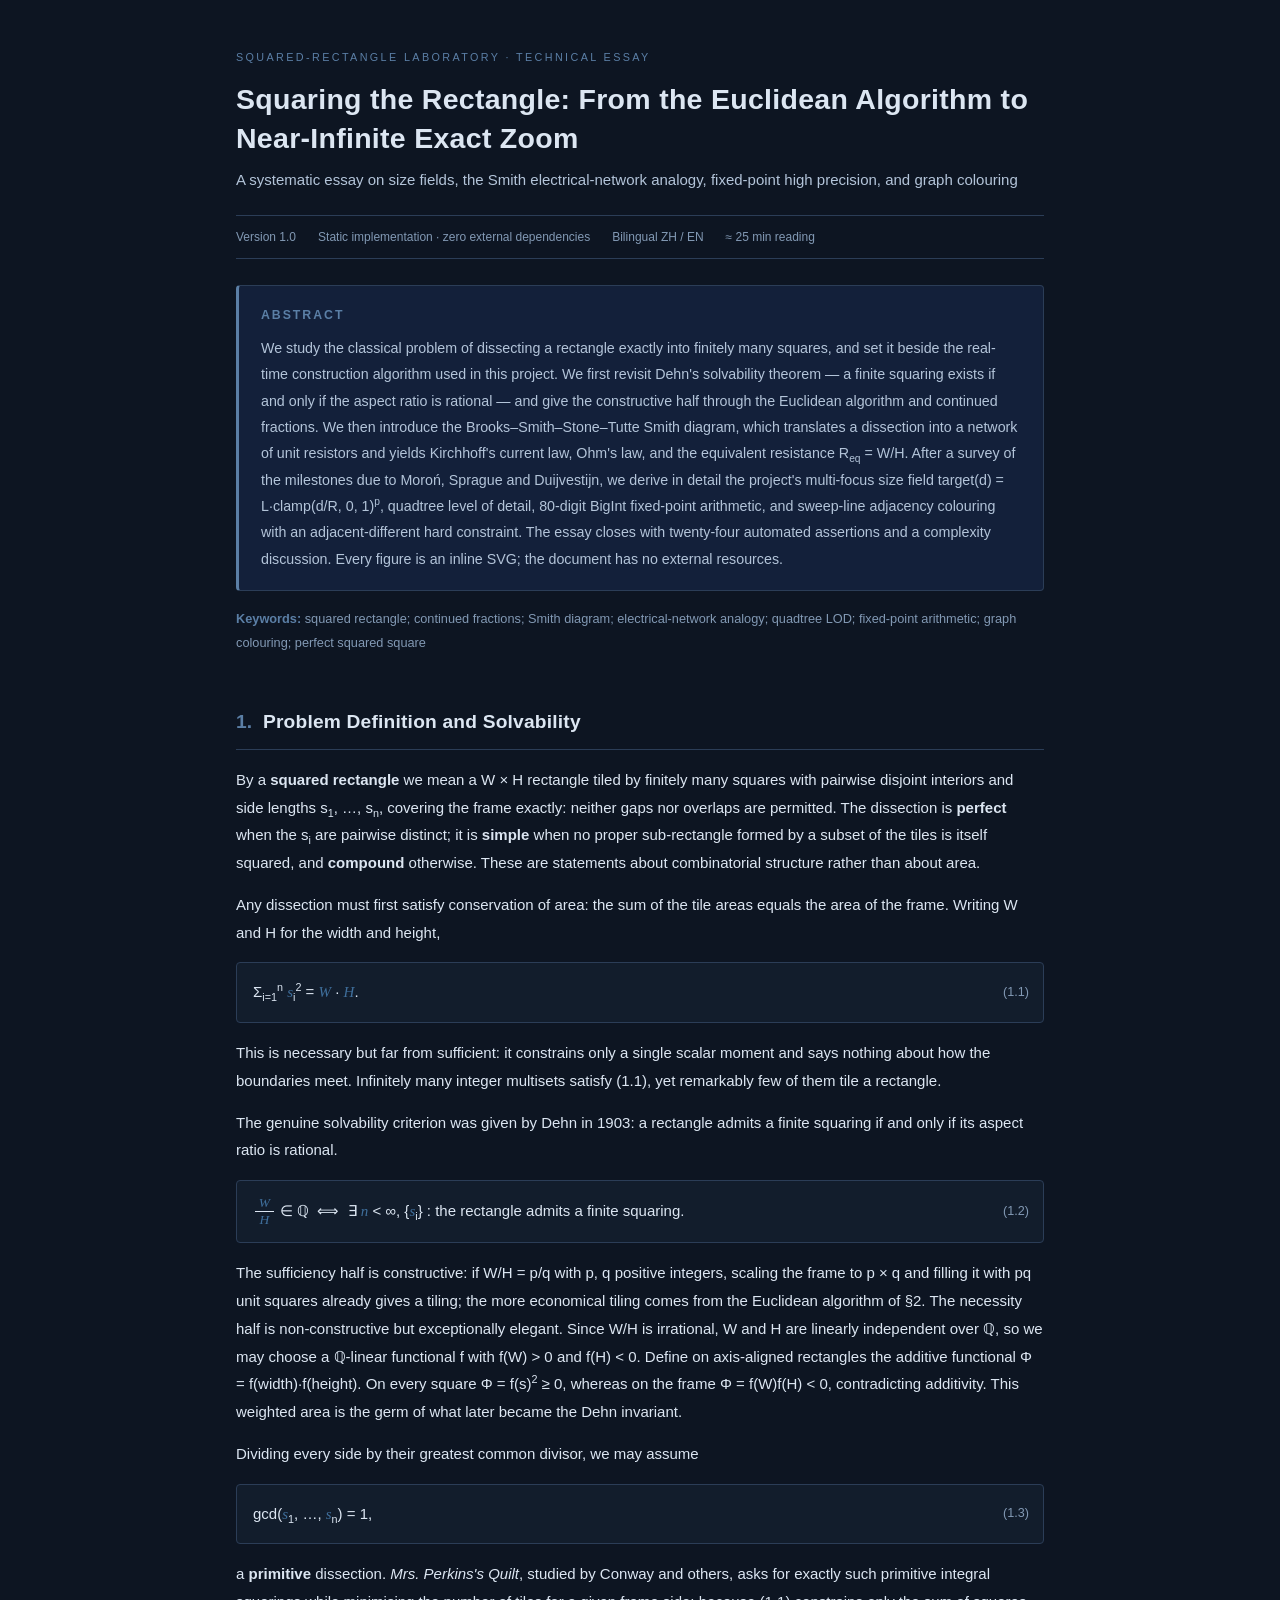
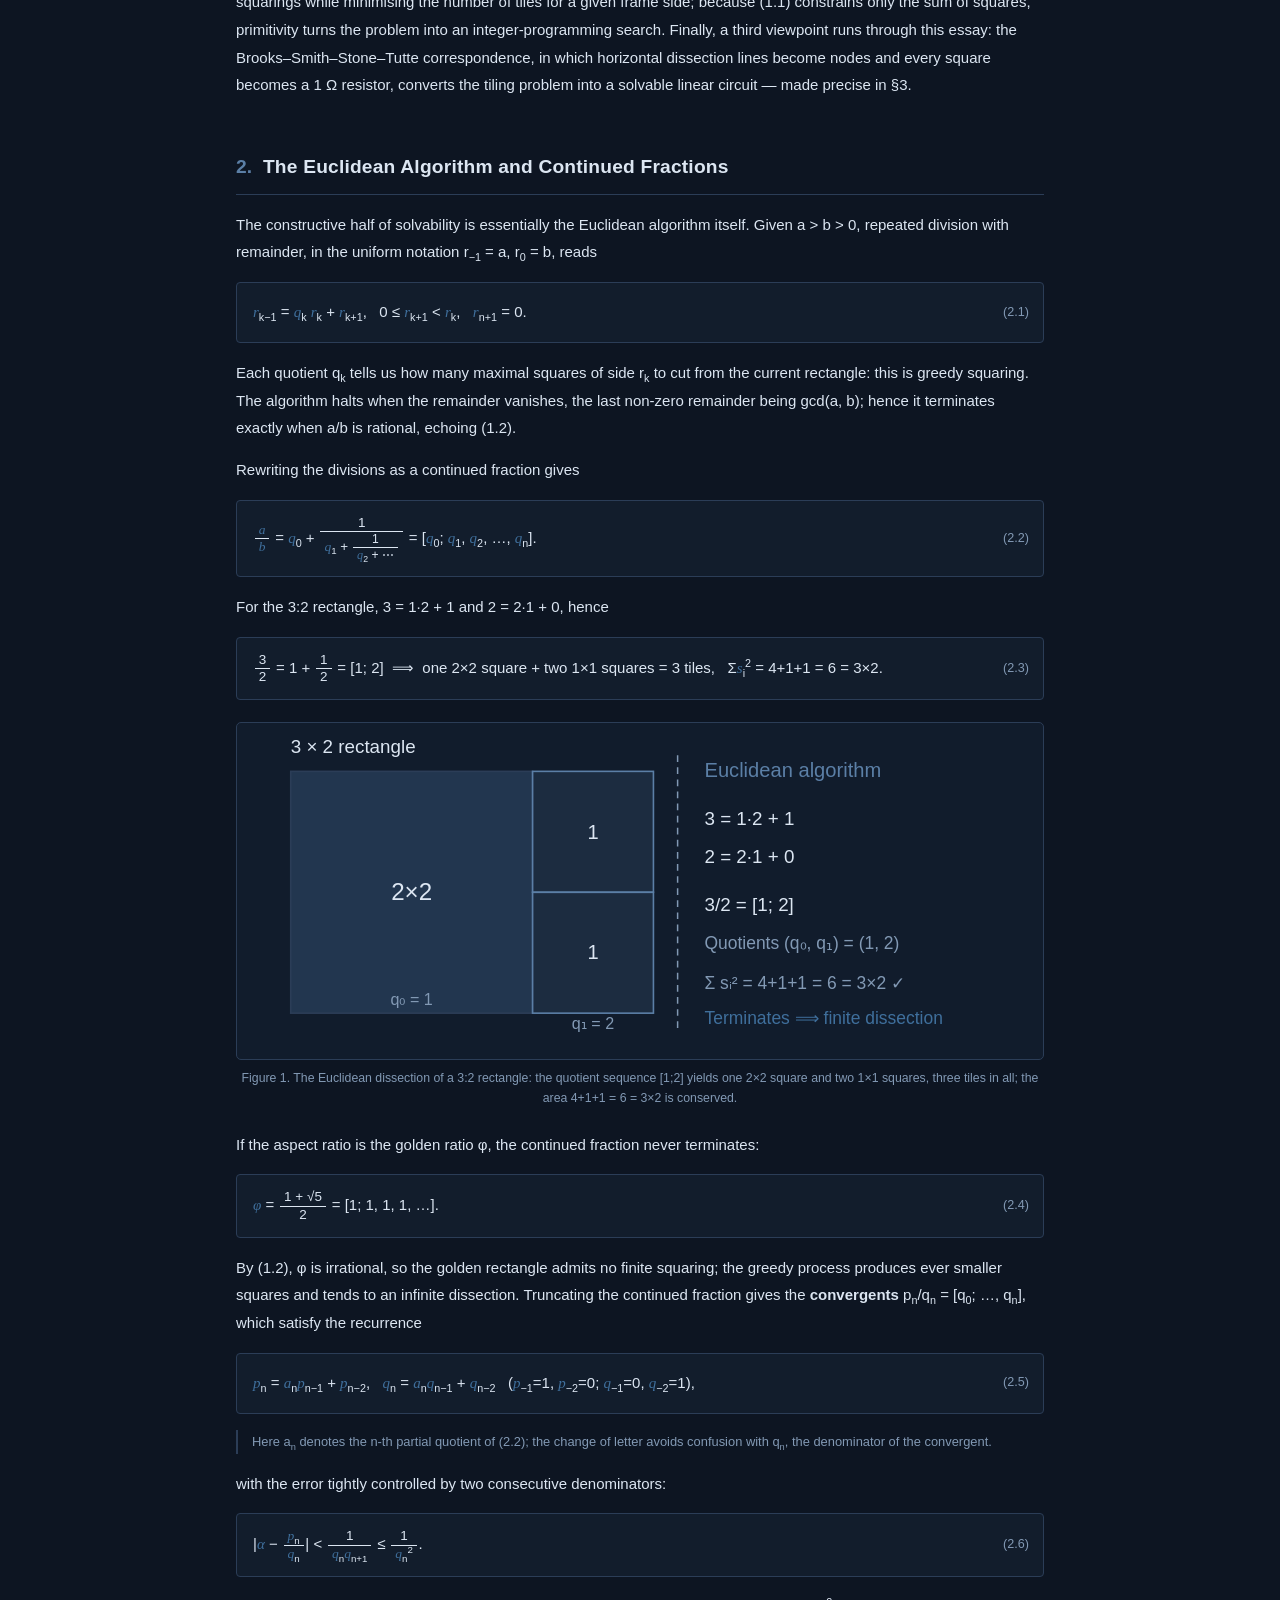
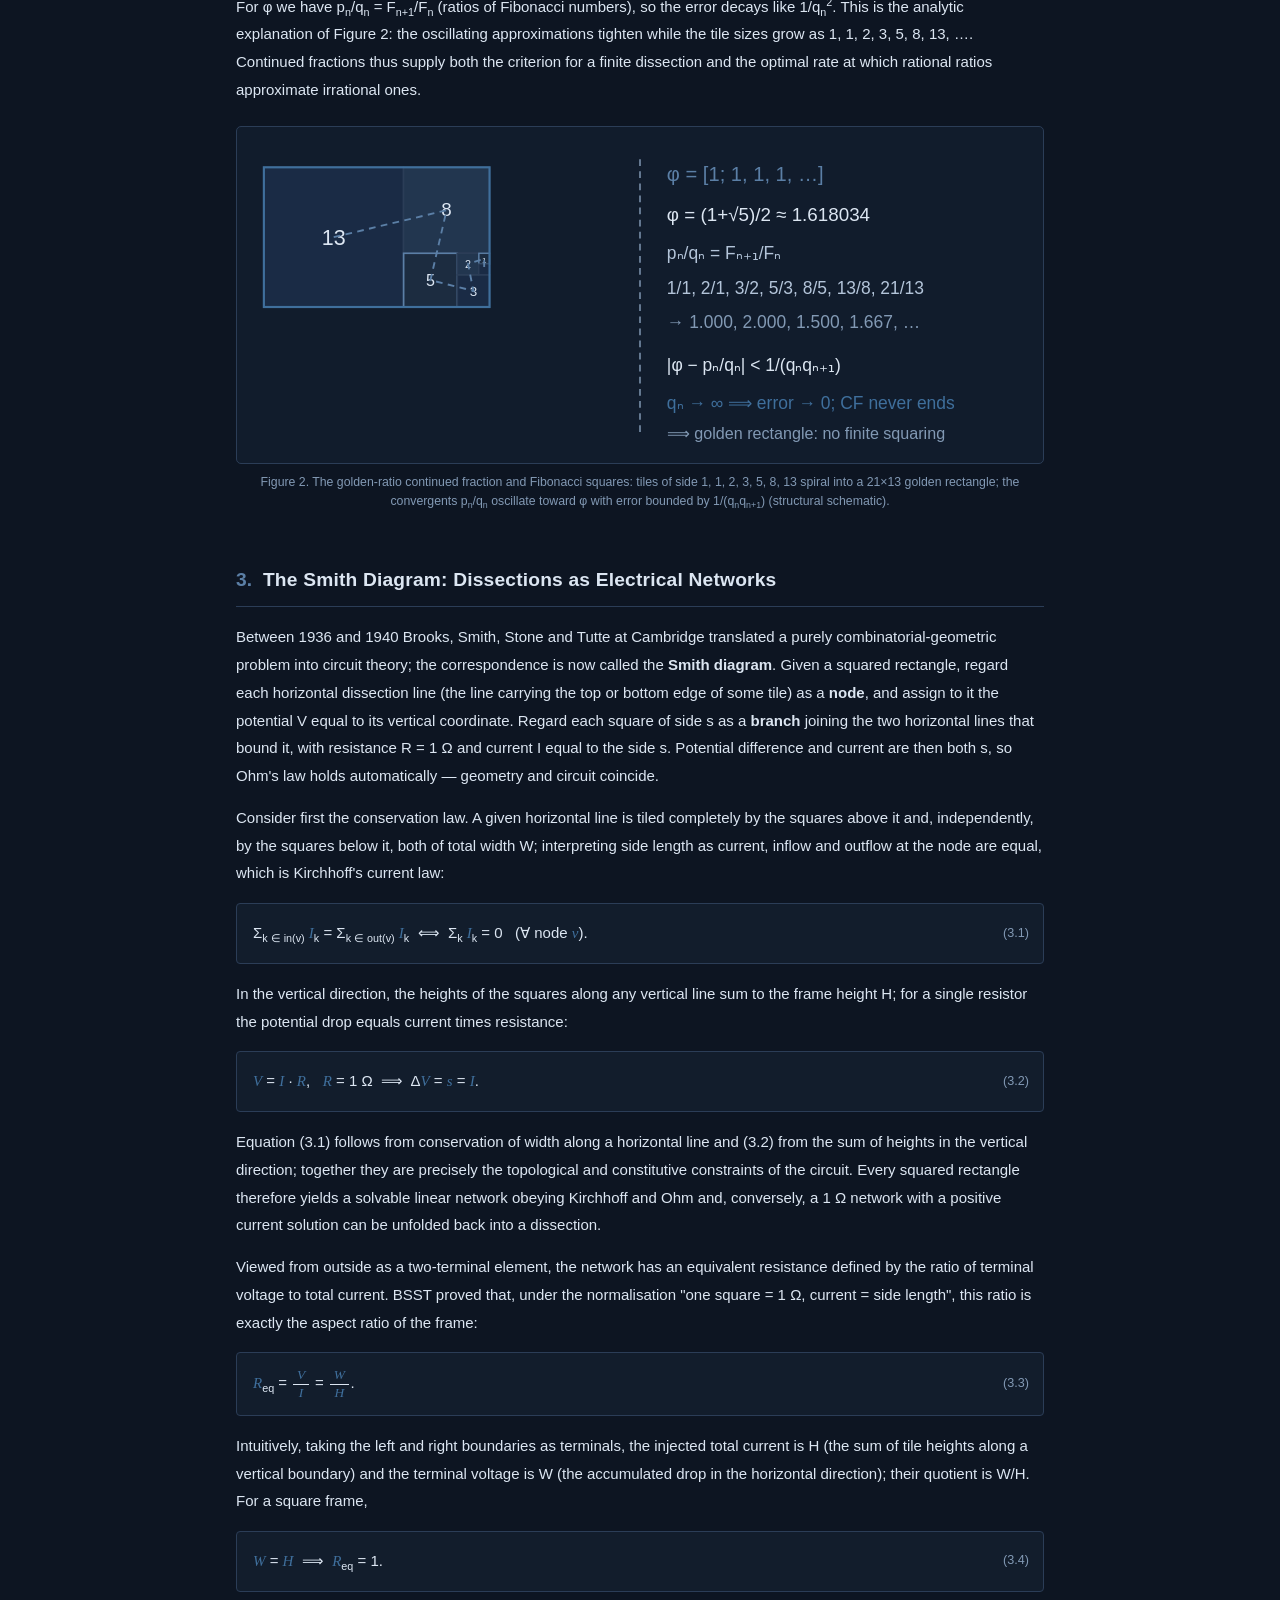
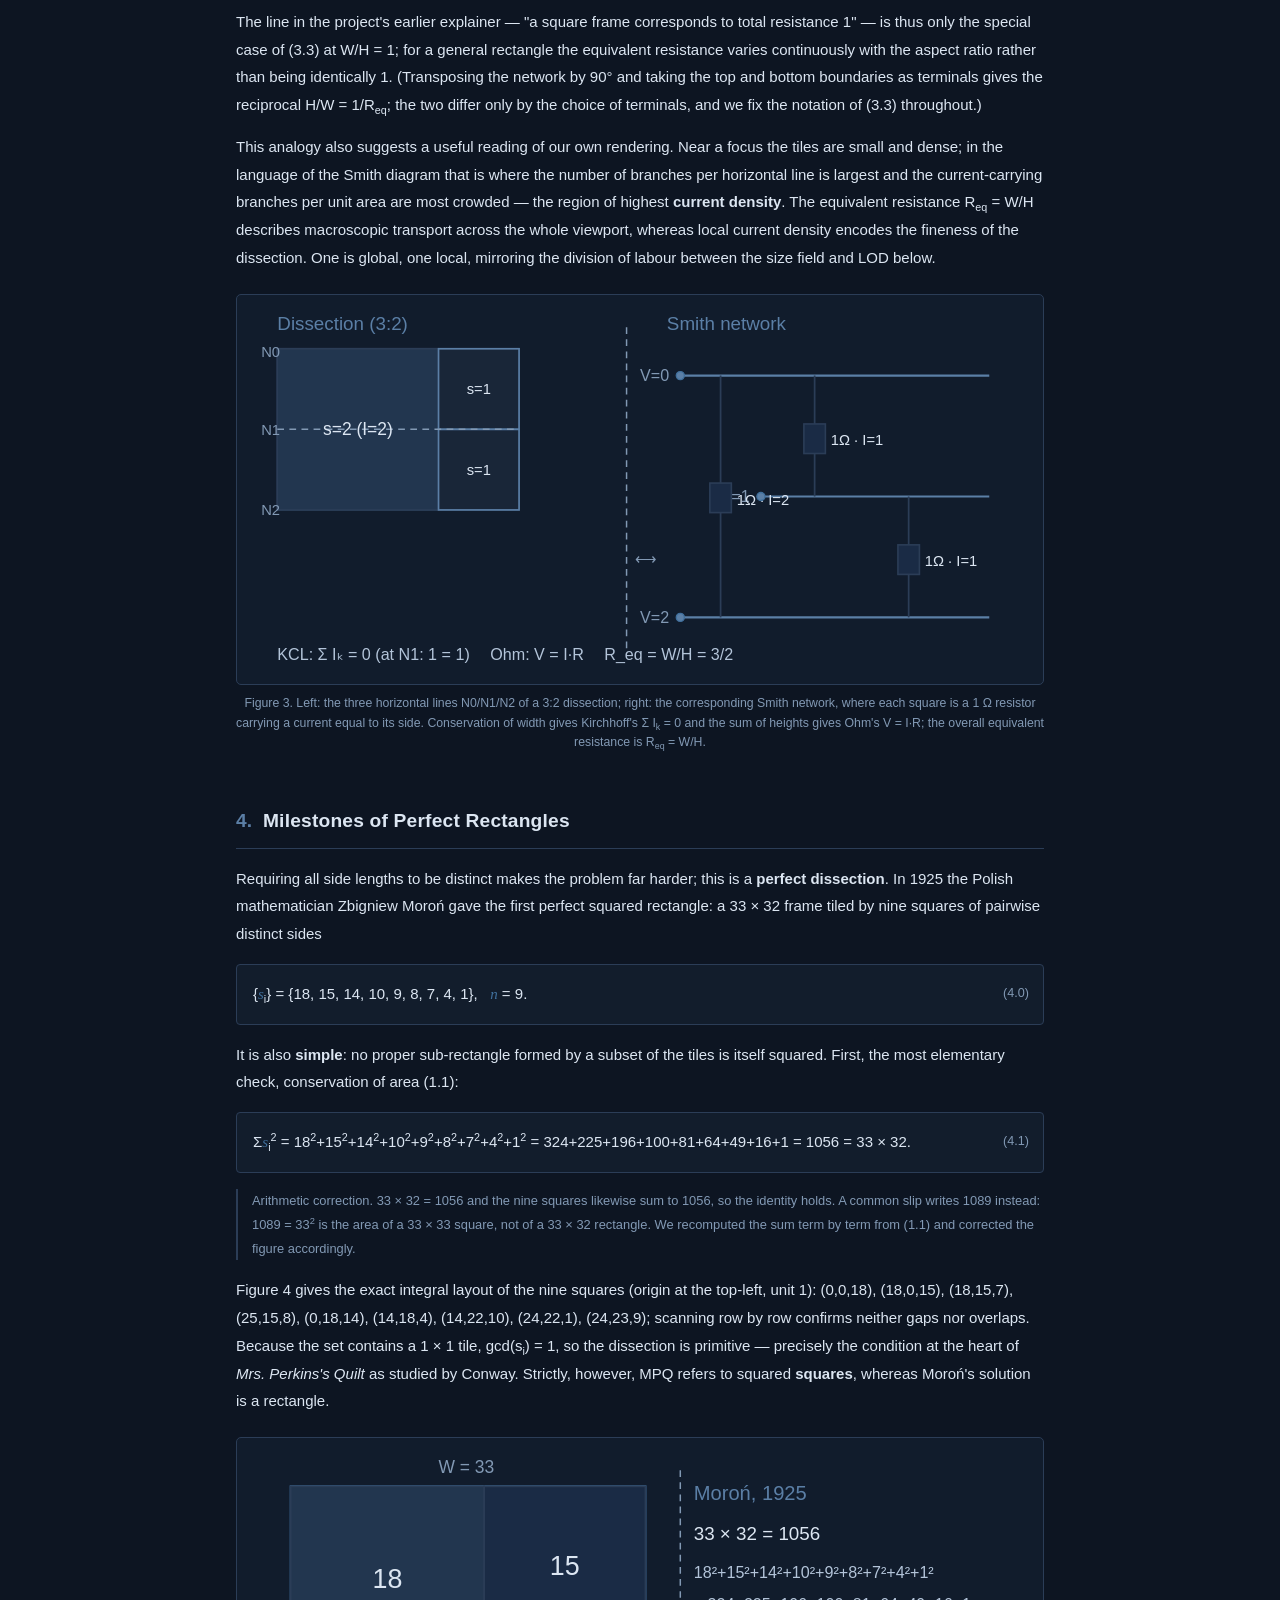
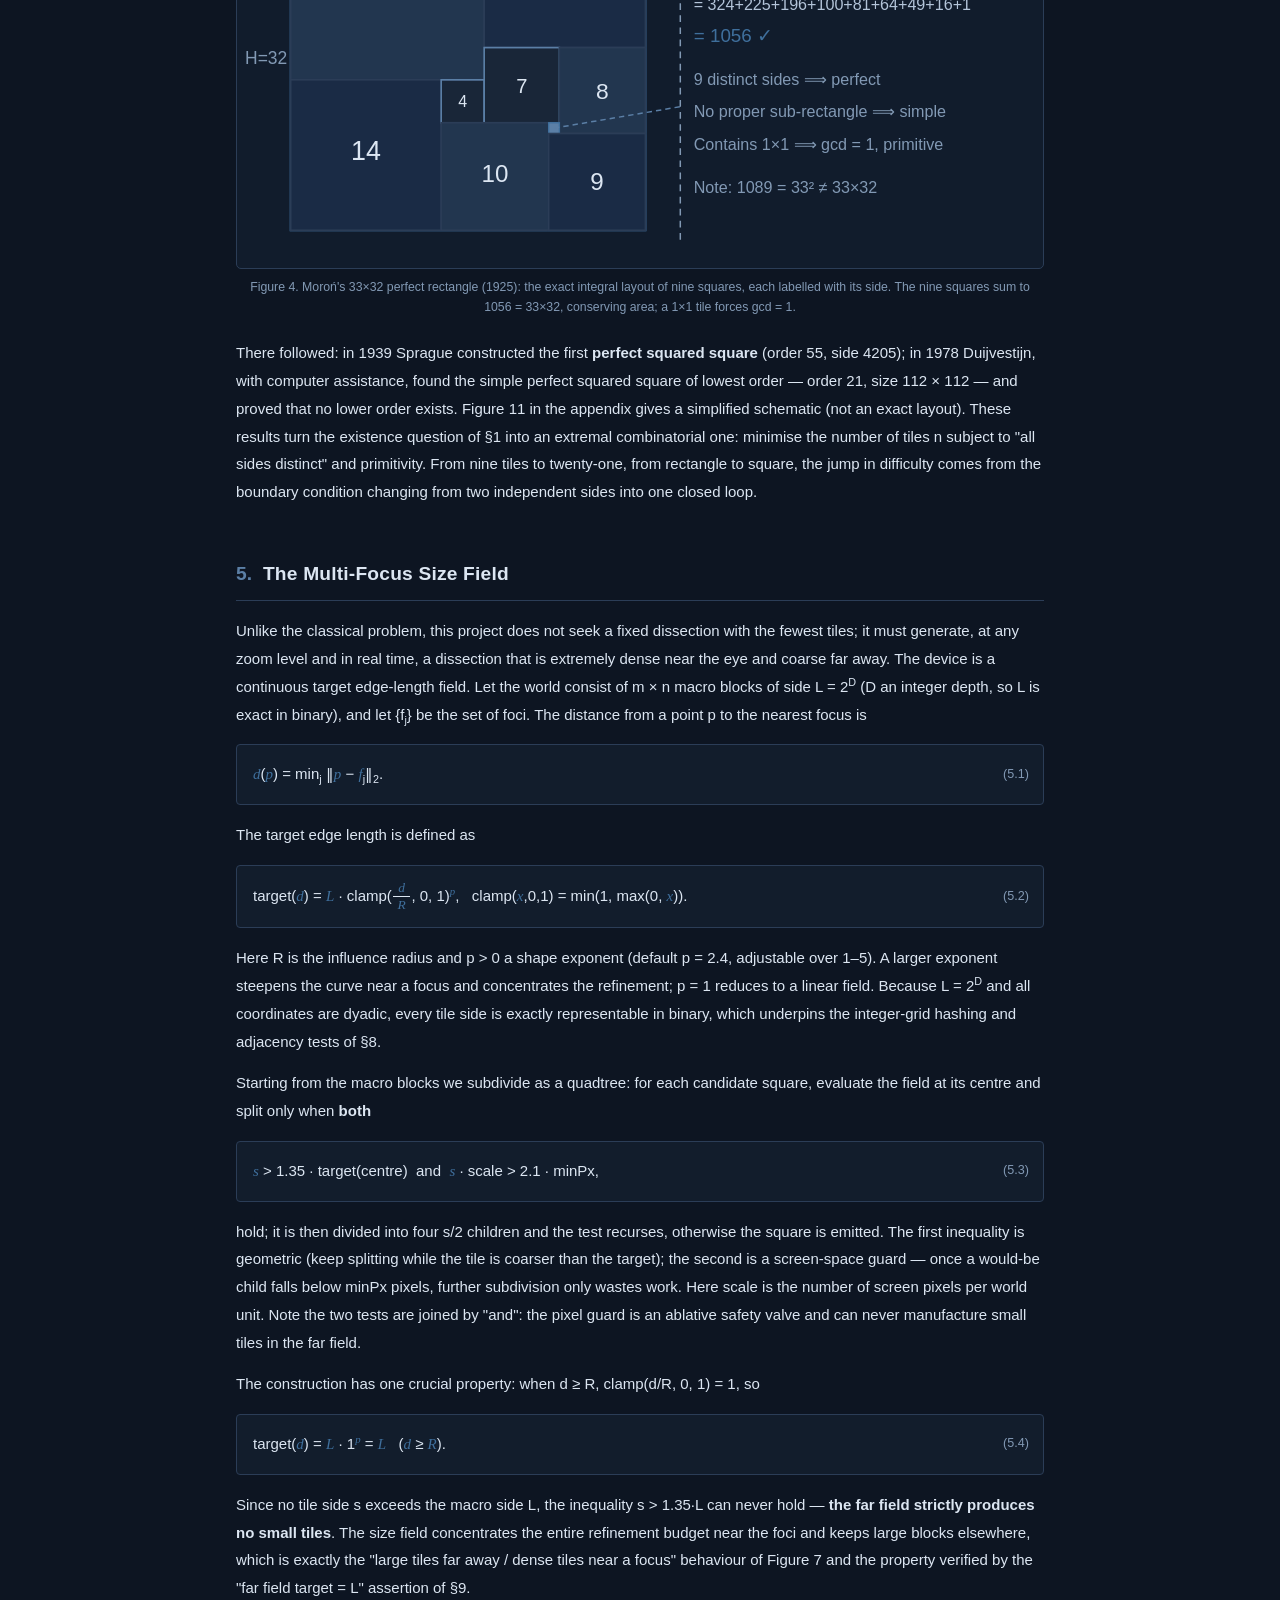
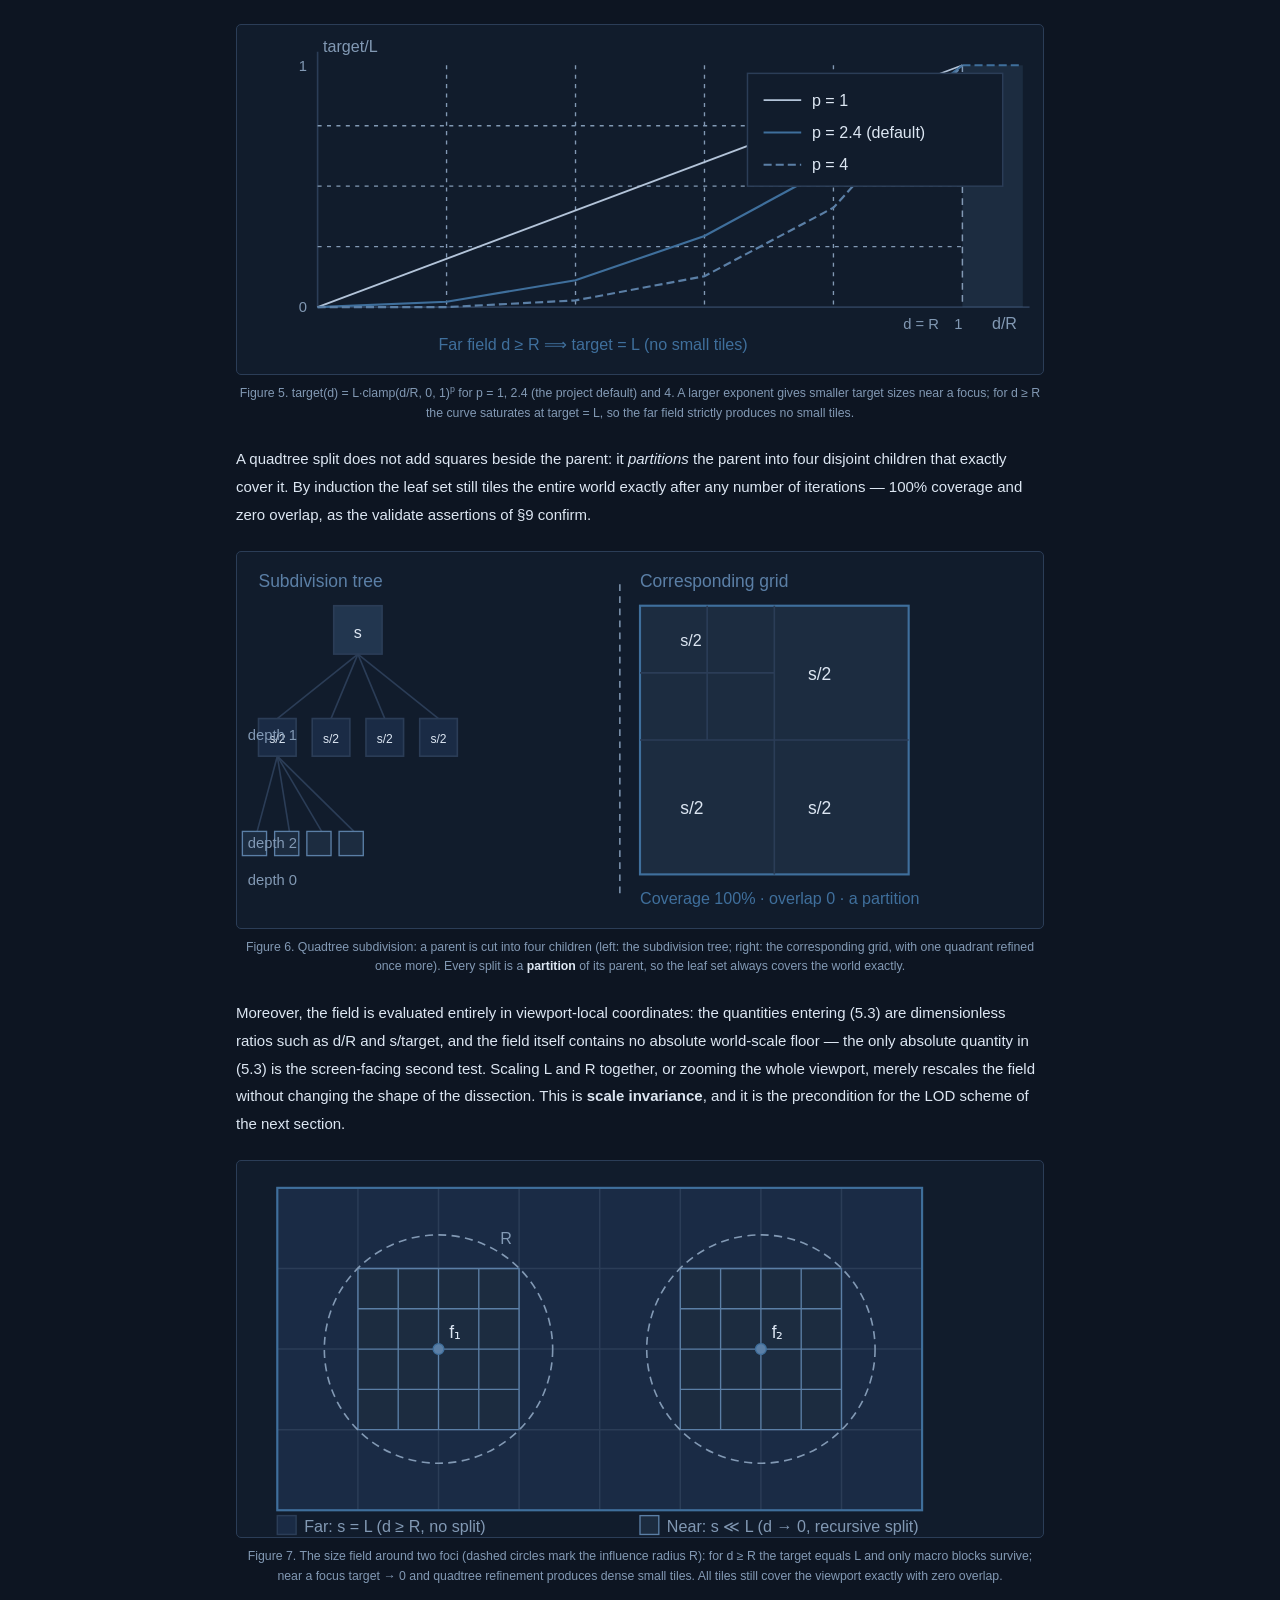
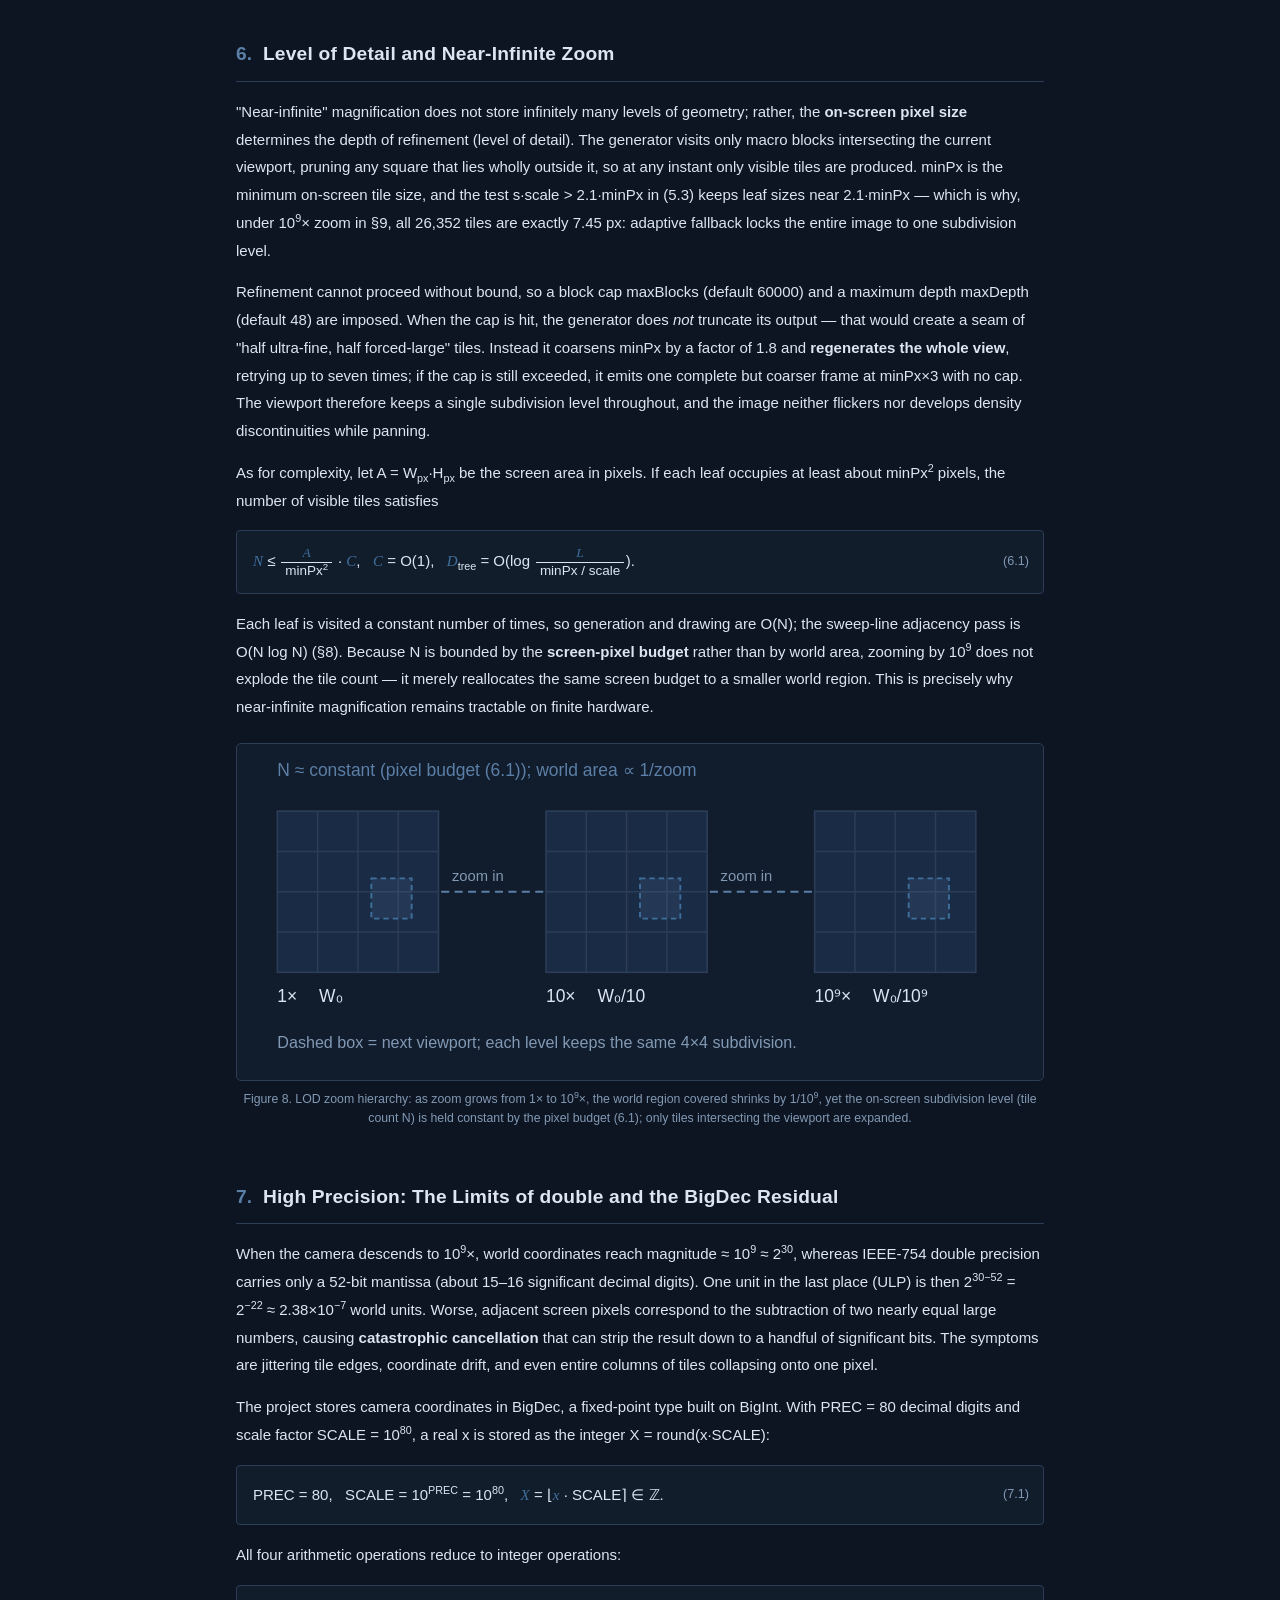
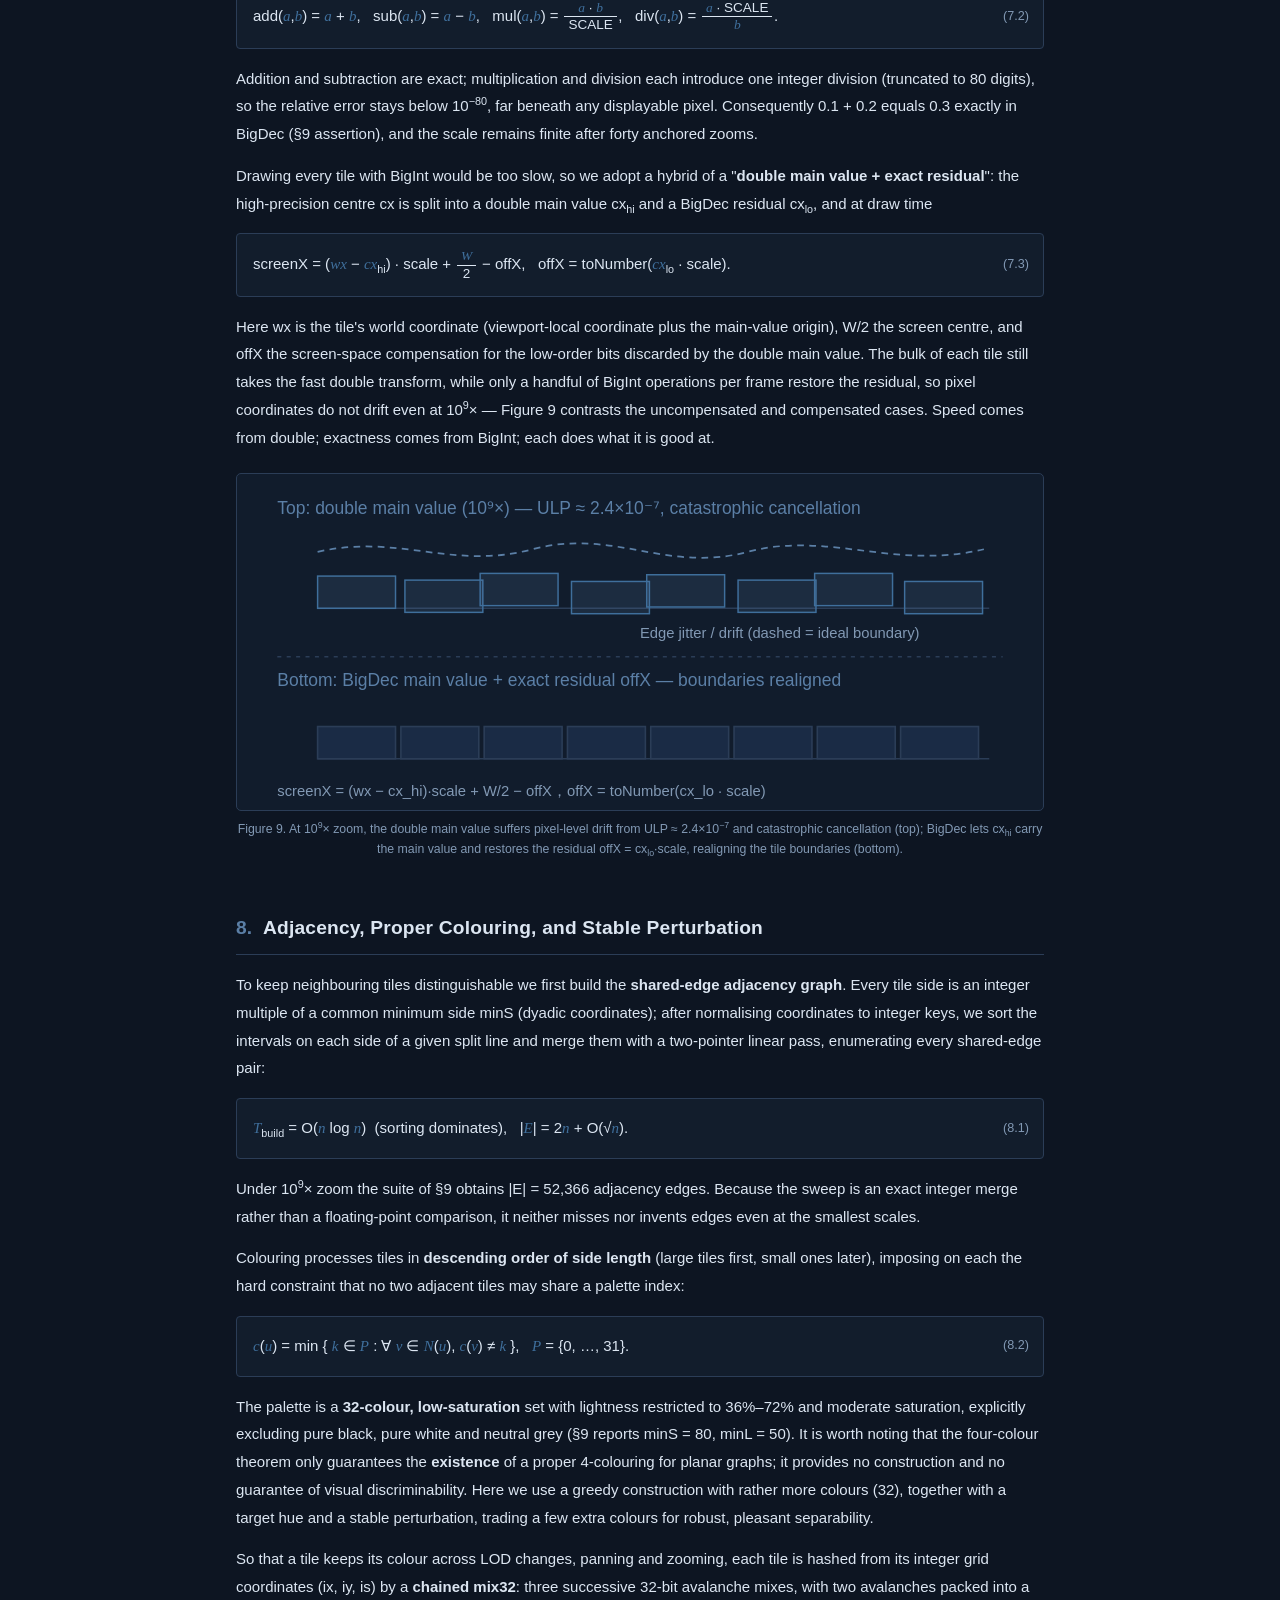
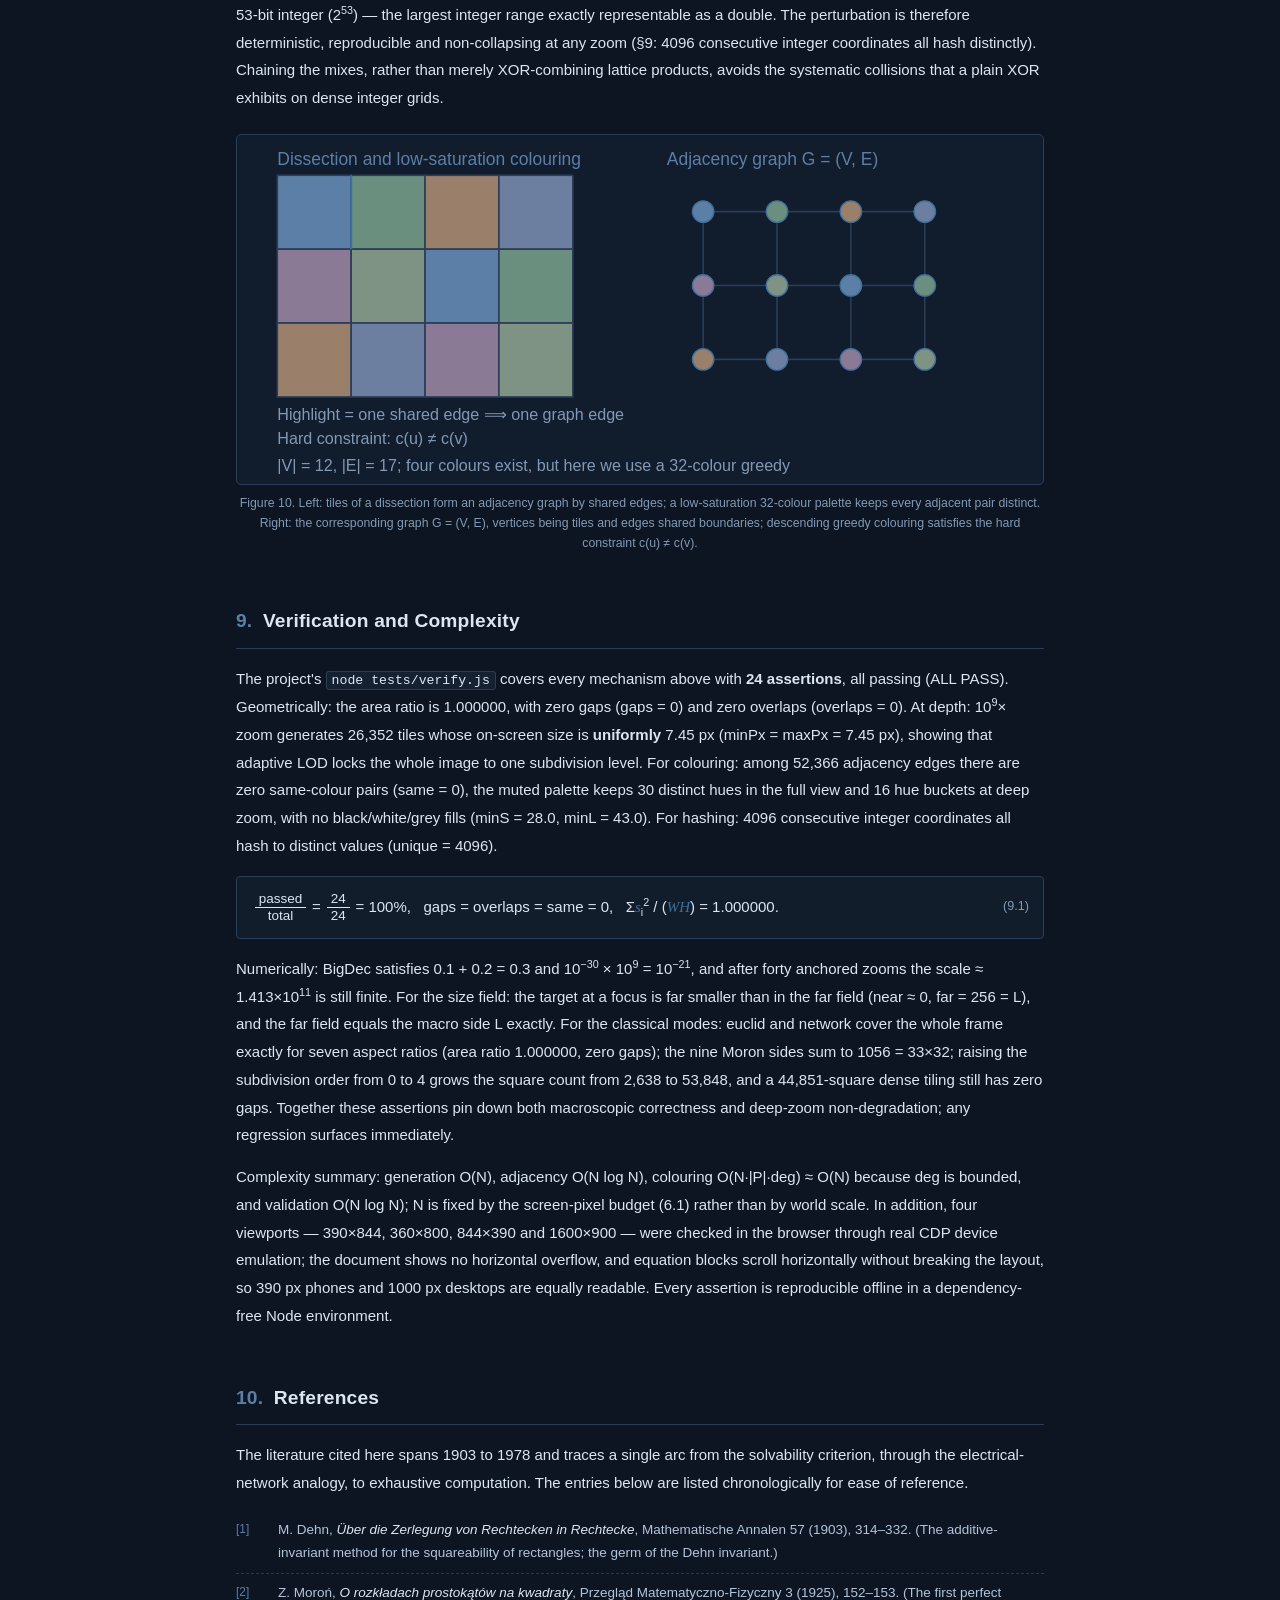
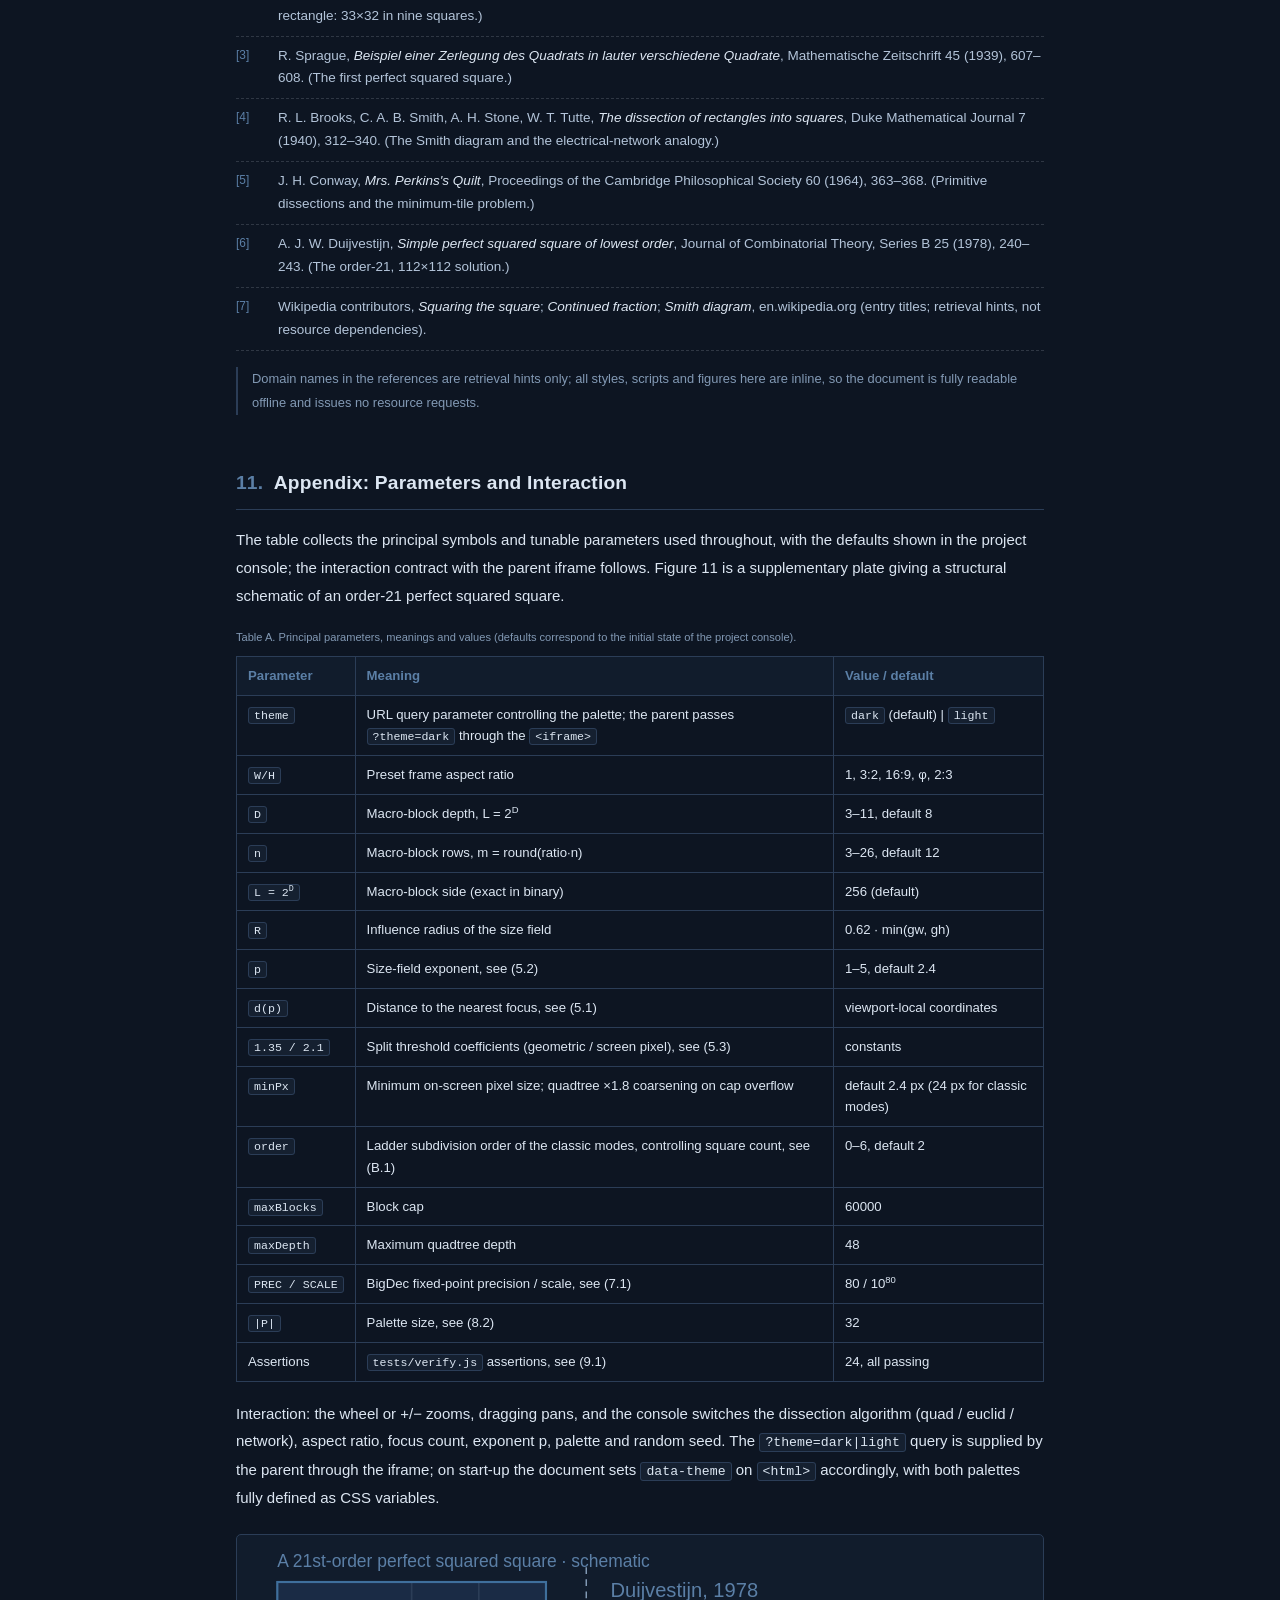
==== essay.en.html @ 85cdb2b3 "Make classic tilings cover the frame, refine visual design, expand essay Euclidean and Smith-network" ====
<!DOCTYPE html>
<html lang="en" data-theme="dark">
<head>
<meta charset="utf-8">
<meta name="viewport" content="width=device-width, initial-scale=1">
<title>Squaring the Rectangle: From the Euclidean Algorithm to Near-Infinite Exact Zoom</title>
<script>
/* Theme boot: the parent embeds this file as essay.en.html?theme=dark|light. */
(function () {
  var q = new URLSearchParams(window.location.search).get('theme');
  document.documentElement.setAttribute('data-theme', q === 'light' ? 'light' : 'dark');
})();
</script>
<style>
*{box-sizing:border-box}
html{-webkit-text-size-adjust:100%}
:root,[data-theme="dark"]{
  --bg:#0d1522; --bg-soft:#111c2c; --panel:#13203a; --frame:#0b1220;
  --ink:#dce6f2; --ink-soft:#b3c4d9; --muted:#8299b4; --line:#2b3d57;
  --accent:#5b7fa6; --accent-2:#3f6f9c; --accent-soft:rgba(91,127,166,.16);
  --fill:#1a2b45; --fill-2:#22364f;
  --eq-bg:rgba(91,127,166,.07); --code-bg:rgba(91,127,166,.10);
  --hair:rgba(220,230,242,.16);
  --c1:#5b7fa6; --c2:#6b8f7e; --c3:#9a7f6a; --c4:#6d7fa0; --c5:#8a7a96; --c6:#7f9384;
}
[data-theme="light"]{
  --bg:#f7f9fc; --bg-soft:#eef3f9; --panel:#ffffff; --frame:#ffffff;
  --ink:#1c2a40; --ink-soft:#3d4e67; --muted:#5d6f88; --line:#cbd6e4;
  --accent:#3f6f9c; --accent-2:#5b7fa6; --accent-soft:rgba(63,111,156,.12);
  --fill:#e4edf7; --fill-2:#d6e3f1;
  --eq-bg:rgba(63,111,156,.05); --code-bg:rgba(63,111,156,.08);
  --hair:rgba(28,42,64,.16);
  --c1:#3f6f9c; --c2:#5c8470; --c3:#a07f63; --c4:#5a6f96; --c5:#7d6b8c; --c6:#668574;
}
body{
  margin:0; background:var(--bg); color:var(--ink);
  font-family:"Segoe UI","Noto Sans CJK SC","PingFang SC","Microsoft YaHei",-apple-system,BlinkMacSystemFont,Roboto,Helvetica,Arial,sans-serif;
  font-size:15px; line-height:1.85;
}
.paper{max-width:860px;margin:0 auto;padding:48px 26px 80px}
a{color:var(--accent-2)}
strong{font-weight:650;color:var(--ink)}
p{margin:0 0 14px}
.eyebrow{font-size:.72em;letter-spacing:.22em;text-transform:uppercase;color:var(--accent);margin:0 0 12px}
h1{font-size:1.9em;line-height:1.36;font-weight:650;letter-spacing:.01em;margin:0 0 10px}
.subtitle{color:var(--ink-soft);font-size:1em;margin:0 0 22px;line-height:1.7}
.meta{font-size:.8em;color:var(--muted);border-top:1px solid var(--line);border-bottom:1px solid var(--line);padding:10px 0;margin:0 0 26px;display:flex;flex-wrap:wrap;gap:6px 22px}
.abstract{background:var(--panel);border:1px solid var(--line);border-left:3px solid var(--accent);border-radius:4px;padding:18px 22px;margin:0 0 16px}
.abstract h3{margin:0 0 8px;font-size:.82em;letter-spacing:.16em;text-transform:uppercase;font-weight:600;color:var(--accent)}
.abstract p{margin:0;color:var(--ink-soft);font-size:.95em}
.keywords{font-size:.85em;color:var(--muted);margin:0 0 4px}
.keywords b{color:var(--accent)}
section{margin:44px 0 0;padding-top:6px}
h2{font-size:1.28em;font-weight:650;margin:0 0 16px;padding-bottom:9px;border-bottom:1px solid var(--line);letter-spacing:.01em}
h2 .num{color:var(--accent);font-variant-numeric:tabular-nums;margin-right:.55em}
h3{font-size:1.02em;margin:26px 0 8px;font-weight:600}
.eq{
  position:relative;background:var(--eq-bg);border:1px solid var(--line);border-radius:4px;
  padding:14px 74px 14px 16px;margin:16px 0;line-height:2.05;overflow-x:auto;
}
.eqn{position:absolute;right:14px;top:50%;transform:translateY(-50%);color:var(--muted);font-size:.84em;font-variant-numeric:tabular-nums;white-space:nowrap}
.frac{display:inline-block;vertical-align:middle;text-align:center;font-size:.9em;line-height:1.2;margin:0 .12em}
.frac>i{display:block;font-style:normal;padding:0 .3em;border-bottom:1px solid var(--ink)}
.frac>b{display:block;font-weight:normal;padding:0 .3em}
var{font-style:italic;color:var(--accent-2);font-family:Georgia,"Times New Roman",serif}
sup,sub{font-size:.72em;line-height:0}
code{font-family:"SFMono-Regular",Consolas,"Liberation Mono",Menlo,monospace;font-size:.88em;background:var(--code-bg);color:var(--ink);padding:1px 5px;border-radius:3px;border:1px solid var(--line)}
figure{margin:22px 0;padding:0}
figure svg{display:block;width:100%;height:auto;background:var(--bg-soft);border:1px solid var(--line);border-radius:5px}
figcaption{font-size:.82em;color:var(--muted);text-align:center;margin:9px 0 0;line-height:1.6}
svg text{font-family:"Segoe UI","PingFang SC","Microsoft YaHei",Arial,sans-serif}
.note{font-size:.86em;color:var(--muted);border-left:2px solid var(--line);padding-left:14px;margin:16px 0}
.tag{display:inline-block;font-size:.74em;color:var(--accent);border:1px solid var(--line);border-radius:20px;padding:1px 9px;margin:0 4px 4px 0}
table{width:100%;border-collapse:collapse;margin:18px 0;font-size:.88em}
caption{caption-side:top;text-align:left;color:var(--muted);font-size:.84em;margin-bottom:8px}
th,td{border:1px solid var(--line);padding:8px 11px;text-align:left;vertical-align:top;line-height:1.65}
th{background:var(--bg-soft);color:var(--accent);font-weight:600;white-space:nowrap}
td code{white-space:nowrap}
ol.refs{list-style:none;counter-reset:r;padding:0;margin:0}
ol.refs li{position:relative;padding:8px 0 8px 42px;border-bottom:1px dashed var(--hair);font-size:.9em;color:var(--ink-soft);line-height:1.7}
ol.refs li::before{counter-increment:r;content:"[" counter(r) "]";position:absolute;left:0;top:8px;color:var(--accent);font-variant-numeric:tabular-nums;font-size:.88em}
.ref-j{font-style:italic;color:var(--ink)}
.foot{margin-top:44px;padding-top:16px;border-top:1px solid var(--line);font-size:.8em;color:var(--muted);text-align:center}
@media (max-width:600px){
  body{font-size:14px}
  .paper{padding:30px 16px 56px}
  h1{font-size:1.5em}
  h2{font-size:1.15em}
  .eq{padding:12px 58px 12px 12px;font-size:.97em}
  .eqn{right:9px;font-size:.78em}
  table{font-size:.8em}
  th,td{padding:6px 7px}
}
</style>
</head>
<body>
<article class="paper">

<header>
  <p class="eyebrow">Squared-Rectangle Laboratory · Technical Essay</p>
  <h1>Squaring the Rectangle: From the Euclidean Algorithm to Near-Infinite Exact Zoom</h1>
  <p class="subtitle">A systematic essay on size fields, the Smith electrical-network analogy, fixed-point high precision, and graph colouring</p>
  <div class="meta">
    <span>Version 1.0</span><span>Static implementation · zero external dependencies</span><span>Bilingual ZH / EN</span><span>≈ 25 min reading</span>
  </div>
  <div class="abstract">
    <h3>Abstract</h3>
    <p>We study the classical problem of dissecting a rectangle exactly into finitely many squares, and set it beside the real-time construction algorithm used in this project. We first revisit Dehn's solvability theorem — a finite squaring exists if and only if the aspect ratio is rational — and give the constructive half through the Euclidean algorithm and continued fractions. We then introduce the Brooks–Smith–Stone–Tutte Smith diagram, which translates a dissection into a network of unit resistors and yields Kirchhoff's current law, Ohm's law, and the equivalent resistance R<sub>eq</sub> = W/H. After a survey of the milestones due to Moroń, Sprague and Duijvestijn, we derive in detail the project's multi-focus size field target(d) = L·clamp(d/R, 0, 1)<sup>p</sup>, quadtree level of detail, 80-digit BigInt fixed-point arithmetic, and sweep-line adjacency colouring with an adjacent-different hard constraint. The essay closes with twenty-four automated assertions and a complexity discussion. Every figure is an inline SVG; the document has no external resources.</p>
  </div>
  <p class="keywords"><b>Keywords:</b> squared rectangle; continued fractions; Smith diagram; electrical-network analogy; quadtree LOD; fixed-point arithmetic; graph colouring; perfect squared square</p>
</header>

<!-- Section 1 -->
<section id="s1">
<h2><span class="num">1.</span>Problem Definition and Solvability</h2>
<p>By a <strong>squared rectangle</strong> we mean a W × H rectangle tiled by finitely many squares with pairwise disjoint interiors and side lengths s<sub>1</sub>, …, s<sub>n</sub>, covering the frame exactly: neither gaps nor overlaps are permitted. The dissection is <strong>perfect</strong> when the s<sub>i</sub> are pairwise distinct; it is <strong>simple</strong> when no proper sub-rectangle formed by a subset of the tiles is itself squared, and <strong>compound</strong> otherwise. These are statements about combinatorial structure rather than about area.</p>
<p>Any dissection must first satisfy conservation of area: the sum of the tile areas equals the area of the frame. Writing W and H for the width and height,</p>
<div class="eq"><span class="eqn">(1.1)</span>Σ<sub>i=1</sub><sup>n</sup> <var>s</var><sub>i</sub><sup>2</sup> = <var>W</var> · <var>H</var>.</div>
<p>This is necessary but far from sufficient: it constrains only a single scalar moment and says nothing about how the boundaries meet. Infinitely many integer multisets satisfy (1.1), yet remarkably few of them tile a rectangle.</p>
<p>The genuine solvability criterion was given by Dehn in 1903: a rectangle admits a finite squaring if and only if its aspect ratio is rational.</p>
<div class="eq"><span class="eqn">(1.2)</span><span class="frac"><i><var>W</var></i><b><var>H</var></b></span> ∈ ℚ &nbsp;⟺&nbsp; ∃ <var>n</var> &lt; ∞, {<var>s</var><sub>i</sub>} : the rectangle admits a finite squaring.</div>
<p>The sufficiency half is constructive: if W/H = p/q with p, q positive integers, scaling the frame to p × q and filling it with pq unit squares already gives a tiling; the more economical tiling comes from the Euclidean algorithm of §2. The necessity half is non-constructive but exceptionally elegant. Since W/H is irrational, W and H are linearly independent over ℚ, so we may choose a ℚ-linear functional f with f(W) &gt; 0 and f(H) &lt; 0. Define on axis-aligned rectangles the additive functional Φ = f(width)·f(height). On every square Φ = f(s)<sup>2</sup> ≥ 0, whereas on the frame Φ = f(W)f(H) &lt; 0, contradicting additivity. This weighted area is the germ of what later became the Dehn invariant.</p>
<p>Dividing every side by their greatest common divisor, we may assume</p>
<div class="eq"><span class="eqn">(1.3)</span>gcd(<var>s</var><sub>1</sub>, …, <var>s</var><sub>n</sub>) = 1,</div>
<p>a <strong>primitive</strong> dissection. <em>Mrs. Perkins's Quilt</em>, studied by Conway and others, asks for exactly such primitive integral squarings while minimising the number of tiles for a given frame side; because (1.1) constrains only the sum of squares, primitivity turns the problem into an integer-programming search. Finally, a third viewpoint runs through this essay: the Brooks–Smith–Stone–Tutte correspondence, in which horizontal dissection lines become nodes and every square becomes a 1 Ω resistor, converts the tiling problem into a solvable linear circuit — made precise in §3.</p>
</section>

<!-- Section 2 -->
<section id="s2">
<h2><span class="num">2.</span>The Euclidean Algorithm and Continued Fractions</h2>
<p>The constructive half of solvability is essentially the Euclidean algorithm itself. Given a &gt; b &gt; 0, repeated division with remainder, in the uniform notation r<sub>−1</sub> = a, r<sub>0</sub> = b, reads</p>
<div class="eq"><span class="eqn">(2.1)</span><var>r</var><sub>k−1</sub> = <var>q</var><sub>k</sub> <var>r</var><sub>k</sub> + <var>r</var><sub>k+1</sub>, &nbsp; 0 ≤ <var>r</var><sub>k+1</sub> &lt; <var>r</var><sub>k</sub>, &nbsp; <var>r</var><sub>n+1</sub> = 0.</div>
<p>Each quotient q<sub>k</sub> tells us how many maximal squares of side r<sub>k</sub> to cut from the current rectangle: this is greedy squaring. The algorithm halts when the remainder vanishes, the last non-zero remainder being gcd(a, b); hence it terminates exactly when a/b is rational, echoing (1.2).</p>
<p>Rewriting the divisions as a continued fraction gives</p>
<div class="eq"><span class="eqn">(2.2)</span><span class="frac"><i><var>a</var></i><b><var>b</var></b></span> = <var>q</var><sub>0</sub> + <span class="frac"><i>1</i><b><var>q</var><sub>1</sub> + <span class="frac"><i>1</i><b><var>q</var><sub>2</sub> + ⋯</b></span></b></span> = [<var>q</var><sub>0</sub>; <var>q</var><sub>1</sub>, <var>q</var><sub>2</sub>, …, <var>q</var><sub>n</sub>].</div>
<p>For the 3:2 rectangle, 3 = 1·2 + 1 and 2 = 2·1 + 0, hence</p>
<div class="eq"><span class="eqn">(2.3)</span><span class="frac"><i>3</i><b>2</b></span> = 1 + <span class="frac"><i>1</i><b>2</b></span> = [1; 2] &nbsp;⟹&nbsp; one 2×2 square + two 1×1 squares = 3 tiles, &nbsp; Σ<var>s</var><sub>i</sub><sup>2</sup> = 4+1+1 = 6 = 3×2.</div>
<figure>
<svg viewBox="0 0 600 250" style="width:100%;height:auto" role="img" aria-label="Euclidean dissection of a 3 by 2 rectangle">
  <text x="40" y="22" font-size="14" style="fill:var(--ink);stroke:none">3 × 2 rectangle</text>
  <rect x="40" y="36" width="180" height="180" style="fill:var(--fill-2);stroke:var(--line);stroke-width:1.2"/>
  <rect x="220" y="36" width="90" height="90" style="fill:var(--accent-soft);stroke:var(--accent);stroke-width:1.2"/>
  <rect x="220" y="126" width="90" height="90" style="fill:var(--accent-soft);stroke:var(--accent);stroke-width:1.2"/>
  <text x="130" y="132" font-size="18" text-anchor="middle" style="fill:var(--ink);stroke:none">2×2</text>
  <text x="265" y="86" font-size="15" text-anchor="middle" style="fill:var(--ink);stroke:none">1</text>
  <text x="265" y="176" font-size="15" text-anchor="middle" style="fill:var(--ink);stroke:none">1</text>
  <text x="130" y="210" font-size="12" text-anchor="middle" style="fill:var(--muted);stroke:none">q₀ = 1</text>
  <text x="265" y="228" font-size="12" text-anchor="middle" style="fill:var(--muted);stroke:none">q₁ = 2</text>
  <line x1="328" y1="24" x2="328" y2="228" style="fill:none;stroke:var(--muted);stroke-width:1.1;stroke-dasharray:5 4"/>
  <text x="348" y="40" font-size="15" style="fill:var(--accent);stroke:none">Euclidean algorithm</text>
  <text x="348" y="76" font-size="14" style="fill:var(--ink);stroke:none">3 = 1·2 + 1</text>
  <text x="348" y="104" font-size="14" style="fill:var(--ink);stroke:none">2 = 2·1 + 0</text>
  <text x="348" y="140" font-size="14" style="fill:var(--ink);stroke:none">3/2 = [1; 2]</text>
  <text x="348" y="168" font-size="13" style="fill:var(--muted);stroke:none">Quotients (q₀, q₁) = (1, 2)</text>
  <text x="348" y="198" font-size="13" style="fill:var(--muted);stroke:none">Σ sᵢ² = 4+1+1 = 6 = 3×2 ✓</text>
  <text x="348" y="224" font-size="13" style="fill:var(--accent-2);stroke:none">Terminates ⟹ finite dissection</text>
</svg>
<figcaption>Figure 1. The Euclidean dissection of a 3:2 rectangle: the quotient sequence [1;2] yields one 2×2 square and two 1×1 squares, three tiles in all; the area 4+1+1 = 6 = 3×2 is conserved.</figcaption>
</figure>
<p>If the aspect ratio is the golden ratio φ, the continued fraction never terminates:</p>
<div class="eq"><span class="eqn">(2.4)</span><var>φ</var> = <span class="frac"><i>1 + √5</i><b>2</b></span> = [1; 1, 1, 1, …].</div>
<p>By (1.2), φ is irrational, so the golden rectangle admits no finite squaring; the greedy process produces ever smaller squares and tends to an infinite dissection. Truncating the continued fraction gives the <strong>convergents</strong> p<sub>n</sub>/q<sub>n</sub> = [q<sub>0</sub>; …, q<sub>n</sub>], which satisfy the recurrence</p>
<div class="eq"><span class="eqn">(2.5)</span><var>p</var><sub>n</sub> = <var>a</var><sub>n</sub><var>p</var><sub>n−1</sub> + <var>p</var><sub>n−2</sub>, &nbsp; <var>q</var><sub>n</sub> = <var>a</var><sub>n</sub><var>q</var><sub>n−1</sub> + <var>q</var><sub>n−2</sub> &nbsp; (<var>p</var><sub>−1</sub>=1, <var>p</var><sub>−2</sub>=0; <var>q</var><sub>−1</sub>=0, <var>q</var><sub>−2</sub>=1),</div>
<p class="note">Here a<sub>n</sub> denotes the n-th partial quotient of (2.2); the change of letter avoids confusion with q<sub>n</sub>, the denominator of the convergent.</p>
<p>with the error tightly controlled by two consecutive denominators:</p>
<div class="eq"><span class="eqn">(2.6)</span>|<var>α</var> − <span class="frac"><i><var>p</var><sub>n</sub></i><b><var>q</var><sub>n</sub></b></span>| &lt; <span class="frac"><i>1</i><b><var>q</var><sub>n</sub><var>q</var><sub>n+1</sub></b></span> ≤ <span class="frac"><i>1</i><b><var>q</var><sub>n</sub><sup>2</sup></b></span>.</div>
<p>For φ we have p<sub>n</sub>/q<sub>n</sub> = F<sub>n+1</sub>/F<sub>n</sub> (ratios of Fibonacci numbers), so the error decays like 1/q<sub>n</sub><sup>2</sup>. This is the analytic explanation of Figure 2: the oscillating approximations tighten while the tile sizes grow as 1, 1, 2, 3, 5, 8, 13, …. Continued fractions thus supply both the criterion for a finite dissection and the optimal rate at which rational ratios approximate irrational ones.</p>
<figure>
<svg viewBox="0 0 600 250" style="width:100%;height:auto" role="img" aria-label="Golden-ratio continued fraction and Fibonacci squares">
  <rect x="20" y="30" width="104" height="104" style="fill:var(--fill);stroke:var(--line);stroke-width:1.2"/>
  <rect x="124" y="30" width="64" height="64" style="fill:var(--fill-2);stroke:var(--line);stroke-width:1.2"/>
  <rect x="124" y="94" width="40" height="40" style="fill:var(--accent-soft);stroke:var(--accent);stroke-width:1.2"/>
  <rect x="164" y="110" width="24" height="24" style="fill:var(--fill);stroke:var(--line);stroke-width:1.2"/>
  <rect x="164" y="94" width="16" height="16" style="fill:var(--fill-2);stroke:var(--line);stroke-width:1.2"/>
  <rect x="180" y="94" width="8" height="8" style="fill:var(--accent-soft);stroke:var(--accent);stroke-width:1"/>
  <rect x="180" y="102" width="8" height="8" style="fill:var(--fill);stroke:var(--line);stroke-width:1"/>
  <rect x="20" y="30" width="168" height="104" style="fill:none;stroke:var(--accent-2);stroke-width:1.6"/>
  <text x="72" y="88" font-size="16" text-anchor="middle" style="fill:var(--ink);stroke:none">13</text>
  <text x="156" y="66" font-size="14" text-anchor="middle" style="fill:var(--ink);stroke:none">8</text>
  <text x="144" y="118" font-size="12" text-anchor="middle" style="fill:var(--ink);stroke:none">5</text>
  <text x="176" y="126" font-size="10" text-anchor="middle" style="fill:var(--ink);stroke:none">3</text>
  <text x="172" y="105" font-size="8" text-anchor="middle" style="fill:var(--ink);stroke:none">2</text>
  <text x="184" y="101" font-size="6" text-anchor="middle" style="fill:var(--ink);stroke:none">1</text>
  <polyline points="72,82 156,62 144,114 176,122 172,102 184,98 184,106" style="fill:none;stroke:var(--accent);stroke-width:1.4;stroke-dasharray:5 4"/>
  <line x1="300" y1="24" x2="300" y2="228" style="fill:none;stroke:var(--muted);stroke-width:1.1;stroke-dasharray:5 4"/>
  <text x="320" y="40" font-size="15" style="fill:var(--accent);stroke:none">φ = [1; 1, 1, 1, …]</text>
  <text x="320" y="70" font-size="14" style="fill:var(--ink);stroke:none">φ = (1+√5)/2 ≈ 1.618034</text>
  <text x="320" y="98" font-size="13" style="fill:var(--ink-soft);stroke:none">pₙ/qₙ = Fₙ₊₁/Fₙ</text>
  <text x="320" y="124" font-size="13" style="fill:var(--ink-soft);stroke:none">1/1, 2/1, 3/2, 5/3, 8/5, 13/8, 21/13</text>
  <text x="320" y="150" font-size="13" style="fill:var(--muted);stroke:none">→ 1.000, 2.000, 1.500, 1.667, …</text>
  <text x="320" y="182" font-size="13" style="fill:var(--ink);stroke:none">|φ − pₙ/qₙ| &lt; 1/(qₙqₙ₊₁)</text>
  <text x="320" y="210" font-size="13" style="fill:var(--accent-2);stroke:none">qₙ → ∞ ⟹ error → 0; CF never ends</text>
  <text x="320" y="232" font-size="12" style="fill:var(--muted);stroke:none">⟹ golden rectangle: no finite squaring</text>
</svg>
<figcaption>Figure 2. The golden-ratio continued fraction and Fibonacci squares: tiles of side 1, 1, 2, 3, 5, 8, 13 spiral into a 21×13 golden rectangle; the convergents p<sub>n</sub>/q<sub>n</sub> oscillate toward φ with error bounded by 1/(q<sub>n</sub>q<sub>n+1</sub>) (structural schematic).</figcaption>
</figure>
</section>

<!-- Section 3 -->
<section id="s3">
<h2><span class="num">3.</span>The Smith Diagram: Dissections as Electrical Networks</h2>
<p>Between 1936 and 1940 Brooks, Smith, Stone and Tutte at Cambridge translated a purely combinatorial-geometric problem into circuit theory; the correspondence is now called the <strong>Smith diagram</strong>. Given a squared rectangle, regard each horizontal dissection line (the line carrying the top or bottom edge of some tile) as a <strong>node</strong>, and assign to it the potential V equal to its vertical coordinate. Regard each square of side s as a <strong>branch</strong> joining the two horizontal lines that bound it, with resistance R = 1 Ω and current I equal to the side s. Potential difference and current are then both s, so Ohm's law holds automatically — geometry and circuit coincide.</p>
<p>Consider first the conservation law. A given horizontal line is tiled completely by the squares above it and, independently, by the squares below it, both of total width W; interpreting side length as current, inflow and outflow at the node are equal, which is Kirchhoff's current law:</p>
<div class="eq"><span class="eqn">(3.1)</span>Σ<sub>k ∈ in(v)</sub> <var>I</var><sub>k</sub> = Σ<sub>k ∈ out(v)</sub> <var>I</var><sub>k</sub> &nbsp;⟺&nbsp; Σ<sub>k</sub> <var>I</var><sub>k</sub> = 0 &nbsp; (∀ node <var>v</var>).</div>
<p>In the vertical direction, the heights of the squares along any vertical line sum to the frame height H; for a single resistor the potential drop equals current times resistance:</p>
<div class="eq"><span class="eqn">(3.2)</span><var>V</var> = <var>I</var> · <var>R</var>, &nbsp; <var>R</var> = 1 Ω &nbsp;⟹&nbsp; Δ<var>V</var> = <var>s</var> = <var>I</var>.</div>
<p>Equation (3.1) follows from conservation of width along a horizontal line and (3.2) from the sum of heights in the vertical direction; together they are precisely the topological and constitutive constraints of the circuit. Every squared rectangle therefore yields a solvable linear network obeying Kirchhoff and Ohm and, conversely, a 1 Ω network with a positive current solution can be unfolded back into a dissection.</p>
<p>Viewed from outside as a two-terminal element, the network has an equivalent resistance defined by the ratio of terminal voltage to total current. BSST proved that, under the normalisation "one square = 1 Ω, current = side length", this ratio is exactly the aspect ratio of the frame:</p>
<div class="eq"><span class="eqn">(3.3)</span><var>R</var><sub>eq</sub> = <span class="frac"><i><var>V</var></i><b><var>I</var></b></span> = <span class="frac"><i><var>W</var></i><b><var>H</var></b></span>.</div>
<p>Intuitively, taking the left and right boundaries as terminals, the injected total current is H (the sum of tile heights along a vertical boundary) and the terminal voltage is W (the accumulated drop in the horizontal direction); their quotient is W/H. For a square frame,</p>
<div class="eq"><span class="eqn">(3.4)</span><var>W</var> = <var>H</var> &nbsp;⟹&nbsp; <var>R</var><sub>eq</sub> = 1.</div>
<p>The line in the project's earlier explainer — "a square frame corresponds to total resistance 1" — is thus only the special case of (3.3) at W/H = 1; for a general rectangle the equivalent resistance varies continuously with the aspect ratio rather than being identically 1. (Transposing the network by 90° and taking the top and bottom boundaries as terminals gives the reciprocal H/W = 1/R<sub>eq</sub>; the two differ only by the choice of terminals, and we fix the notation of (3.3) throughout.)</p>
<p>This analogy also suggests a useful reading of our own rendering. Near a focus the tiles are small and dense; in the language of the Smith diagram that is where the number of branches per horizontal line is largest and the current-carrying branches per unit area are most crowded — the region of highest <strong>current density</strong>. The equivalent resistance R<sub>eq</sub> = W/H describes macroscopic transport across the whole viewport, whereas local current density encodes the fineness of the dissection. One is global, one local, mirroring the division of labour between the size field and LOD below.</p>
<figure>
<svg viewBox="0 0 600 290" style="width:100%;height:auto" role="img" aria-label="Smith diagram: dissection beside its resistor network">
  <text x="30" y="26" font-size="14" style="fill:var(--accent);stroke:none">Dissection (3:2)</text>
  <text x="320" y="26" font-size="14" style="fill:var(--accent);stroke:none">Smith network</text>
  <rect x="30" y="40" width="180" height="120" style="fill:var(--bg);stroke:var(--line);stroke-width:1.2"/>
  <rect x="30" y="40" width="120" height="120" style="fill:var(--fill-2);stroke:var(--line);stroke-width:1.2"/>
  <rect x="150" y="40" width="60" height="60" style="fill:var(--accent-soft);stroke:var(--accent);stroke-width:1.2"/>
  <rect x="150" y="100" width="60" height="60" style="fill:var(--accent-soft);stroke:var(--accent);stroke-width:1.2"/>
  <line x1="30" y1="100" x2="210" y2="100" style="fill:none;stroke:var(--muted);stroke-width:1.1;stroke-dasharray:5 4"/>
  <text x="90" y="104" font-size="13" text-anchor="middle" style="fill:var(--ink);stroke:none">s=2 (I=2)</text>
  <text x="180" y="74" font-size="11" text-anchor="middle" style="fill:var(--ink);stroke:none">s=1</text>
  <text x="180" y="134" font-size="11" text-anchor="middle" style="fill:var(--ink);stroke:none">s=1</text>
  <text x="18" y="46" font-size="11" style="fill:var(--muted);stroke:none">N0</text>
  <text x="18" y="104" font-size="11" style="fill:var(--muted);stroke:none">N1</text>
  <text x="18" y="164" font-size="11" style="fill:var(--muted);stroke:none">N2</text>
  <line x1="290" y1="24" x2="290" y2="266" style="fill:none;stroke:var(--muted);stroke-width:1.1;stroke-dasharray:5 4"/>
  <text x="296" y="200" font-size="11" style="fill:var(--muted);stroke:none">⟷</text>
  <line x1="330" y1="60" x2="560" y2="60" style="fill:none;stroke:var(--accent);stroke-width:1.6"/>
  <line x1="390" y1="150" x2="560" y2="150" style="fill:none;stroke:var(--accent);stroke-width:1.6"/>
  <line x1="330" y1="240" x2="560" y2="240" style="fill:none;stroke:var(--accent);stroke-width:1.6"/>
  <text x="300" y="64" font-size="12" style="fill:var(--muted);stroke:none">V=0</text>
  <text x="360" y="154" font-size="12" style="fill:var(--muted);stroke:none">V=1</text>
  <text x="300" y="244" font-size="12" style="fill:var(--muted);stroke:none">V=2</text>
  <line x1="360" y1="60" x2="360" y2="240" style="fill:none;stroke:var(--line);stroke-width:1.3"/>
  <rect x="352" y="140" width="16" height="22" style="fill:var(--fill);stroke:var(--line);stroke-width:1.2"/>
  <text x="372" y="156" font-size="11" style="fill:var(--ink);stroke:none">1Ω · I=2</text>
  <line x1="430" y1="60" x2="430" y2="150" style="fill:none;stroke:var(--line);stroke-width:1.3"/>
  <rect x="422" y="96" width="16" height="22" style="fill:var(--fill);stroke:var(--line);stroke-width:1.2"/>
  <text x="442" y="112" font-size="11" style="fill:var(--ink);stroke:none">1Ω · I=1</text>
  <line x1="500" y1="150" x2="500" y2="240" style="fill:none;stroke:var(--line);stroke-width:1.3"/>
  <rect x="492" y="186" width="16" height="22" style="fill:var(--fill);stroke:var(--line);stroke-width:1.2"/>
  <text x="512" y="202" font-size="11" style="fill:var(--ink);stroke:none">1Ω · I=1</text>
  <circle cx="330" cy="60" r="3" style="fill:var(--accent);stroke:var(--accent-2);stroke-width:1"/>
  <circle cx="330" cy="240" r="3" style="fill:var(--accent);stroke:var(--accent-2);stroke-width:1"/>
  <circle cx="390" cy="150" r="3" style="fill:var(--accent);stroke:var(--accent-2);stroke-width:1"/>
  <text x="30" y="272" font-size="12" style="fill:var(--ink-soft);stroke:none">KCL: Σ Iₖ = 0 (at N1: 1 = 1)　 Ohm: V = I·R　 R_eq = W/H = 3/2</text>
</svg>
<figcaption>Figure 3. Left: the three horizontal lines N0/N1/N2 of a 3:2 dissection; right: the corresponding Smith network, where each square is a 1 Ω resistor carrying a current equal to its side. Conservation of width gives Kirchhoff's Σ I<sub>k</sub> = 0 and the sum of heights gives Ohm's V = I·R; the overall equivalent resistance is R<sub>eq</sub> = W/H.</figcaption>
</figure>
</section>

<!-- Section 4 -->
<section id="s4">
<h2><span class="num">4.</span>Milestones of Perfect Rectangles</h2>
<p>Requiring all side lengths to be distinct makes the problem far harder; this is a <strong>perfect dissection</strong>. In 1925 the Polish mathematician Zbigniew Moroń gave the first perfect squared rectangle: a 33 × 32 frame tiled by nine squares of pairwise distinct sides</p>
<div class="eq"><span class="eqn">(4.0)</span>{<var>s</var><sub>i</sub>} = {18, 15, 14, 10, 9, 8, 7, 4, 1}, &nbsp; <var>n</var> = 9.</div>
<p>It is also <strong>simple</strong>: no proper sub-rectangle formed by a subset of the tiles is itself squared. First, the most elementary check, conservation of area (1.1):</p>
<div class="eq"><span class="eqn">(4.1)</span>Σ<var>s</var><sub>i</sub><sup>2</sup> = 18<sup>2</sup>+15<sup>2</sup>+14<sup>2</sup>+10<sup>2</sup>+9<sup>2</sup>+8<sup>2</sup>+7<sup>2</sup>+4<sup>2</sup>+1<sup>2</sup> = 324+225+196+100+81+64+49+16+1 = 1056 = 33 × 32.</div>
<p class="note">Arithmetic correction. 33 × 32 = 1056 and the nine squares likewise sum to 1056, so the identity holds. A common slip writes 1089 instead: 1089 = 33<sup>2</sup> is the area of a 33 × 33 square, not of a 33 × 32 rectangle. We recomputed the sum term by term from (1.1) and corrected the figure accordingly.</p>
<p>Figure 4 gives the exact integral layout of the nine squares (origin at the top-left, unit 1): (0,0,18), (18,0,15), (18,15,7), (25,15,8), (0,18,14), (14,18,4), (14,22,10), (24,22,1), (24,23,9); scanning row by row confirms neither gaps nor overlaps. Because the set contains a 1 × 1 tile, gcd(s<sub>i</sub>) = 1, so the dissection is primitive — precisely the condition at the heart of <em>Mrs. Perkins's Quilt</em> as studied by Conway. Strictly, however, MPQ refers to squared <strong>squares</strong>, whereas Moroń's solution is a rectangle.</p>
<figure>
<svg viewBox="0 0 600 320" style="width:100%;height:auto" role="img" aria-label="Moron 33 by 32 perfect rectangle with nine squares">
  <text x="150" y="26" font-size="13" style="fill:var(--muted);stroke:none">W = 33</text>
  <text x="6" y="168" font-size="13" style="fill:var(--muted);stroke:none">H=32</text>
  <rect x="40" y="36" width="264" height="256" style="fill:var(--bg);stroke:var(--accent-2);stroke-width:1.6"/>
  <rect x="40" y="36" width="144" height="144" style="fill:var(--fill-2);stroke:var(--line);stroke-width:1.2"/>
  <rect x="184" y="36" width="120" height="120" style="fill:var(--fill);stroke:var(--line);stroke-width:1.2"/>
  <rect x="184" y="156" width="56" height="56" style="fill:var(--accent-soft);stroke:var(--accent);stroke-width:1.2"/>
  <rect x="240" y="156" width="64" height="64" style="fill:var(--fill-2);stroke:var(--line);stroke-width:1.2"/>
  <rect x="40" y="180" width="112" height="112" style="fill:var(--fill);stroke:var(--line);stroke-width:1.2"/>
  <rect x="152" y="180" width="32" height="32" style="fill:var(--accent-soft);stroke:var(--accent);stroke-width:1.2"/>
  <rect x="152" y="212" width="80" height="80" style="fill:var(--fill-2);stroke:var(--line);stroke-width:1.2"/>
  <rect x="232" y="212" width="8" height="8" style="fill:var(--accent);stroke:var(--accent-2);stroke-width:1"/>
  <rect x="232" y="220" width="72" height="72" style="fill:var(--fill);stroke:var(--line);stroke-width:1.2"/>
  <text x="112" y="112" font-size="20" text-anchor="middle" style="fill:var(--ink);stroke:none">18</text>
  <text x="244" y="102" font-size="20" text-anchor="middle" style="fill:var(--ink);stroke:none">15</text>
  <text x="212" y="190" font-size="15" text-anchor="middle" style="fill:var(--ink);stroke:none">7</text>
  <text x="272" y="194" font-size="17" text-anchor="middle" style="fill:var(--ink);stroke:none">8</text>
  <text x="96" y="240" font-size="20" text-anchor="middle" style="fill:var(--ink);stroke:none">14</text>
  <text x="168" y="200" font-size="12" text-anchor="middle" style="fill:var(--ink);stroke:none">4</text>
  <text x="192" y="256" font-size="18" text-anchor="middle" style="fill:var(--ink);stroke:none">10</text>
  <text x="268" y="262" font-size="18" text-anchor="middle" style="fill:var(--ink);stroke:none">9</text>
  <line x1="236" y1="216" x2="330" y2="200" style="fill:none;stroke:var(--accent);stroke-width:1.1;stroke-dasharray:4 3"/>
  <line x1="330" y1="24" x2="330" y2="300" style="fill:none;stroke:var(--muted);stroke-width:1.1;stroke-dasharray:5 4"/>
  <text x="340" y="46" font-size="15" style="fill:var(--accent);stroke:none">Moroń, 1925</text>
  <text x="340" y="76" font-size="14" style="fill:var(--ink);stroke:none">33 × 32 = 1056</text>
  <text x="340" y="104" font-size="12" style="fill:var(--ink-soft);stroke:none">18²+15²+14²+10²+9²+8²+7²+4²+1²</text>
  <text x="340" y="128" font-size="12" style="fill:var(--ink-soft);stroke:none">= 324+225+196+100+81+64+49+16+1</text>
  <text x="340" y="152" font-size="14" style="fill:var(--accent-2);stroke:none">= 1056 ✓</text>
  <text x="340" y="184" font-size="12" style="fill:var(--muted);stroke:none">9 distinct sides ⟹ perfect</text>
  <text x="340" y="208" font-size="12" style="fill:var(--muted);stroke:none">No proper sub-rectangle ⟹ simple</text>
  <text x="340" y="232" font-size="12" style="fill:var(--muted);stroke:none">Contains 1×1 ⟹ gcd = 1, primitive</text>
  <text x="340" y="264" font-size="12" style="fill:var(--muted);stroke:none">Note: 1089 = 33² ≠ 33×32</text>
</svg>
<figcaption>Figure 4. Moroń's 33×32 perfect rectangle (1925): the exact integral layout of nine squares, each labelled with its side. The nine squares sum to 1056 = 33×32, conserving area; a 1×1 tile forces gcd = 1.</figcaption>
</figure>
<p>There followed: in 1939 Sprague constructed the first <strong>perfect squared square</strong> (order 55, side 4205); in 1978 Duijvestijn, with computer assistance, found the simple perfect squared square of lowest order — order 21, size 112 × 112 — and proved that no lower order exists. Figure 11 in the appendix gives a simplified schematic (not an exact layout). These results turn the existence question of §1 into an extremal combinatorial one: minimise the number of tiles n subject to "all sides distinct" and primitivity. From nine tiles to twenty-one, from rectangle to square, the jump in difficulty comes from the boundary condition changing from two independent sides into one closed loop.</p>
</section>

<!-- Section 5 -->
<section id="s5">
<h2><span class="num">5.</span>The Multi-Focus Size Field</h2>
<p>Unlike the classical problem, this project does not seek a fixed dissection with the fewest tiles; it must generate, at any zoom level and in real time, a dissection that is extremely dense near the eye and coarse far away. The device is a continuous target edge-length field. Let the world consist of m × n macro blocks of side L = 2<sup>D</sup> (D an integer depth, so L is exact in binary), and let {f<sub>j</sub>} be the set of foci. The distance from a point p to the nearest focus is</p>
<div class="eq"><span class="eqn">(5.1)</span><var>d</var>(<var>p</var>) = min<sub>j</sub> ‖<var>p</var> − <var>f</var><sub>j</sub>‖<sub>2</sub>.</div>
<p>The target edge length is defined as</p>
<div class="eq"><span class="eqn">(5.2)</span>target(<var>d</var>) = <var>L</var> · clamp(<span class="frac"><i><var>d</var></i><b><var>R</var></b></span>, 0, 1)<sup><var>p</var></sup>, &nbsp; clamp(<var>x</var>,0,1) = min(1, max(0, <var>x</var>)).</div>
<p>Here R is the influence radius and p &gt; 0 a shape exponent (default p = 2.4, adjustable over 1–5). A larger exponent steepens the curve near a focus and concentrates the refinement; p = 1 reduces to a linear field. Because L = 2<sup>D</sup> and all coordinates are dyadic, every tile side is exactly representable in binary, which underpins the integer-grid hashing and adjacency tests of §8.</p>
<p>Starting from the macro blocks we subdivide as a quadtree: for each candidate square, evaluate the field at its centre and split only when <strong>both</strong></p>
<div class="eq"><span class="eqn">(5.3)</span><var>s</var> &gt; 1.35 · target(centre) &nbsp;and&nbsp; <var>s</var> · scale &gt; 2.1 · minPx,</div>
<p>hold; it is then divided into four s/2 children and the test recurses, otherwise the square is emitted. The first inequality is geometric (keep splitting while the tile is coarser than the target); the second is a screen-space guard — once a would-be child falls below minPx pixels, further subdivision only wastes work. Here scale is the number of screen pixels per world unit. Note the two tests are joined by "and": the pixel guard is an ablative safety valve and can never manufacture small tiles in the far field.</p>
<p>The construction has one crucial property: when d ≥ R, clamp(d/R, 0, 1) = 1, so</p>
<div class="eq"><span class="eqn">(5.4)</span>target(<var>d</var>) = <var>L</var> · 1<sup><var>p</var></sup> = <var>L</var> &nbsp; (<var>d</var> ≥ <var>R</var>).</div>
<p>Since no tile side s exceeds the macro side L, the inequality s &gt; 1.35·L can never hold — <strong>the far field strictly produces no small tiles</strong>. The size field concentrates the entire refinement budget near the foci and keeps large blocks elsewhere, which is exactly the "large tiles far away / dense tiles near a focus" behaviour of Figure 7 and the property verified by the "far field target = L" assertion of §9.</p>
<figure>
<svg viewBox="0 0 600 260" style="width:100%;height:auto" role="img" aria-label="target(d) curves for three exponents">
  <line x1="60" y1="210" x2="590" y2="210" style="fill:none;stroke:var(--line);stroke-width:1.2"/>
  <line x1="60" y1="20" x2="60" y2="210" style="fill:none;stroke:var(--line);stroke-width:1.2"/>
  <line x1="156" y1="30" x2="156" y2="210" style="fill:none;stroke:var(--muted);stroke-width:1;stroke-dasharray:3 4"/>
  <line x1="252" y1="30" x2="252" y2="210" style="fill:none;stroke:var(--muted);stroke-width:1;stroke-dasharray:3 4"/>
  <line x1="348" y1="30" x2="348" y2="210" style="fill:none;stroke:var(--muted);stroke-width:1;stroke-dasharray:3 4"/>
  <line x1="444" y1="30" x2="444" y2="210" style="fill:none;stroke:var(--muted);stroke-width:1;stroke-dasharray:3 4"/>
  <line x1="60" y1="165" x2="540" y2="165" style="fill:none;stroke:var(--muted);stroke-width:1;stroke-dasharray:3 4"/>
  <line x1="60" y1="120" x2="540" y2="120" style="fill:none;stroke:var(--muted);stroke-width:1;stroke-dasharray:3 4"/>
  <line x1="60" y1="75" x2="540" y2="75" style="fill:none;stroke:var(--muted);stroke-width:1;stroke-dasharray:3 4"/>
  <rect x="540" y="30" width="45" height="180" style="fill:var(--accent-soft);stroke:none"/>
  <line x1="540" y1="30" x2="585" y2="30" style="fill:none;stroke:var(--accent-2);stroke-width:1.6;stroke-dasharray:6 3"/>
  <line x1="540" y1="30" x2="540" y2="210" style="fill:none;stroke:var(--muted);stroke-width:1.1;stroke-dasharray:5 4"/>
  <path d="M60,210 L540,30" style="fill:none;stroke:var(--ink-soft);stroke-width:1.3"/>
  <path d="M60,210 L156,206 L252,190 L348,157 L444,105 L540,30" style="fill:none;stroke:var(--accent-2);stroke-width:1.6"/>
  <path d="M60,210 L156,210 L252,205 L348,187 L444,136 L540,30" style="fill:none;stroke:var(--accent);stroke-width:1.6;stroke-dasharray:6 3"/>
  <rect x="380" y="36" width="190" height="84" style="fill:var(--bg-soft);stroke:var(--line);stroke-width:1.1"/>
  <line x1="392" y1="56" x2="420" y2="56" style="fill:none;stroke:var(--ink-soft);stroke-width:1.3"/>
  <text x="428" y="60" font-size="12" style="fill:var(--ink);stroke:none">p = 1</text>
  <line x1="392" y1="80" x2="420" y2="80" style="fill:none;stroke:var(--accent-2);stroke-width:1.6"/>
  <text x="428" y="84" font-size="12" style="fill:var(--ink);stroke:none">p = 2.4 (default)</text>
  <line x1="392" y1="104" x2="420" y2="104" style="fill:none;stroke:var(--accent);stroke-width:1.6;stroke-dasharray:6 3"/>
  <text x="428" y="108" font-size="12" style="fill:var(--ink);stroke:none">p = 4</text>
  <text x="64" y="20" font-size="12" style="fill:var(--muted);stroke:none">target/L</text>
  <text x="46" y="34" font-size="11" style="fill:var(--muted);stroke:none">1</text>
  <text x="46" y="214" font-size="11" style="fill:var(--muted);stroke:none">0</text>
  <text x="534" y="226" font-size="11" style="fill:var(--muted);stroke:none">1</text>
  <text x="562" y="226" font-size="12" style="fill:var(--muted);stroke:none">d/R</text>
  <text x="496" y="226" font-size="11" style="fill:var(--muted);stroke:none">d = R</text>
  <text x="150" y="242" font-size="12" style="fill:var(--accent-2);stroke:none">Far field d ≥ R ⟹ target = L (no small tiles)</text>
</svg>
<figcaption>Figure 5. target(d) = L·clamp(d/R, 0, 1)<sup>p</sup> for p = 1, 2.4 (the project default) and 4. A larger exponent gives smaller target sizes near a focus; for d ≥ R the curve saturates at target = L, so the far field strictly produces no small tiles.</figcaption>
</figure>
<p>A quadtree split does not add squares beside the parent: it <em>partitions</em> the parent into four disjoint children that exactly cover it. By induction the leaf set still tiles the entire world exactly after any number of iterations — 100% coverage and zero overlap, as the validate assertions of §9 confirm.</p>
<figure>
<svg viewBox="0 0 600 280" style="width:100%;height:auto" role="img" aria-label="Quadtree subdivision tree and corresponding grid">
  <text x="16" y="26" font-size="13" style="fill:var(--accent);stroke:none">Subdivision tree</text>
  <text x="300" y="26" font-size="13" style="fill:var(--accent);stroke:none">Corresponding grid</text>
  <rect x="72" y="40" width="36" height="36" style="fill:var(--fill-2);stroke:var(--line);stroke-width:1.2"/>
  <text x="90" y="64" font-size="12" text-anchor="middle" style="fill:var(--ink);stroke:none">s</text>
  <line x1="90" y1="76" x2="30" y2="124" style="fill:none;stroke:var(--line);stroke-width:1.2"/>
  <line x1="90" y1="76" x2="70" y2="124" style="fill:none;stroke:var(--line);stroke-width:1.2"/>
  <line x1="90" y1="76" x2="110" y2="124" style="fill:none;stroke:var(--line);stroke-width:1.2"/>
  <line x1="90" y1="76" x2="150" y2="124" style="fill:none;stroke:var(--line);stroke-width:1.2"/>
  <rect x="16" y="124" width="28" height="28" style="fill:var(--fill);stroke:var(--line);stroke-width:1.2"/>
  <rect x="56" y="124" width="28" height="28" style="fill:var(--fill);stroke:var(--line);stroke-width:1.2"/>
  <rect x="96" y="124" width="28" height="28" style="fill:var(--fill);stroke:var(--line);stroke-width:1.2"/>
  <rect x="136" y="124" width="28" height="28" style="fill:var(--fill);stroke:var(--line);stroke-width:1.2"/>
  <text x="30" y="142" font-size="9" text-anchor="middle" style="fill:var(--ink);stroke:none">s/2</text>
  <text x="70" y="142" font-size="9" text-anchor="middle" style="fill:var(--ink);stroke:none">s/2</text>
  <text x="110" y="142" font-size="9" text-anchor="middle" style="fill:var(--ink);stroke:none">s/2</text>
  <text x="150" y="142" font-size="9" text-anchor="middle" style="fill:var(--ink);stroke:none">s/2</text>
  <line x1="30" y1="152" x2="15" y2="208" style="fill:none;stroke:var(--line);stroke-width:1.2"/>
  <line x1="30" y1="152" x2="39" y2="208" style="fill:none;stroke:var(--line);stroke-width:1.2"/>
  <line x1="30" y1="152" x2="63" y2="208" style="fill:none;stroke:var(--line);stroke-width:1.2"/>
  <line x1="30" y1="152" x2="87" y2="208" style="fill:none;stroke:var(--line);stroke-width:1.2"/>
  <rect x="4" y="208" width="18" height="18" style="fill:var(--accent-soft);stroke:var(--accent);stroke-width:1"/>
  <rect x="28" y="208" width="18" height="18" style="fill:var(--accent-soft);stroke:var(--accent);stroke-width:1"/>
  <rect x="52" y="208" width="18" height="18" style="fill:var(--accent-soft);stroke:var(--accent);stroke-width:1"/>
  <rect x="76" y="208" width="18" height="18" style="fill:var(--accent-soft);stroke:var(--accent);stroke-width:1"/>
  <text x="8" y="248" font-size="11" style="fill:var(--muted);stroke:none">depth 0</text>
  <text x="8" y="140" font-size="11" style="fill:var(--muted);stroke:none">depth 1</text>
  <text x="8" y="220" font-size="11" style="fill:var(--muted);stroke:none">depth 2</text>
  <line x1="285" y1="24" x2="285" y2="258" style="fill:none;stroke:var(--muted);stroke-width:1.1;stroke-dasharray:5 4"/>
  <rect x="300" y="40" width="200" height="200" style="fill:var(--accent-soft);stroke:var(--accent-2);stroke-width:1.6"/>
  <line x1="400" y1="40" x2="400" y2="240" style="fill:none;stroke:var(--line);stroke-width:1.2"/>
  <line x1="300" y1="140" x2="500" y2="140" style="fill:none;stroke:var(--line);stroke-width:1.2"/>
  <line x1="350" y1="40" x2="350" y2="140" style="fill:none;stroke:var(--line);stroke-width:1.2"/>
  <line x1="300" y1="90" x2="400" y2="90" style="fill:none;stroke:var(--line);stroke-width:1.2"/>
  <text x="330" y="70" font-size="12" style="fill:var(--ink);stroke:none">s/2</text>
  <text x="425" y="95" font-size="13" style="fill:var(--ink);stroke:none">s/2</text>
  <text x="425" y="195" font-size="13" style="fill:var(--ink);stroke:none">s/2</text>
  <text x="330" y="195" font-size="13" style="fill:var(--ink);stroke:none">s/2</text>
  <text x="300" y="262" font-size="12" style="fill:var(--accent-2);stroke:none">Coverage 100% · overlap 0 · a partition</text>
</svg>
<figcaption>Figure 6. Quadtree subdivision: a parent is cut into four children (left: the subdivision tree; right: the corresponding grid, with one quadrant refined once more). Every split is a <strong>partition</strong> of its parent, so the leaf set always covers the world exactly.</figcaption>
</figure>
<p>Moreover, the field is evaluated entirely in viewport-local coordinates: the quantities entering (5.3) are dimensionless ratios such as d/R and s/target, and the field itself contains no absolute world-scale floor — the only absolute quantity in (5.3) is the screen-facing second test. Scaling L and R together, or zooming the whole viewport, merely rescales the field without changing the shape of the dissection. This is <strong>scale invariance</strong>, and it is the precondition for the LOD scheme of the next section.</p>
<figure>
<svg viewBox="0 0 600 280" style="width:100%;height:auto" role="img" aria-label="Multi-focus size field: large tiles far away, dense tiles near foci">
  <path d="M30,20 h60 v60 h-60 Z M90,20 h60 v60 h-60 Z M150,20 h60 v60 h-60 Z M210,20 h60 v60 h-60 Z M270,20 h60 v60 h-60 Z M330,20 h60 v60 h-60 Z M390,20 h60 v60 h-60 Z M450,20 h60 v60 h-60 Z M30,80 h60 v60 h-60 Z M210,80 h60 v60 h-60 Z M270,80 h60 v60 h-60 Z M450,80 h60 v60 h-60 Z M30,140 h60 v60 h-60 Z M210,140 h60 v60 h-60 Z M270,140 h60 v60 h-60 Z M450,140 h60 v60 h-60 Z M30,200 h60 v60 h-60 Z M90,200 h60 v60 h-60 Z M150,200 h60 v60 h-60 Z M210,200 h60 v60 h-60 Z M270,200 h60 v60 h-60 Z M330,200 h60 v60 h-60 Z M390,200 h60 v60 h-60 Z M450,200 h60 v60 h-60 Z" style="fill:var(--fill);stroke:var(--line);stroke-width:1.1"/>
  <path d="M90,80 h30 v30 h-30 Z M120,80 h30 v30 h-30 Z M150,80 h30 v30 h-30 Z M180,80 h30 v30 h-30 Z M90,110 h30 v30 h-30 Z M120,110 h30 v30 h-30 Z M150,110 h30 v30 h-30 Z M180,110 h30 v30 h-30 Z M90,140 h30 v30 h-30 Z M120,140 h30 v30 h-30 Z M150,140 h30 v30 h-30 Z M180,140 h30 v30 h-30 Z M90,170 h30 v30 h-30 Z M120,170 h30 v30 h-30 Z M150,170 h30 v30 h-30 Z M180,170 h30 v30 h-30 Z M330,80 h30 v30 h-30 Z M360,80 h30 v30 h-30 Z M390,80 h30 v30 h-30 Z M420,80 h30 v30 h-30 Z M330,110 h30 v30 h-30 Z M360,110 h30 v30 h-30 Z M390,110 h30 v30 h-30 Z M420,110 h30 v30 h-30 Z M330,140 h30 v30 h-30 Z M360,140 h30 v30 h-30 Z M390,140 h30 v30 h-30 Z M420,140 h30 v30 h-30 Z M330,170 h30 v30 h-30 Z M360,170 h30 v30 h-30 Z M390,170 h30 v30 h-30 Z M420,170 h30 v30 h-30 Z" style="fill:var(--accent-soft);stroke:var(--accent);stroke-width:1"/>
  <rect x="30" y="20" width="480" height="240" style="fill:none;stroke:var(--accent-2);stroke-width:1.6"/>
  <circle cx="150" cy="140" r="85" style="fill:none;stroke:var(--muted);stroke-width:1.2;stroke-dasharray:6 4"/>
  <circle cx="390" cy="140" r="85" style="fill:none;stroke:var(--muted);stroke-width:1.2;stroke-dasharray:6 4"/>
  <circle cx="150" cy="140" r="4" style="fill:var(--accent);stroke:var(--accent-2);stroke-width:1"/>
  <circle cx="390" cy="140" r="4" style="fill:var(--accent);stroke:var(--accent-2);stroke-width:1"/>
  <text x="158" y="132" font-size="13" style="fill:var(--ink);stroke:none">f₁</text>
  <text x="398" y="132" font-size="13" style="fill:var(--ink);stroke:none">f₂</text>
  <text x="196" y="62" font-size="12" style="fill:var(--muted);stroke:none">R</text>
  <rect x="30" y="264" width="14" height="14" style="fill:var(--fill);stroke:var(--line);stroke-width:1.1"/>
  <text x="50" y="276" font-size="12" style="fill:var(--muted);stroke:none">Far: s = L (d ≥ R, no split)</text>
  <rect x="300" y="264" width="14" height="14" style="fill:var(--accent-soft);stroke:var(--accent);stroke-width:1"/>
  <text x="320" y="276" font-size="12" style="fill:var(--muted);stroke:none">Near: s ≪ L (d → 0, recursive split)</text>
</svg>
<figcaption>Figure 7. The size field around two foci (dashed circles mark the influence radius R): for d ≥ R the target equals L and only macro blocks survive; near a focus target → 0 and quadtree refinement produces dense small tiles. All tiles still cover the viewport exactly with zero overlap.</figcaption>
</figure>
</section>

<!-- Section 6 -->
<section id="s6">
<h2><span class="num">6.</span>Level of Detail and Near-Infinite Zoom</h2>
<p>"Near-infinite" magnification does not store infinitely many levels of geometry; rather, the <strong>on-screen pixel size</strong> determines the depth of refinement (level of detail). The generator visits only macro blocks intersecting the current viewport, pruning any square that lies wholly outside it, so at any instant only visible tiles are produced. minPx is the minimum on-screen tile size, and the test s·scale &gt; 2.1·minPx in (5.3) keeps leaf sizes near 2.1·minPx — which is why, under 10<sup>9</sup>× zoom in §9, all 26,352 tiles are exactly 7.45 px: adaptive fallback locks the entire image to one subdivision level.</p>
<p>Refinement cannot proceed without bound, so a block cap maxBlocks (default 60000) and a maximum depth maxDepth (default 48) are imposed. When the cap is hit, the generator does <em>not</em> truncate its output — that would create a seam of "half ultra-fine, half forced-large" tiles. Instead it coarsens minPx by a factor of 1.8 and <strong>regenerates the whole view</strong>, retrying up to seven times; if the cap is still exceeded, it emits one complete but coarser frame at minPx×3 with no cap. The viewport therefore keeps a single subdivision level throughout, and the image neither flickers nor develops density discontinuities while panning.</p>
<p>As for complexity, let A = W<sub>px</sub>·H<sub>px</sub> be the screen area in pixels. If each leaf occupies at least about minPx<sup>2</sup> pixels, the number of visible tiles satisfies</p>
<div class="eq"><span class="eqn">(6.1)</span><var>N</var> ≤ <span class="frac"><i><var>A</var></i><b>minPx<sup>2</sup></b></span> · <var>C</var>, &nbsp; <var>C</var> = O(1), &nbsp; <var>D</var><sub>tree</sub> = O(log <span class="frac"><i><var>L</var></i><b>minPx / scale</b></span>).</div>
<p>Each leaf is visited a constant number of times, so generation and drawing are O(N); the sweep-line adjacency pass is O(N log N) (§8). Because N is bounded by the <strong>screen-pixel budget</strong> rather than by world area, zooming by 10<sup>9</sup> does not explode the tile count — it merely reallocates the same screen budget to a smaller world region. This is precisely why near-infinite magnification remains tractable on finite hardware.</p>
<figure>
<svg viewBox="0 0 600 250" style="width:100%;height:auto" role="img" aria-label="LOD keeps the subdivision level constant across zoom scales">
  <text x="30" y="24" font-size="13" style="fill:var(--accent);stroke:none">N ≈ constant (pixel budget (6.1)); world area ∝ 1/zoom</text>
  <rect x="30" y="50" width="120" height="120" style="fill:var(--fill);stroke:var(--line);stroke-width:1.2"/>
  <path d="M60,50 v120 M90,50 v120 M120,50 v120 M30,80 h120 M30,110 h120 M30,140 h120" style="fill:none;stroke:var(--line);stroke-width:1.1"/>
  <rect x="100" y="100" width="30" height="30" style="fill:var(--accent-soft);stroke:var(--accent-2);stroke-width:1.4;stroke-dasharray:4 3"/>
  <text x="30" y="192" font-size="13" style="fill:var(--ink);stroke:none">1×　 W₀</text>
  <line x1="152" y1="110" x2="228" y2="110" style="fill:none;stroke:var(--accent);stroke-width:1.4;stroke-dasharray:6 4"/>
  <text x="160" y="102" font-size="11" style="fill:var(--muted);stroke:none">zoom in</text>
  <rect x="230" y="50" width="120" height="120" style="fill:var(--fill);stroke:var(--line);stroke-width:1.2"/>
  <path d="M260,50 v120 M290,50 v120 M320,50 v120 M230,80 h120 M230,110 h120 M230,140 h120" style="fill:none;stroke:var(--line);stroke-width:1.1"/>
  <rect x="300" y="100" width="30" height="30" style="fill:var(--accent-soft);stroke:var(--accent-2);stroke-width:1.4;stroke-dasharray:4 3"/>
  <text x="230" y="192" font-size="13" style="fill:var(--ink);stroke:none">10×　 W₀/10</text>
  <line x1="352" y1="110" x2="428" y2="110" style="fill:none;stroke:var(--accent);stroke-width:1.4;stroke-dasharray:6 4"/>
  <text x="360" y="102" font-size="11" style="fill:var(--muted);stroke:none">zoom in</text>
  <rect x="430" y="50" width="120" height="120" style="fill:var(--fill);stroke:var(--line);stroke-width:1.2"/>
  <path d="M460,50 v120 M490,50 v120 M520,50 v120 M430,80 h120 M430,110 h120 M430,140 h120" style="fill:none;stroke:var(--line);stroke-width:1.1"/>
  <rect x="500" y="100" width="30" height="30" style="fill:var(--accent-soft);stroke:var(--accent-2);stroke-width:1.4;stroke-dasharray:4 3"/>
  <text x="430" y="192" font-size="13" style="fill:var(--ink);stroke:none">10⁹×　 W₀/10⁹</text>
  <text x="30" y="226" font-size="12" style="fill:var(--muted);stroke:none">Dashed box = next viewport; each level keeps the same 4×4 subdivision.</text>
</svg>
<figcaption>Figure 8. LOD zoom hierarchy: as zoom grows from 1× to 10<sup>9</sup>×, the world region covered shrinks by 1/10<sup>9</sup>, yet the on-screen subdivision level (tile count N) is held constant by the pixel budget (6.1); only tiles intersecting the viewport are expanded.</figcaption>
</figure>
</section>

<!-- Section 7 -->
<section id="s7">
<h2><span class="num">7.</span>High Precision: The Limits of double and the BigDec Residual</h2>
<p>When the camera descends to 10<sup>9</sup>×, world coordinates reach magnitude ≈ 10<sup>9</sup> ≈ 2<sup>30</sup>, whereas IEEE-754 double precision carries only a 52-bit mantissa (about 15–16 significant decimal digits). One unit in the last place (ULP) is then 2<sup>30−52</sup> = 2<sup>−22</sup> ≈ 2.38×10<sup>−7</sup> world units. Worse, adjacent screen pixels correspond to the subtraction of two nearly equal large numbers, causing <strong>catastrophic cancellation</strong> that can strip the result down to a handful of significant bits. The symptoms are jittering tile edges, coordinate drift, and even entire columns of tiles collapsing onto one pixel.</p>
<p>The project stores camera coordinates in BigDec, a fixed-point type built on BigInt. With PREC = 80 decimal digits and scale factor SCALE = 10<sup>80</sup>, a real x is stored as the integer X = round(x·SCALE):</p>
<div class="eq"><span class="eqn">(7.1)</span>PREC = 80, &nbsp; SCALE = 10<sup>PREC</sup> = 10<sup>80</sup>, &nbsp; <var>X</var> = ⌊<var>x</var> · SCALE⌉ ∈ ℤ.</div>
<p>All four arithmetic operations reduce to integer operations:</p>
<div class="eq"><span class="eqn">(7.2)</span>add(<var>a</var>,<var>b</var>) = <var>a</var> + <var>b</var>, &nbsp; sub(<var>a</var>,<var>b</var>) = <var>a</var> − <var>b</var>, &nbsp; mul(<var>a</var>,<var>b</var>) = <span class="frac"><i><var>a</var> · <var>b</var></i><b>SCALE</b></span>, &nbsp; div(<var>a</var>,<var>b</var>) = <span class="frac"><i><var>a</var> · SCALE</i><b><var>b</var></b></span>.</div>
<p>Addition and subtraction are exact; multiplication and division each introduce one integer division (truncated to 80 digits), so the relative error stays below 10<sup>−80</sup>, far beneath any displayable pixel. Consequently 0.1 + 0.2 equals 0.3 exactly in BigDec (§9 assertion), and the scale remains finite after forty anchored zooms.</p>
<p>Drawing every tile with BigInt would be too slow, so we adopt a hybrid of a "<strong>double main value + exact residual</strong>": the high-precision centre cx is split into a double main value cx<sub>hi</sub> and a BigDec residual cx<sub>lo</sub>, and at draw time</p>
<div class="eq"><span class="eqn">(7.3)</span>screenX = (<var>wx</var> − <var>cx</var><sub>hi</sub>) · scale + <span class="frac"><i><var>W</var></i><b>2</b></span> − offX, &nbsp; offX = toNumber(<var>cx</var><sub>lo</sub> · scale).</div>
<p>Here wx is the tile's world coordinate (viewport-local coordinate plus the main-value origin), W/2 the screen centre, and offX the screen-space compensation for the low-order bits discarded by the double main value. The bulk of each tile still takes the fast double transform, while only a handful of BigInt operations per frame restore the residual, so pixel coordinates do not drift even at 10<sup>9</sup>× — Figure 9 contrasts the uncompensated and compensated cases. Speed comes from double; exactness comes from BigInt; each does what it is good at.</p>
<figure>
<svg viewBox="0 0 600 250" style="width:100%;height:auto" role="img" aria-label="double drift versus BigDec residual compensation">
  <text x="30" y="30" font-size="13" style="fill:var(--accent);stroke:none">Top: double main value (10⁹×) — ULP ≈ 2.4×10⁻⁷, catastrophic cancellation</text>
  <path d="M60,58 C120,44 160,72 220,56 C280,40 320,74 380,58 C440,42 490,72 556,56" style="fill:none;stroke:var(--accent);stroke-width:1.3;stroke-dasharray:5 4"/>
  <line x1="60" y1="100" x2="560" y2="100" style="fill:none;stroke:var(--line);stroke-width:1.1"/>
  <rect x="60" y="76" width="58" height="24" style="fill:var(--accent-soft);stroke:var(--accent-2);stroke-width:1.1"/>
  <rect x="125" y="79" width="58" height="24" style="fill:var(--accent-soft);stroke:var(--accent-2);stroke-width:1.1"/>
  <rect x="181" y="74" width="58" height="24" style="fill:var(--accent-soft);stroke:var(--accent-2);stroke-width:1.1"/>
  <rect x="249" y="80" width="58" height="24" style="fill:var(--accent-soft);stroke:var(--accent-2);stroke-width:1.1"/>
  <rect x="305" y="75" width="58" height="24" style="fill:var(--accent-soft);stroke:var(--accent-2);stroke-width:1.1"/>
  <rect x="373" y="79" width="58" height="24" style="fill:var(--accent-soft);stroke:var(--accent-2);stroke-width:1.1"/>
  <rect x="430" y="74" width="58" height="24" style="fill:var(--accent-soft);stroke:var(--accent-2);stroke-width:1.1"/>
  <rect x="497" y="80" width="58" height="24" style="fill:var(--accent-soft);stroke:var(--accent-2);stroke-width:1.1"/>
  <text x="300" y="122" font-size="11" style="fill:var(--muted);stroke:none">Edge jitter / drift (dashed = ideal boundary)</text>
  <line x1="30" y1="136" x2="570" y2="136" style="fill:none;stroke:var(--line);stroke-width:1.1;stroke-dasharray:3 4"/>
  <text x="30" y="158" font-size="13" style="fill:var(--accent);stroke:none">Bottom: BigDec main value + exact residual offX — boundaries realigned</text>
  <line x1="60" y1="212" x2="560" y2="212" style="fill:none;stroke:var(--line);stroke-width:1.1"/>
  <rect x="60" y="188" width="58" height="24" style="fill:var(--fill);stroke:var(--line);stroke-width:1.2"/>
  <rect x="122" y="188" width="58" height="24" style="fill:var(--fill);stroke:var(--line);stroke-width:1.2"/>
  <rect x="184" y="188" width="58" height="24" style="fill:var(--fill);stroke:var(--line);stroke-width:1.2"/>
  <rect x="246" y="188" width="58" height="24" style="fill:var(--fill);stroke:var(--line);stroke-width:1.2"/>
  <rect x="308" y="188" width="58" height="24" style="fill:var(--fill);stroke:var(--line);stroke-width:1.2"/>
  <rect x="370" y="188" width="58" height="24" style="fill:var(--fill);stroke:var(--line);stroke-width:1.2"/>
  <rect x="432" y="188" width="58" height="24" style="fill:var(--fill);stroke:var(--line);stroke-width:1.2"/>
  <rect x="494" y="188" width="58" height="24" style="fill:var(--fill);stroke:var(--line);stroke-width:1.2"/>
  <text x="30" y="240" font-size="11" style="fill:var(--muted);stroke:none">screenX = (wx − cx_hi)·scale + W/2 − offX，offX = toNumber(cx_lo · scale)</text>
</svg>
<figcaption>Figure 9. At 10<sup>9</sup>× zoom, the double main value suffers pixel-level drift from ULP ≈ 2.4×10<sup>−7</sup> and catastrophic cancellation (top); BigDec lets cx<sub>hi</sub> carry the main value and restores the residual offX = cx<sub>lo</sub>·scale, realigning the tile boundaries (bottom).</figcaption>
</figure>
</section>

<!-- Section 8 -->
<section id="s8">
<h2><span class="num">8.</span>Adjacency, Proper Colouring, and Stable Perturbation</h2>
<p>To keep neighbouring tiles distinguishable we first build the <strong>shared-edge adjacency graph</strong>. Every tile side is an integer multiple of a common minimum side minS (dyadic coordinates); after normalising coordinates to integer keys, we sort the intervals on each side of a given split line and merge them with a two-pointer linear pass, enumerating every shared-edge pair:</p>
<div class="eq"><span class="eqn">(8.1)</span><var>T</var><sub>build</sub> = O(<var>n</var> log <var>n</var>) &nbsp;(sorting dominates), &nbsp; |<var>E</var>| = 2<var>n</var> + O(√<var>n</var>).</div>
<p>Under 10<sup>9</sup>× zoom the suite of §9 obtains |E| = 52,366 adjacency edges. Because the sweep is an exact integer merge rather than a floating-point comparison, it neither misses nor invents edges even at the smallest scales.</p>
<p>Colouring processes tiles in <strong>descending order of side length</strong> (large tiles first, small ones later), imposing on each the hard constraint that no two adjacent tiles may share a palette index:</p>
<div class="eq"><span class="eqn">(8.2)</span><var>c</var>(<var>u</var>) = min { <var>k</var> ∈ <var>P</var> : ∀ <var>v</var> ∈ <var>N</var>(<var>u</var>), <var>c</var>(<var>v</var>) ≠ <var>k</var> }, &nbsp; <var>P</var> = {0, …, 31}.</div>
<p>The palette is a <strong>32-colour, low-saturation</strong> set with lightness restricted to 36%–72% and moderate saturation, explicitly excluding pure black, pure white and neutral grey (§9 reports minS = 80, minL = 50). It is worth noting that the four-colour theorem only guarantees the <strong>existence</strong> of a proper 4-colouring for planar graphs; it provides no construction and no guarantee of visual discriminability. Here we use a greedy construction with rather more colours (32), together with a target hue and a stable perturbation, trading a few extra colours for robust, pleasant separability.</p>
<p>So that a tile keeps its colour across LOD changes, panning and zooming, each tile is hashed from its integer grid coordinates (ix, iy, is) by a <strong>chained mix32</strong>: three successive 32-bit avalanche mixes, with two avalanches packed into a 53-bit integer (2<sup>53</sup>) — the largest integer range exactly representable as a double. The perturbation is therefore deterministic, reproducible and non-collapsing at any zoom (§9: 4096 consecutive integer coordinates all hash distinctly). Chaining the mixes, rather than merely XOR-combining lattice products, avoids the systematic collisions that a plain XOR exhibits on dense integer grids.</p>
<figure>
<svg viewBox="0 0 600 260" style="width:100%;height:auto" role="img" aria-label="Adjacency graph and adjacent-different colouring">
  <text x="30" y="22" font-size="13" style="fill:var(--accent);stroke:none">Dissection and low-saturation colouring</text>
  <text x="320" y="22" font-size="13" style="fill:var(--accent);stroke:none">Adjacency graph G = (V, E)</text>
  <rect x="30" y="30" width="55" height="55" style="fill:var(--c1);stroke:var(--line);stroke-width:1.2"/>
  <rect x="85" y="30" width="55" height="55" style="fill:var(--c2);stroke:var(--line);stroke-width:1.2"/>
  <rect x="140" y="30" width="55" height="55" style="fill:var(--c3);stroke:var(--line);stroke-width:1.2"/>
  <rect x="195" y="30" width="55" height="55" style="fill:var(--c4);stroke:var(--line);stroke-width:1.2"/>
  <rect x="30" y="85" width="55" height="55" style="fill:var(--c5);stroke:var(--line);stroke-width:1.2"/>
  <rect x="85" y="85" width="55" height="55" style="fill:var(--c6);stroke:var(--line);stroke-width:1.2"/>
  <rect x="140" y="85" width="55" height="55" style="fill:var(--c1);stroke:var(--line);stroke-width:1.2"/>
  <rect x="195" y="85" width="55" height="55" style="fill:var(--c2);stroke:var(--line);stroke-width:1.2"/>
  <rect x="30" y="140" width="55" height="55" style="fill:var(--c3);stroke:var(--line);stroke-width:1.2"/>
  <rect x="85" y="140" width="55" height="55" style="fill:var(--c4);stroke:var(--line);stroke-width:1.2"/>
  <rect x="140" y="140" width="55" height="55" style="fill:var(--c5);stroke:var(--line);stroke-width:1.2"/>
  <rect x="195" y="140" width="55" height="55" style="fill:var(--c6);stroke:var(--line);stroke-width:1.2"/>
  <line x1="85" y1="30" x2="85" y2="85" style="fill:none;stroke:var(--accent-2);stroke-width:1.6"/>
  <text x="30" y="212" font-size="12" style="fill:var(--muted);stroke:none">Highlight = one shared edge ⟹ one graph edge</text>
  <text x="30" y="230" font-size="12" style="fill:var(--muted);stroke:none">Hard constraint: c(u) ≠ c(v)</text>
  <line x1="347" y1="57" x2="402" y2="57" style="fill:none;stroke:var(--line);stroke-width:1.2"/>
  <line x1="402" y1="57" x2="457" y2="57" style="fill:none;stroke:var(--line);stroke-width:1.2"/>
  <line x1="457" y1="57" x2="512" y2="57" style="fill:none;stroke:var(--line);stroke-width:1.2"/>
  <line x1="347" y1="112" x2="402" y2="112" style="fill:none;stroke:var(--line);stroke-width:1.2"/>
  <line x1="402" y1="112" x2="457" y2="112" style="fill:none;stroke:var(--line);stroke-width:1.2"/>
  <line x1="457" y1="112" x2="512" y2="112" style="fill:none;stroke:var(--line);stroke-width:1.2"/>
  <line x1="347" y1="167" x2="402" y2="167" style="fill:none;stroke:var(--line);stroke-width:1.2"/>
  <line x1="402" y1="167" x2="457" y2="167" style="fill:none;stroke:var(--line);stroke-width:1.2"/>
  <line x1="457" y1="167" x2="512" y2="167" style="fill:none;stroke:var(--line);stroke-width:1.2"/>
  <line x1="347" y1="57" x2="347" y2="112" style="fill:none;stroke:var(--line);stroke-width:1.2"/>
  <line x1="402" y1="57" x2="402" y2="112" style="fill:none;stroke:var(--line);stroke-width:1.2"/>
  <line x1="457" y1="57" x2="457" y2="112" style="fill:none;stroke:var(--line);stroke-width:1.2"/>
  <line x1="512" y1="57" x2="512" y2="112" style="fill:none;stroke:var(--line);stroke-width:1.2"/>
  <line x1="347" y1="112" x2="347" y2="167" style="fill:none;stroke:var(--line);stroke-width:1.2"/>
  <line x1="402" y1="112" x2="402" y2="167" style="fill:none;stroke:var(--line);stroke-width:1.2"/>
  <line x1="457" y1="112" x2="457" y2="167" style="fill:none;stroke:var(--line);stroke-width:1.2"/>
  <line x1="512" y1="112" x2="512" y2="167" style="fill:none;stroke:var(--line);stroke-width:1.2"/>
  <circle cx="347" cy="57" r="8" style="fill:var(--c1);stroke:var(--accent-2);stroke-width:1"/>
  <circle cx="402" cy="57" r="8" style="fill:var(--c2);stroke:var(--accent-2);stroke-width:1"/>
  <circle cx="457" cy="57" r="8" style="fill:var(--c3);stroke:var(--accent-2);stroke-width:1"/>
  <circle cx="512" cy="57" r="8" style="fill:var(--c4);stroke:var(--accent-2);stroke-width:1"/>
  <circle cx="347" cy="112" r="8" style="fill:var(--c5);stroke:var(--accent-2);stroke-width:1"/>
  <circle cx="402" cy="112" r="8" style="fill:var(--c6);stroke:var(--accent-2);stroke-width:1"/>
  <circle cx="457" cy="112" r="8" style="fill:var(--c1);stroke:var(--accent-2);stroke-width:1"/>
  <circle cx="512" cy="112" r="8" style="fill:var(--c2);stroke:var(--accent-2);stroke-width:1"/>
  <circle cx="347" cy="167" r="8" style="fill:var(--c3);stroke:var(--accent-2);stroke-width:1"/>
  <circle cx="402" cy="167" r="8" style="fill:var(--c4);stroke:var(--accent-2);stroke-width:1"/>
  <circle cx="457" cy="167" r="8" style="fill:var(--c5);stroke:var(--accent-2);stroke-width:1"/>
  <circle cx="512" cy="167" r="8" style="fill:var(--c6);stroke:var(--accent-2);stroke-width:1"/>
  <text x="30" y="250" font-size="12" style="fill:var(--muted);stroke:none">|V| = 12, |E| = 17; four colours exist, but here we use a 32-colour greedy</text>
</svg>
<figcaption>Figure 10. Left: tiles of a dissection form an adjacency graph by shared edges; a low-saturation 32-colour palette keeps every adjacent pair distinct. Right: the corresponding graph G = (V, E), vertices being tiles and edges shared boundaries; descending greedy colouring satisfies the hard constraint c(u) ≠ c(v).</figcaption>
</figure>
</section>

<!-- Section 9 -->
<section id="s9">
<h2><span class="num">9.</span>Verification and Complexity</h2>
<p>The project's <code>node tests/verify.js</code> covers every mechanism above with <strong>24 assertions</strong>, all passing (ALL PASS). Geometrically: the area ratio is 1.000000, with zero gaps (gaps = 0) and zero overlaps (overlaps = 0). At depth: 10<sup>9</sup>× zoom generates 26,352 tiles whose on-screen size is <strong>uniformly</strong> 7.45 px (minPx = maxPx = 7.45 px), showing that adaptive LOD locks the whole image to one subdivision level. For colouring: among 52,366 adjacency edges there are zero same-colour pairs (same = 0), the muted palette keeps 30 distinct hues in the full view and 16 hue buckets at deep zoom, with no black/white/grey fills (minS = 28.0, minL = 43.0). For hashing: 4096 consecutive integer coordinates all hash to distinct values (unique = 4096).</p>
<div class="eq"><span class="eqn">(9.1)</span><span class="frac"><i>passed</i><b>total</b></span> = <span class="frac"><i>24</i><b>24</b></span> = 100%, &nbsp; gaps = overlaps = same = 0, &nbsp; Σ<var>s</var><sub>i</sub><sup>2</sup> / (<var>W</var><var>H</var>) = 1.000000.</div>
<p>Numerically: BigDec satisfies 0.1 + 0.2 = 0.3 and 10<sup>−30</sup> × 10<sup>9</sup> = 10<sup>−21</sup>, and after forty anchored zooms the scale ≈ 1.413×10<sup>11</sup> is still finite. For the size field: the target at a focus is far smaller than in the far field (near ≈ 0, far = 256 = L), and the far field equals the macro side L exactly. For the classical modes: euclid and network cover the whole frame exactly for seven aspect ratios (area ratio 1.000000, zero gaps); the nine Moron sides sum to 1056 = 33×32; raising the subdivision order from 0 to 4 grows the square count from 2,638 to 53,848, and a 44,851-square dense tiling still has zero gaps. Together these assertions pin down both macroscopic correctness and deep-zoom non-degradation; any regression surfaces immediately.</p>
<p>Complexity summary: generation O(N), adjacency O(N log N), colouring O(N·|P|·deg) ≈ O(N) because deg is bounded, and validation O(N log N); N is fixed by the screen-pixel budget (6.1) rather than by world scale. In addition, four viewports — 390×844, 360×800, 844×390 and 1600×900 — were checked in the browser through real CDP device emulation; the document shows no horizontal overflow, and equation blocks scroll horizontally without breaking the layout, so 390 px phones and 1000 px desktops are equally readable. Every assertion is reproducible offline in a dependency-free Node environment.</p>
</section>

<!-- Section 10 -->
<section id="s10">
<h2><span class="num">10.</span>References</h2>
<p>The literature cited here spans 1903 to 1978 and traces a single arc from the solvability criterion, through the electrical-network analogy, to exhaustive computation. The entries below are listed chronologically for ease of reference.</p>
<ol class="refs">
  <li>M. Dehn, <span class="ref-j">Über die Zerlegung von Rechtecken in Rechtecke</span>, Mathematische Annalen 57 (1903), 314–332. (The additive-invariant method for the squareability of rectangles; the germ of the Dehn invariant.)</li>
  <li>Z. Moroń, <span class="ref-j">O rozkładach prostokątów na kwadraty</span>, Przegląd Matematyczno-Fizyczny 3 (1925), 152–153. (The first perfect rectangle: 33×32 in nine squares.)</li>
  <li>R. Sprague, <span class="ref-j">Beispiel einer Zerlegung des Quadrats in lauter verschiedene Quadrate</span>, Mathematische Zeitschrift 45 (1939), 607–608. (The first perfect squared square.)</li>
  <li>R. L. Brooks, C. A. B. Smith, A. H. Stone, W. T. Tutte, <span class="ref-j">The dissection of rectangles into squares</span>, Duke Mathematical Journal 7 (1940), 312–340. (The Smith diagram and the electrical-network analogy.)</li>
  <li>J. H. Conway, <span class="ref-j">Mrs. Perkins's Quilt</span>, Proceedings of the Cambridge Philosophical Society 60 (1964), 363–368. (Primitive dissections and the minimum-tile problem.)</li>
  <li>A. J. W. Duijvestijn, <span class="ref-j">Simple perfect squared square of lowest order</span>, Journal of Combinatorial Theory, Series B 25 (1978), 240–243. (The order-21, 112×112 solution.)</li>
  <li>Wikipedia contributors, <span class="ref-j">Squaring the square</span>; <span class="ref-j">Continued fraction</span>; <span class="ref-j">Smith diagram</span>, en.wikipedia.org (entry titles; retrieval hints, not resource dependencies).</li>
</ol>
<p class="note">Domain names in the references are retrieval hints only; all styles, scripts and figures here are inline, so the document is fully readable offline and issues no resource requests.</p>
</section>

<!-- Section 11 -->
<section id="s11">
<h2><span class="num">11.</span>Appendix: Parameters and Interaction</h2>
<p>The table collects the principal symbols and tunable parameters used throughout, with the defaults shown in the project console; the interaction contract with the parent iframe follows. Figure 11 is a supplementary plate giving a structural schematic of an order-21 perfect squared square.</p>
<table>
<caption>Table A. Principal parameters, meanings and values (defaults correspond to the initial state of the project console).</caption>
<thead><tr><th>Parameter</th><th>Meaning</th><th>Value / default</th></tr></thead>
<tbody>
<tr><td><code>theme</code></td><td>URL query parameter controlling the palette; the parent passes <code>?theme=dark</code> through the <code>&lt;iframe&gt;</code></td><td><code>dark</code> (default) | <code>light</code></td></tr>
<tr><td><code>W/H</code></td><td>Preset frame aspect ratio</td><td>1, 3:2, 16:9, φ, 2:3</td></tr>
<tr><td><code>D</code></td><td>Macro-block depth, L = 2<sup>D</sup></td><td>3–11, default 8</td></tr>
<tr><td><code>n</code></td><td>Macro-block rows, m = round(ratio·n)</td><td>3–26, default 12</td></tr>
<tr><td><code>L = 2<sup>D</sup></code></td><td>Macro-block side (exact in binary)</td><td>256 (default)</td></tr>
<tr><td><code>R</code></td><td>Influence radius of the size field</td><td>0.62 · min(gw, gh)</td></tr>
<tr><td><code>p</code></td><td>Size-field exponent, see (5.2)</td><td>1–5, default 2.4</td></tr>
<tr><td><code>d(p)</code></td><td>Distance to the nearest focus, see (5.1)</td><td>viewport-local coordinates</td></tr>
<tr><td><code>1.35 / 2.1</code></td><td>Split threshold coefficients (geometric / screen pixel), see (5.3)</td><td>constants</td></tr>
<tr><td><code>minPx</code></td><td>Minimum on-screen pixel size; quadtree ×1.8 coarsening on cap overflow</td><td>default 2.4 px (24 px for classic modes)</td></tr>
<tr><td><code>order</code></td><td>Ladder subdivision order of the classic modes, controlling square count, see (B.1)</td><td>0–6, default 2</td></tr>
<tr><td><code>maxBlocks</code></td><td>Block cap</td><td>60000</td></tr>
<tr><td><code>maxDepth</code></td><td>Maximum quadtree depth</td><td>48</td></tr>
<tr><td><code>PREC / SCALE</code></td><td>BigDec fixed-point precision / scale, see (7.1)</td><td>80 / 10<sup>80</sup></td></tr>
<tr><td><code>|P|</code></td><td>Palette size, see (8.2)</td><td>32</td></tr>
<tr><td>Assertions</td><td><code>tests/verify.js</code> assertions, see (9.1)</td><td>24, all passing</td></tr>
</tbody>
</table>
<p>Interaction: the wheel or +/− zooms, dragging pans, and the console switches the dissection algorithm (quad / euclid / network), aspect ratio, focus count, exponent p, palette and random seed. The <code>?theme=dark|light</code> query is supplied by the parent through the iframe; on start-up the document sets <code>data-theme</code> on <code>&lt;html&gt;</code> accordingly, with both palettes fully defined as CSS variables.</p>
<figure>
<svg viewBox="0 0 600 270" style="width:100%;height:auto" role="img" aria-label="Schematic of a 21st-order perfect squared square">
  <text x="30" y="24" font-size="13" style="fill:var(--accent);stroke:none">A 21st-order perfect squared square · schematic</text>
  <path d="M30,35 h100 v100 h-100 Z M130,35 h50 v50 h-50 Z M180,35 h50 v50 h-50 Z M130,85 h50 v50 h-50 Z M180,85 h50 v50 h-50 Z M30,135 h50 v50 h-50 Z M80,135 h50 v50 h-50 Z M30,185 h50 v50 h-50 Z M80,185 h50 v50 h-50 Z M180,135 h50 v50 h-50 Z M130,185 h50 v50 h-50 Z M180,185 h50 v50 h-50 Z" style="fill:var(--fill);stroke:var(--line);stroke-width:1.2"/>
  <path d="M130,135 h25 v25 h-25 Z M155,135 h25 v25 h-25 Z M130,160 h25 v25 h-25 Z M155,160 h25 v25 h-25 Z" style="fill:var(--accent-soft);stroke:var(--accent);stroke-width:1"/>
  <rect x="30" y="35" width="200" height="200" style="fill:none;stroke:var(--accent-2);stroke-width:1.6"/>
  <text x="80" y="90" font-size="16" text-anchor="middle" style="fill:var(--ink);stroke:none">100</text>
  <text x="155" y="64" font-size="12" text-anchor="middle" style="fill:var(--ink);stroke:none">50</text>
  <text x="142" y="150" font-size="9" text-anchor="middle" style="fill:var(--ink);stroke:none">25</text>
  <text x="205" y="160" font-size="12" text-anchor="middle" style="fill:var(--ink);stroke:none">50</text>
  <line x1="260" y1="24" x2="260" y2="248" style="fill:none;stroke:var(--muted);stroke-width:1.1;stroke-dasharray:5 4"/>
  <text x="278" y="46" font-size="15" style="fill:var(--accent);stroke:none">Duijvestijn, 1978</text>
  <text x="278" y="76" font-size="13" style="fill:var(--ink);stroke:none">Lowest-order simple perfect squared square</text>
  <text x="278" y="102" font-size="14" style="fill:var(--ink);stroke:none">Order n = 21</text>
  <text x="278" y="128" font-size="14" style="fill:var(--ink);stroke:none">Frame 112 × 112</text>
  <text x="278" y="154" font-size="13" style="fill:var(--ink-soft);stroke:none">21 integer-sided squares, all distinct</text>
  <text x="278" y="180" font-size="13" style="fill:var(--ink-soft);stroke:none">Σ sᵢ² = 112² = 12544</text>
  <text x="278" y="206" font-size="13" style="fill:var(--ink-soft);stroke:none">gcd(sᵢ) = 1 (primitive)</text>
  <text x="278" y="234" font-size="12" style="fill:var(--muted);stroke:none">No lower order exists; schematic only</text>
</svg>
<figcaption>Figure 11. A structural schematic of the 21st-order perfect squared square: nested squares of very different sizes fill one square, conveying the idea that at a fixed order all side lengths are distinct. This is a simplified schematic, not Duijvestijn's exact 112×112 layout of 1978.</figcaption>
</figure>

<h3>Supplement B: Full coverage and ladder subdivision in the classic modes</h3>
<p>Besides the multi-focus size field, the project offers two classical modes: the <strong>Euclidean continued-fraction dissection</strong> and the <strong>Smith network (Moron sub-network)</strong>. Because the world ratio is the exact integer ratio m:n, both start from an exact Euclidean dissection of W×H; the skeleton therefore already covers the whole frame, with no inscribed 33×32 patch surrounded by empty space. The network mode then follows the Smith-diagram idea that a single 1-ohm resistor may be replaced by a sub-network: each skeleton square becomes a 33×33 cell lattice whose upper 33×32 cells are covered by the nine distinct Moron squares and whose last row is closed by 33 unit squares — 42 squares, still an exact cover of the parent.</p>
<p>Further density comes from the <strong>L-shaped ladder subdivision</strong>. With t = s/k (the implementation uses k = 3), a parent square is partitioned into one (k−1)t square, k tiles of side t on the right and k−1 tiles along the bottom, i.e. 2k squares. Every substitution is a partition, so coverage stays exactly 1 at any depth:</p>
<div class="eq"><span class="eqn">(B.1)</span> ((<var>k</var>−1)<var>t</var>)<sup>2</sup> + (2<var>k</var>−1)<var>t</var><sup>2</sup> = (<var>k</var><sup>2</sup>−2<var>k</var>+1+2<var>k</var>−1)<var>t</var><sup>2</sup> = <var>k</var><sup>2</sup><var>t</var><sup>2</sup> = <var>s</var><sup>2</sup>, &nbsp; <var>n</var><sub>out</sub> = 2<var>k</var>.</div>
<p>Splitting depends only on the on-screen size <code>s·scale</code> and the <code>order</code> parameter: zooming unfolds new levels, off-screen tiles are pruned, so the square count can grow from hundreds to tens of thousands while coverage remains exact. Plate B shows the skeleton, the 42-square sub-network and the k = 3 ladder step.</p>
<figure>
<svg viewBox="0 0 680 230" style="width:100%;height:auto" role="img" aria-label="Euclidean skeleton, Moron sub-network and ladder subdivision">
  <rect x="0" y="0" width="680" height="230" style="fill:var(--bg-soft);stroke:none"/>
  <text x="14" y="20" font-size="12" style="fill:var(--accent);stroke:none">(a) Skeleton cf = [1; 2]</text>
  <rect x="14" y="34" width="120" height="120" style="fill:var(--c1);stroke:var(--line);stroke-width:1.2"/>
  <rect x="134" y="34" width="60" height="60" style="fill:var(--c2);stroke:var(--line);stroke-width:1.2"/>
  <rect x="134" y="94" width="60" height="60" style="fill:var(--c3);stroke:var(--line);stroke-width:1.2"/>
  <text x="14" y="172" font-size="11" style="fill:var(--ink-soft);stroke:none">3 squares tile the 3:2 frame</text>
  <text x="228" y="20" font-size="12" style="fill:var(--accent);stroke:none">(b) 42-square Moron sub-network</text>
  <rect x="228" y="34" width="150" height="150" style="fill:none;stroke:var(--line);stroke-width:1.2"/>
  <rect x="228" y="34" width="82" height="82" style="fill:var(--c1);stroke:var(--line);stroke-width:1"/>
  <rect x="310" y="34" width="68" height="68" style="fill:var(--c2);stroke:var(--line);stroke-width:1"/>
  <rect x="310" y="102" width="32" height="32" style="fill:var(--c3);stroke:var(--line);stroke-width:1"/>
  <rect x="342" y="102" width="36" height="36" style="fill:var(--c4);stroke:var(--line);stroke-width:1"/>
  <rect x="228" y="116" width="64" height="64" style="fill:var(--c5);stroke:var(--line);stroke-width:1"/>
  <rect x="292" y="134" width="18" height="18" style="fill:var(--c6);stroke:var(--line);stroke-width:1"/>
  <rect x="292" y="152" width="18" height="28" style="fill:var(--c1);stroke:var(--line);stroke-width:1"/>
  <rect x="310" y="138" width="68" height="42" style="fill:var(--c2);stroke:var(--line);stroke-width:1"/>
  <g style="fill:var(--fill-2);stroke:var(--line);stroke-width:.7">
    <rect x="228" y="180" width="12" height="4"/><rect x="242" y="180" width="12" height="4"/><rect x="256" y="180" width="12" height="4"/><rect x="270" y="180" width="12" height="4"/><rect x="284" y="180" width="12" height="4"/><rect x="298" y="180" width="12" height="4"/><rect x="312" y="180" width="12" height="4"/><rect x="326" y="180" width="12" height="4"/><rect x="340" y="180" width="12" height="4"/><rect x="354" y="180" width="12" height="4"/><rect x="366" y="180" width="12" height="4"/>
  </g>
  <text x="228" y="202" font-size="11" style="fill:var(--ink-soft);stroke:none">9 distinct tiles + 33 unit cells</text>
  <text x="430" y="20" font-size="12" style="fill:var(--accent);stroke:none">(c) Ladder k = 3 → 2k = 6 tiles</text>
  <rect x="430" y="34" width="120" height="120" style="fill:none;stroke:var(--line);stroke-width:1.2"/>
  <rect x="430" y="34" width="80" height="80" style="fill:var(--c4);stroke:var(--line);stroke-width:1.2"/>
  <rect x="510" y="34" width="40" height="40" style="fill:var(--c1);stroke:var(--line);stroke-width:1"/>
  <rect x="510" y="74" width="40" height="40" style="fill:var(--c2);stroke:var(--line);stroke-width:1"/>
  <rect x="510" y="114" width="40" height="40" style="fill:var(--c3);stroke:var(--line);stroke-width:1"/>
  <rect x="430" y="114" width="40" height="40" style="fill:var(--c5);stroke:var(--line);stroke-width:1"/>
  <rect x="470" y="114" width="40" height="40" style="fill:var(--c6);stroke:var(--line);stroke-width:1"/>
  <text x="470" y="78" font-size="12" style="fill:var(--ink);stroke:none">2t</text>
  <text x="516" y="56" font-size="11" style="fill:var(--ink);stroke:none">t</text>
  <text x="430" y="172" font-size="11" style="fill:var(--ink-soft);stroke:none">(2t)² + 5t² = 9t² = s²</text>
  <text x="14" y="220" font-size="11" style="fill:var(--muted);stroke:none">Every substitution partitions its parent, so coverage stays exactly 100% at any order.</text>
</svg>
<figcaption>Plate B (supplement). Three steps of the classic construction: (a) a continued-fraction skeleton covering the frame; (b) each skeleton square embedding the 42-square Moron sub-network; (c) one L-shaped ladder step turning a square into 2k squares. All pieces remain axis-aligned squares with exact coverage.</figcaption>
</figure>
</section>

<p class="foot">Squared-Rectangle Laboratory · Technical Essay　|　Bilingual ZH / EN · zero external dependencies · inline SVG figures　|　Version 1.0</p>

</article>
</body>
</html>
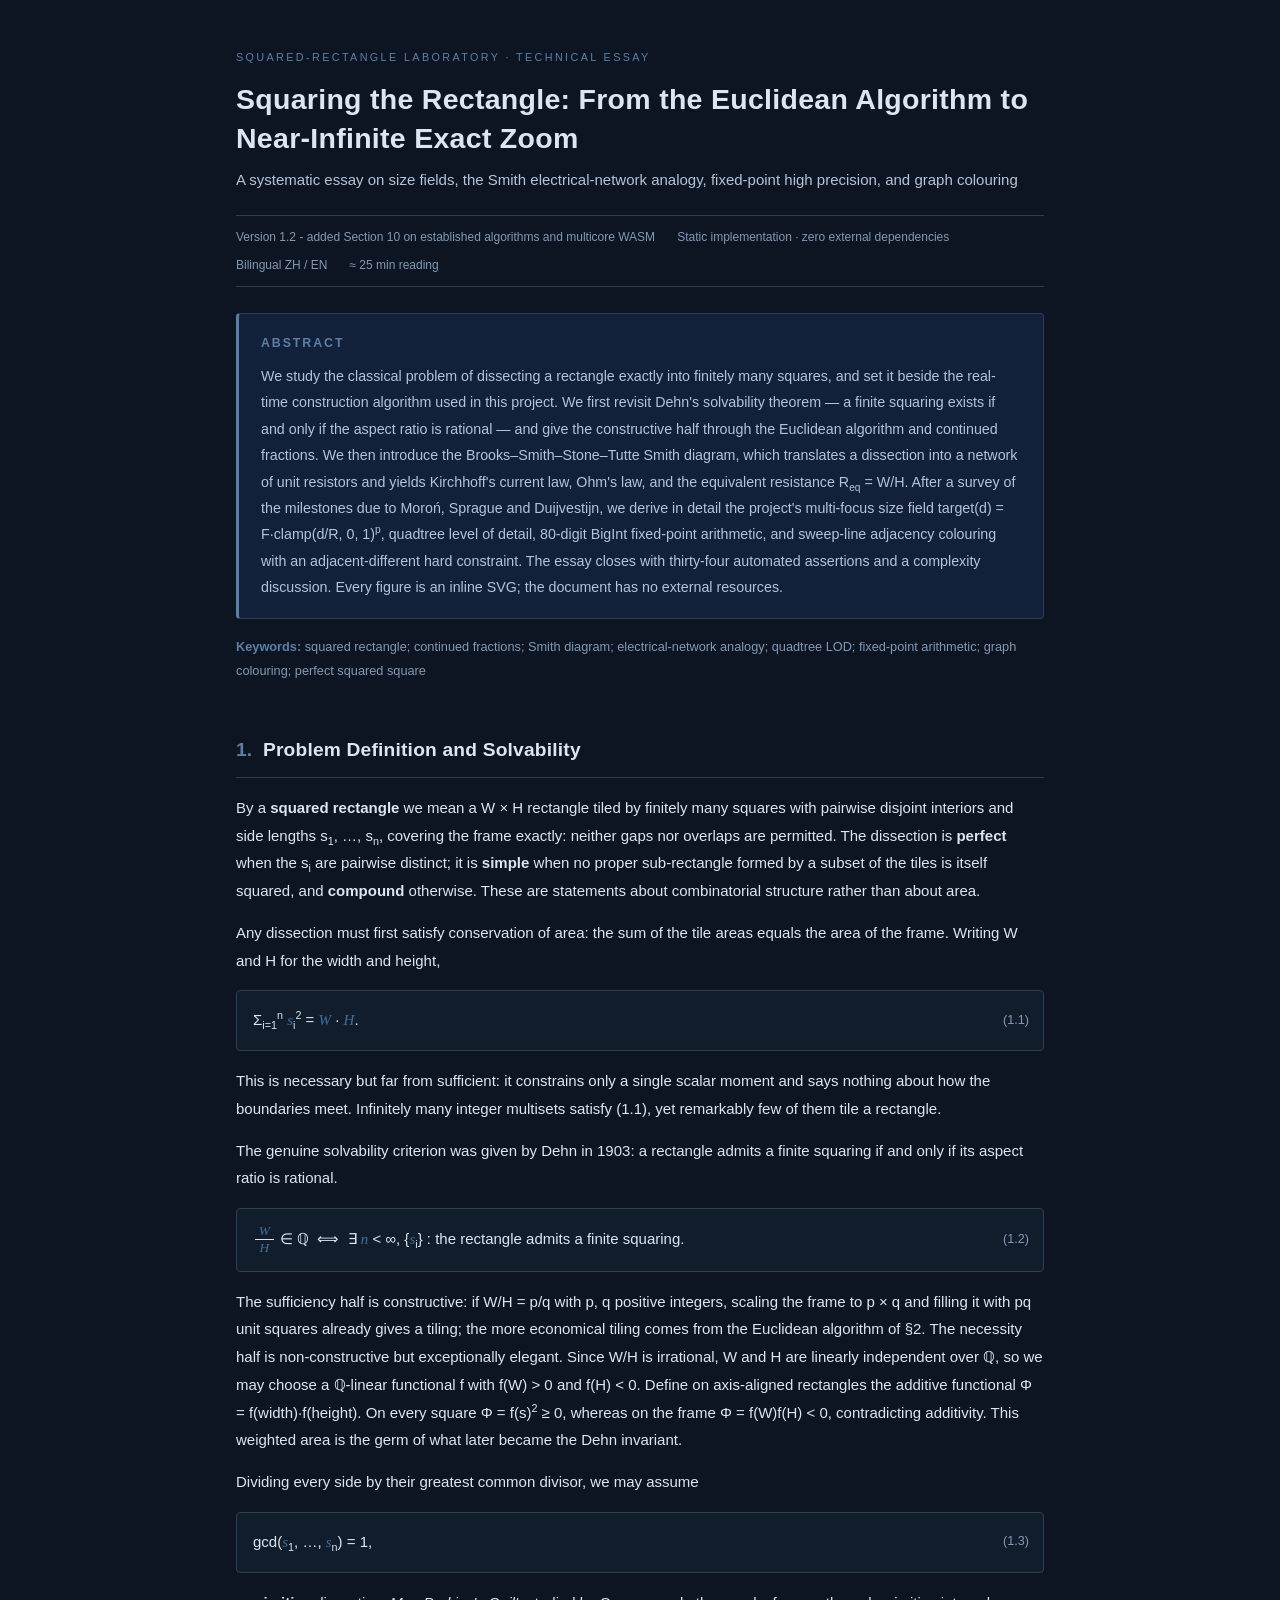
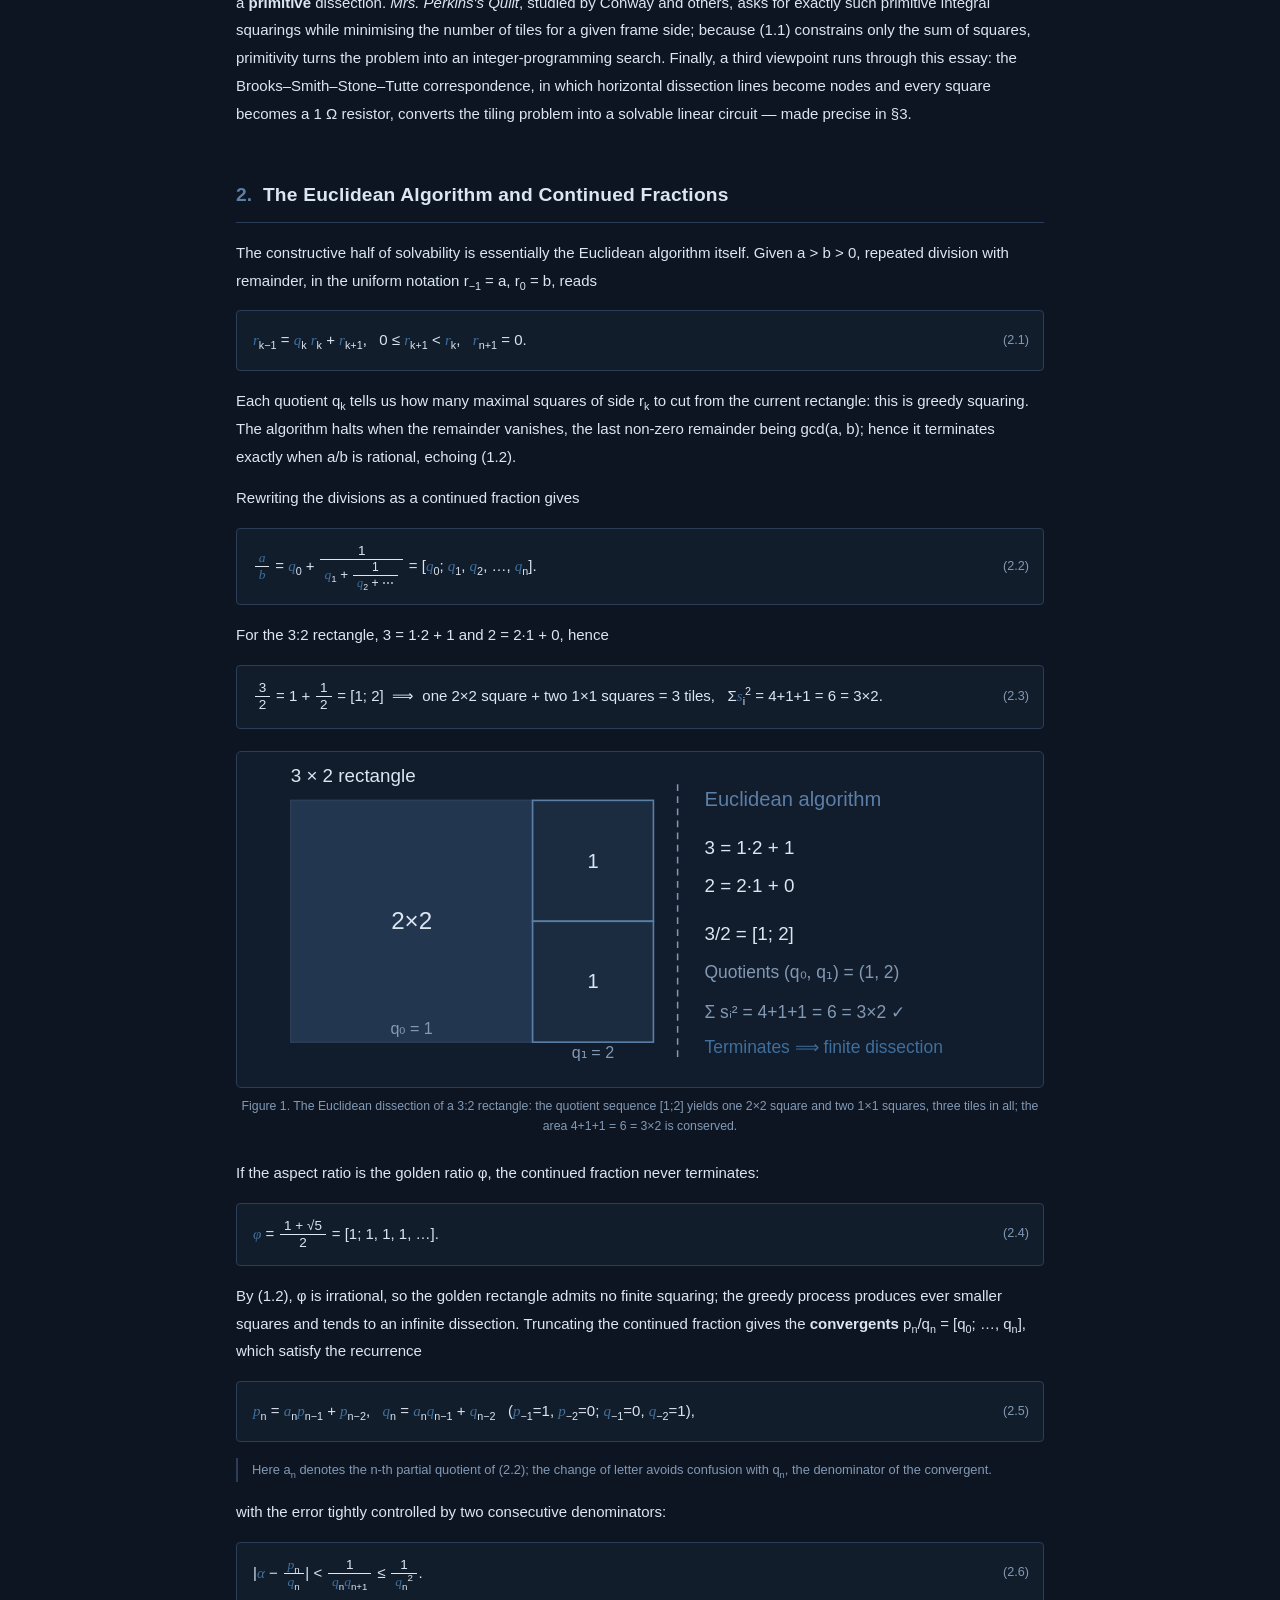
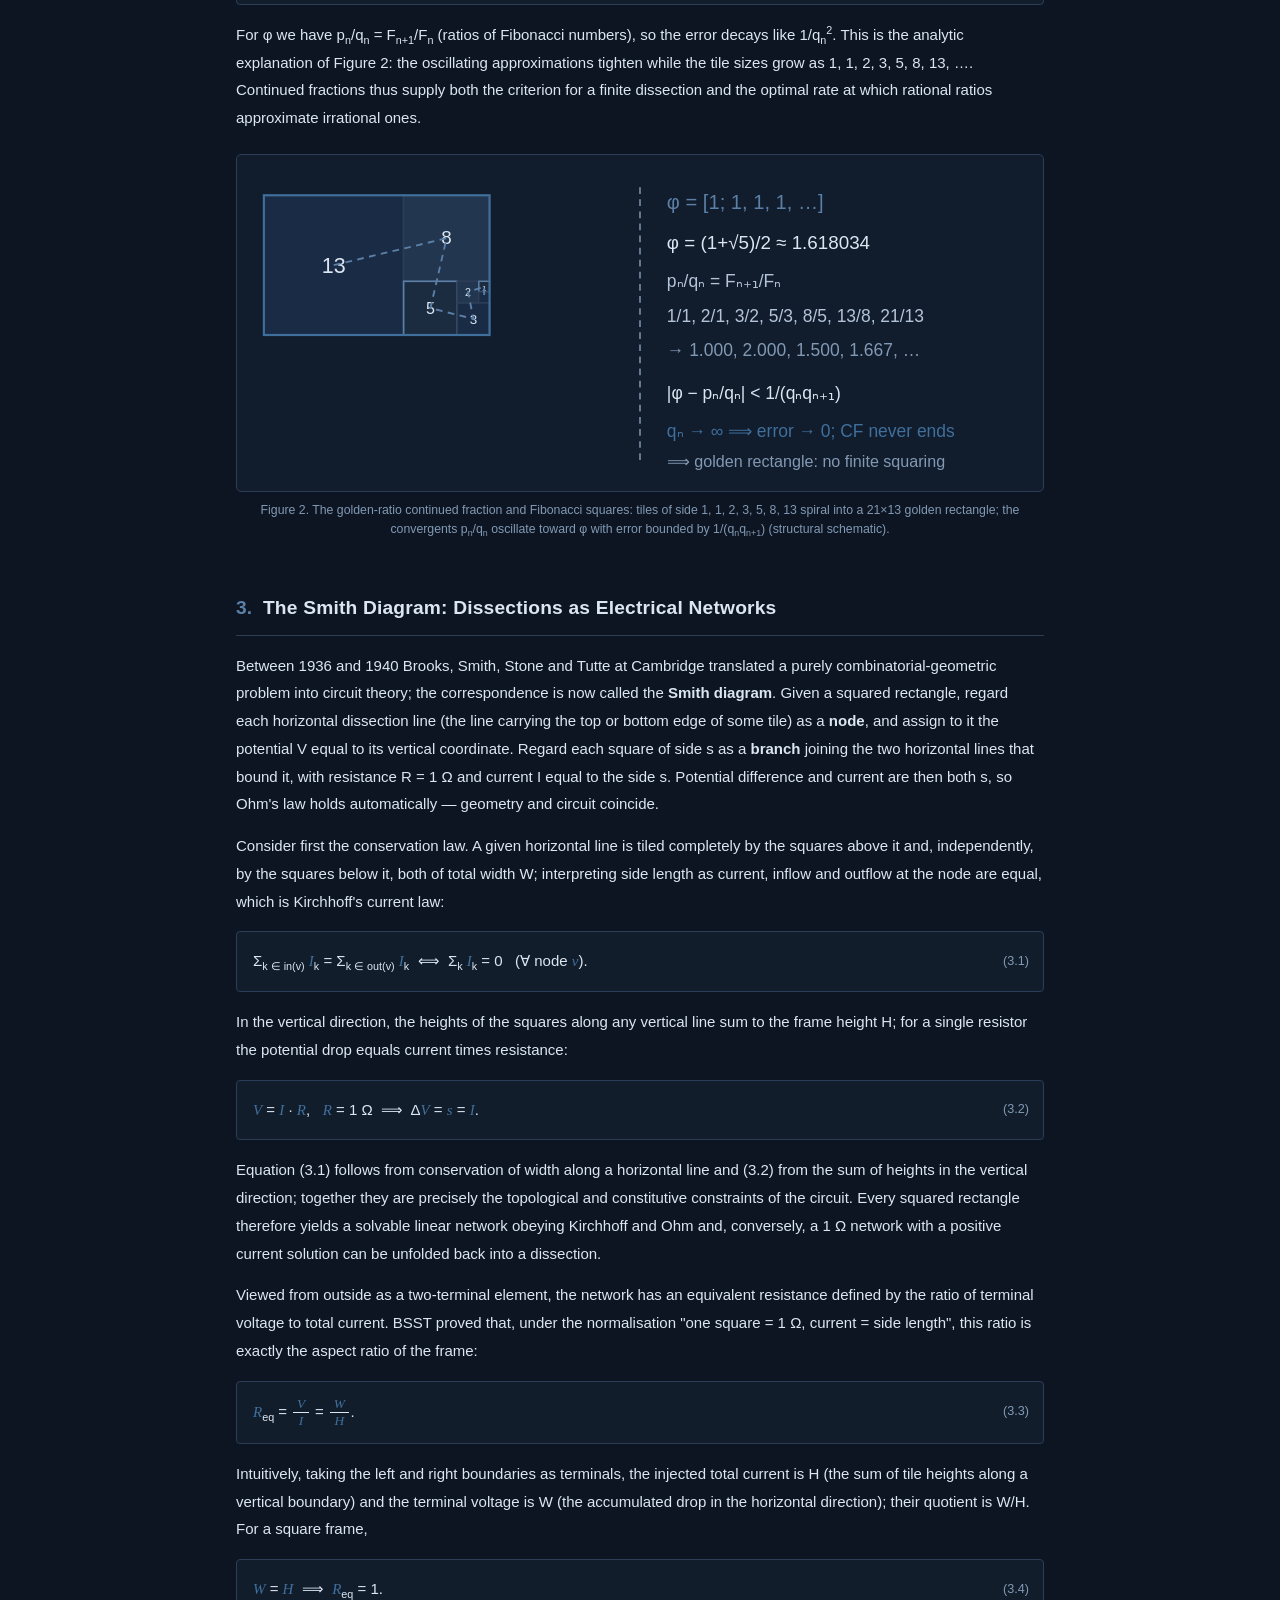
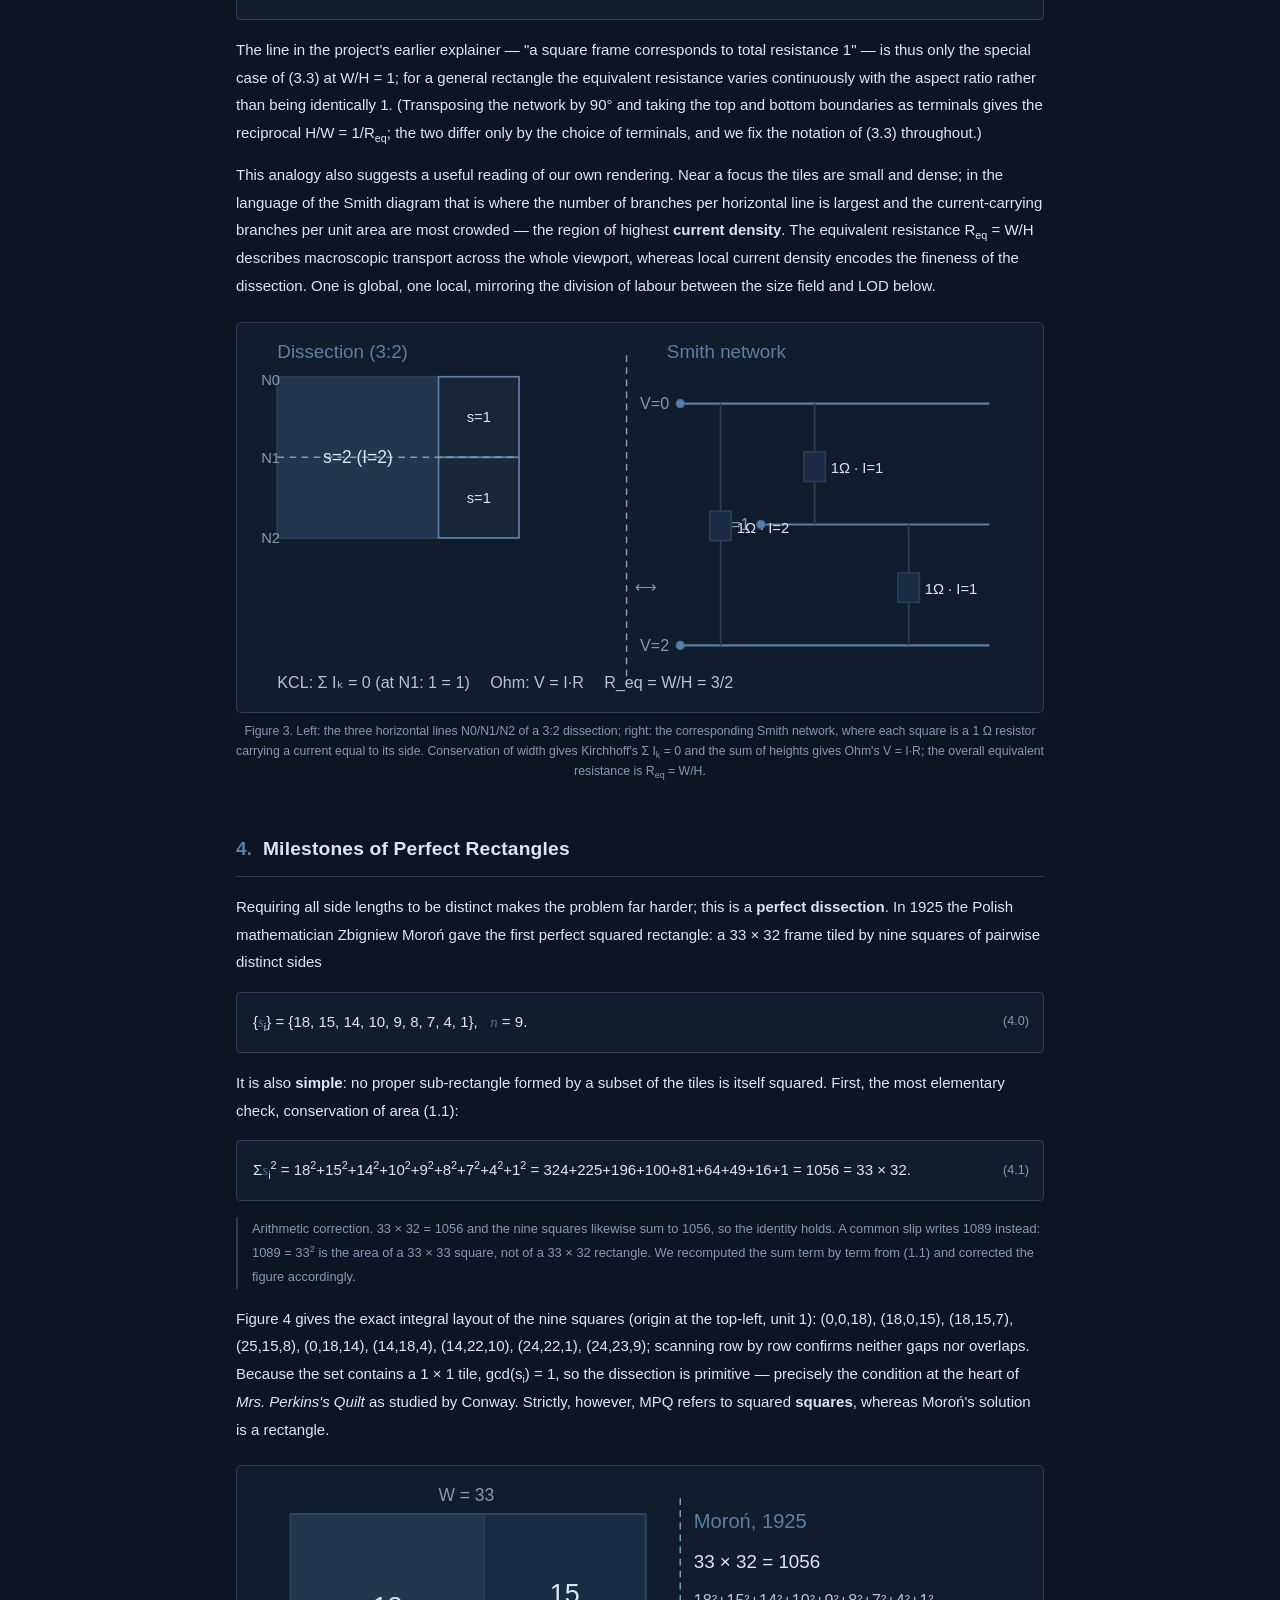
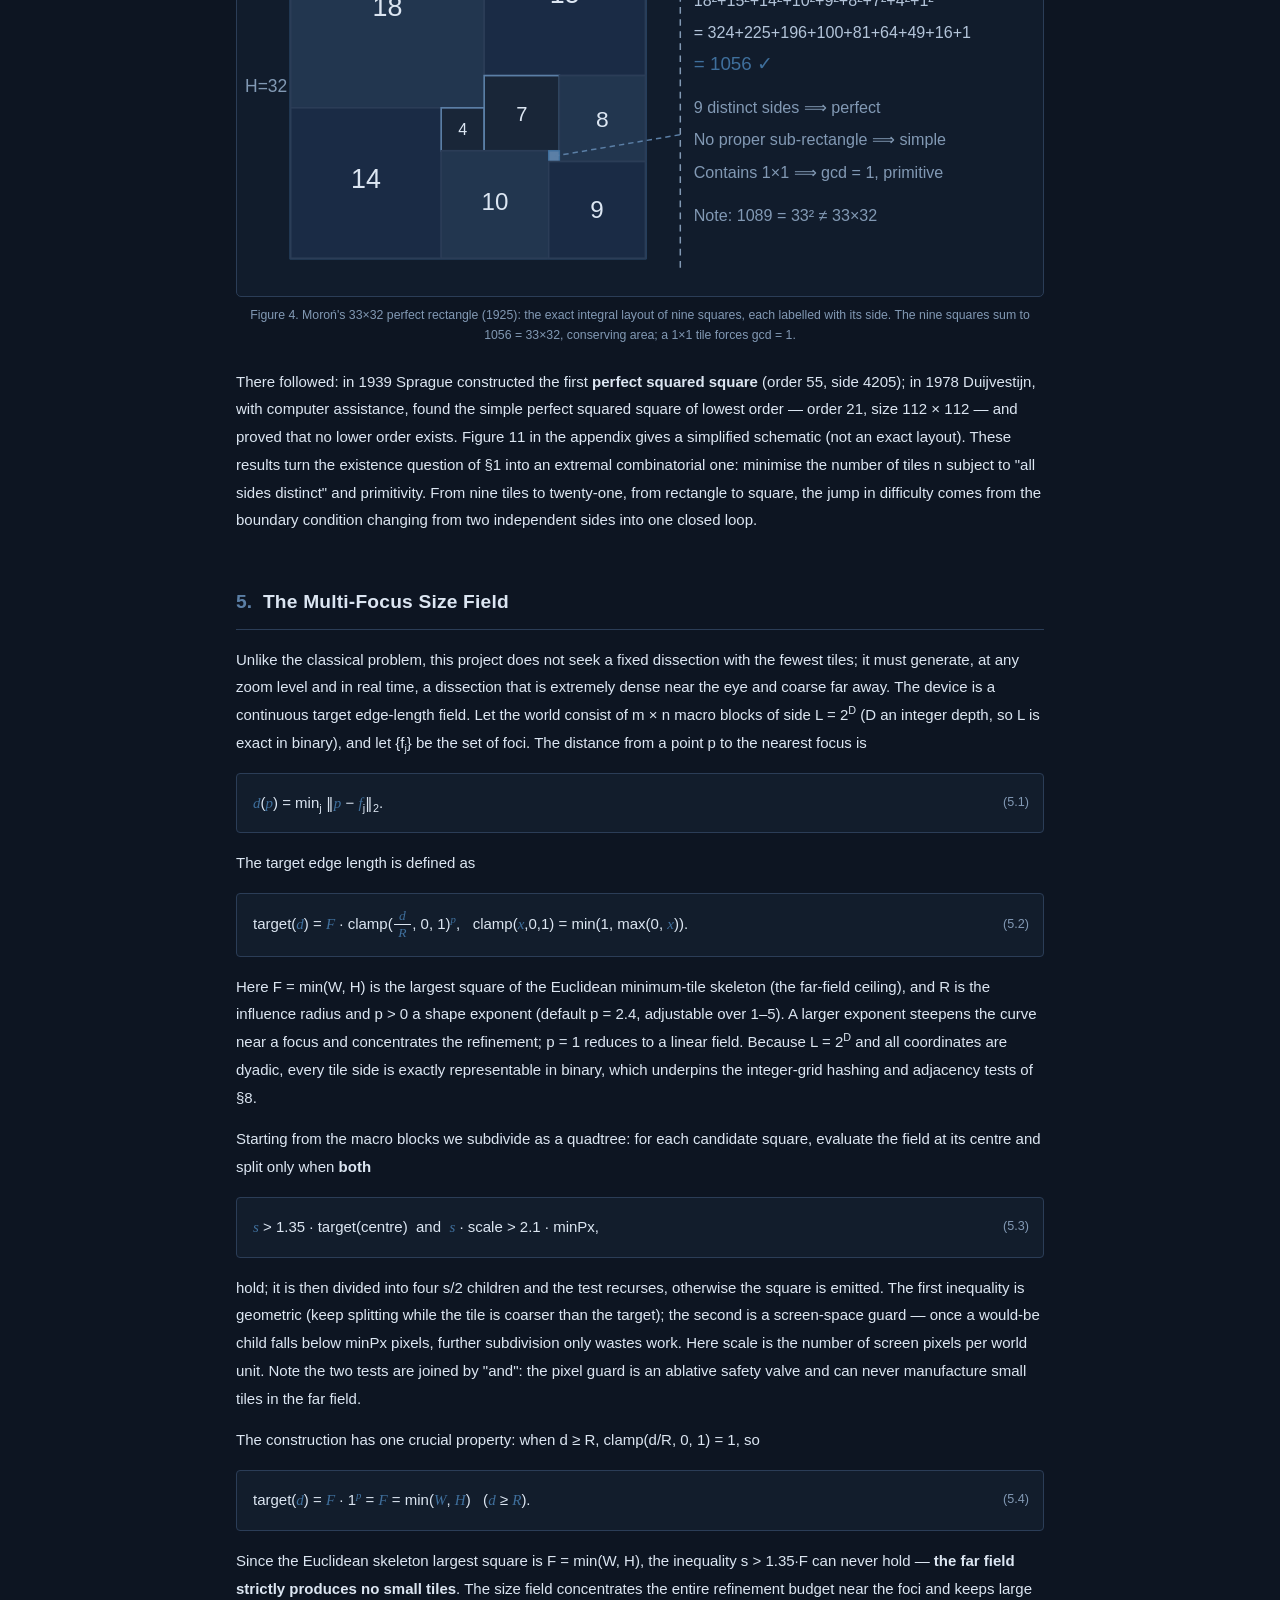
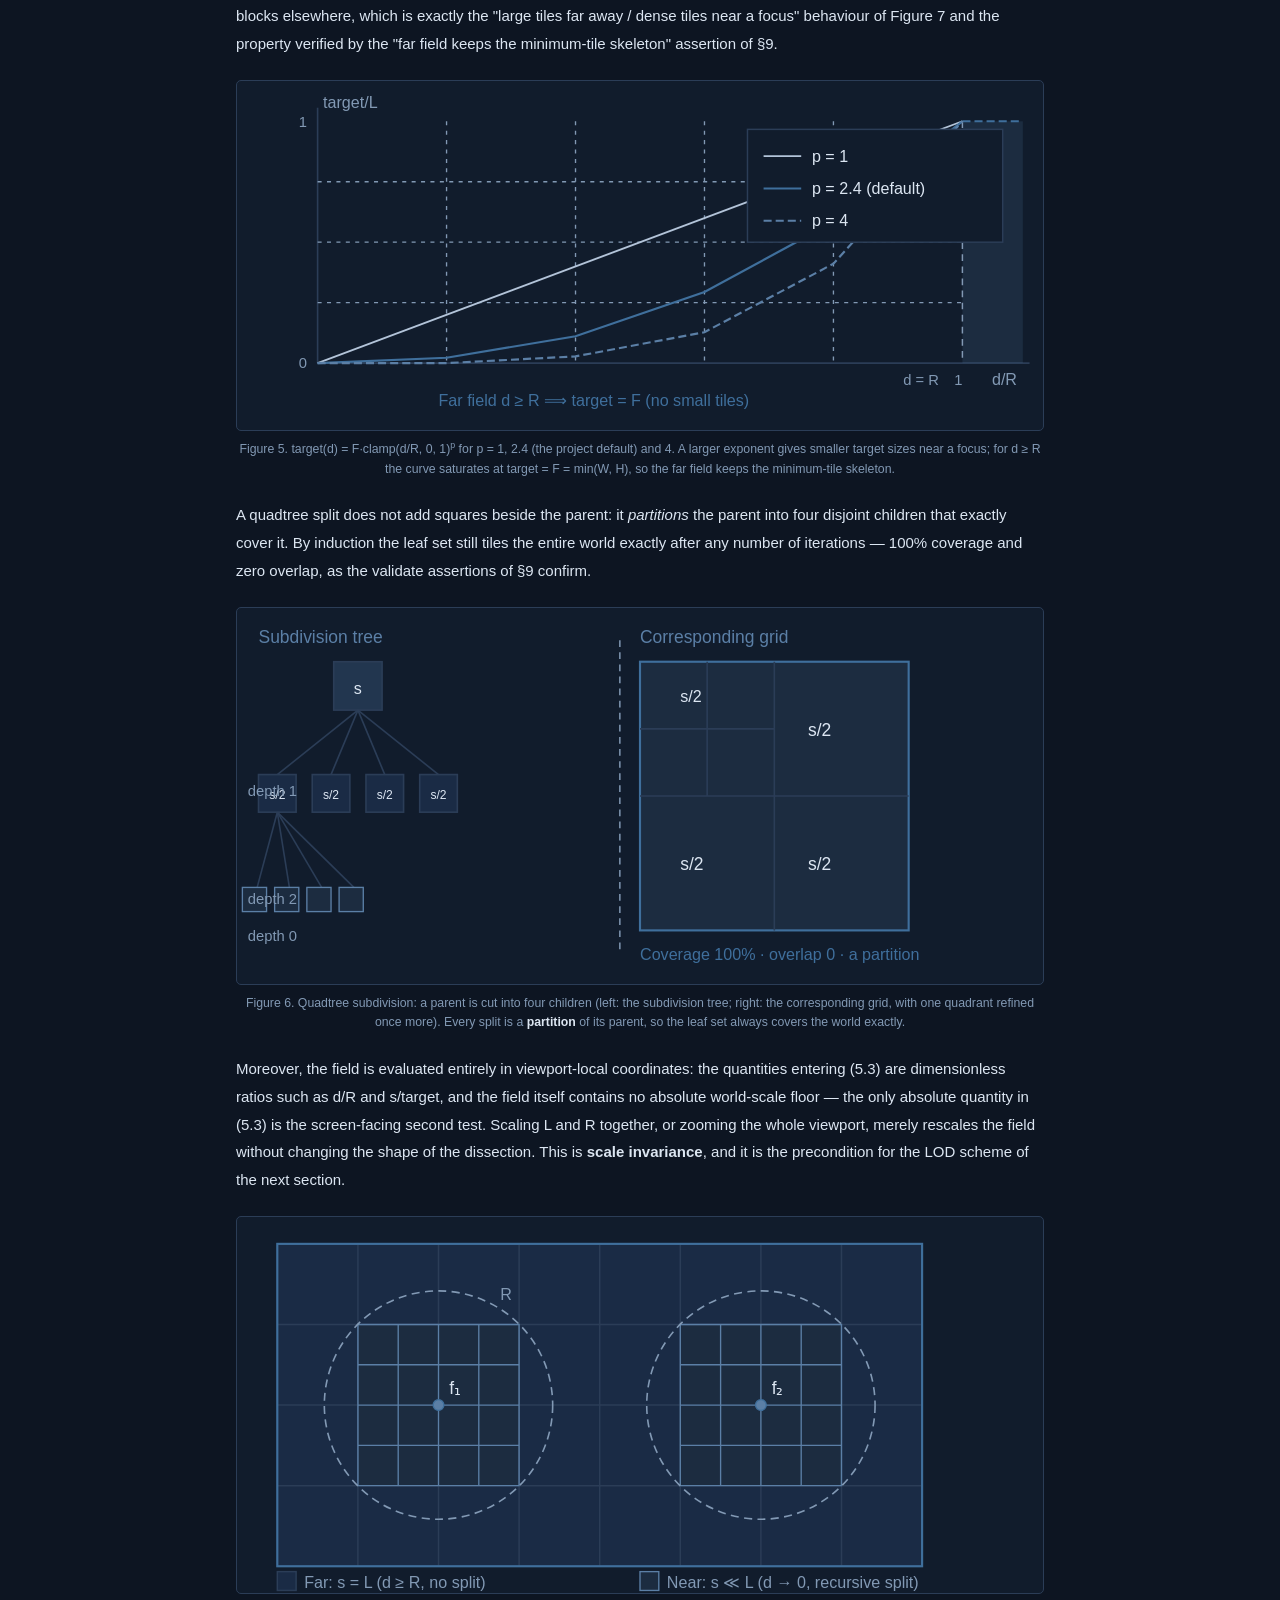
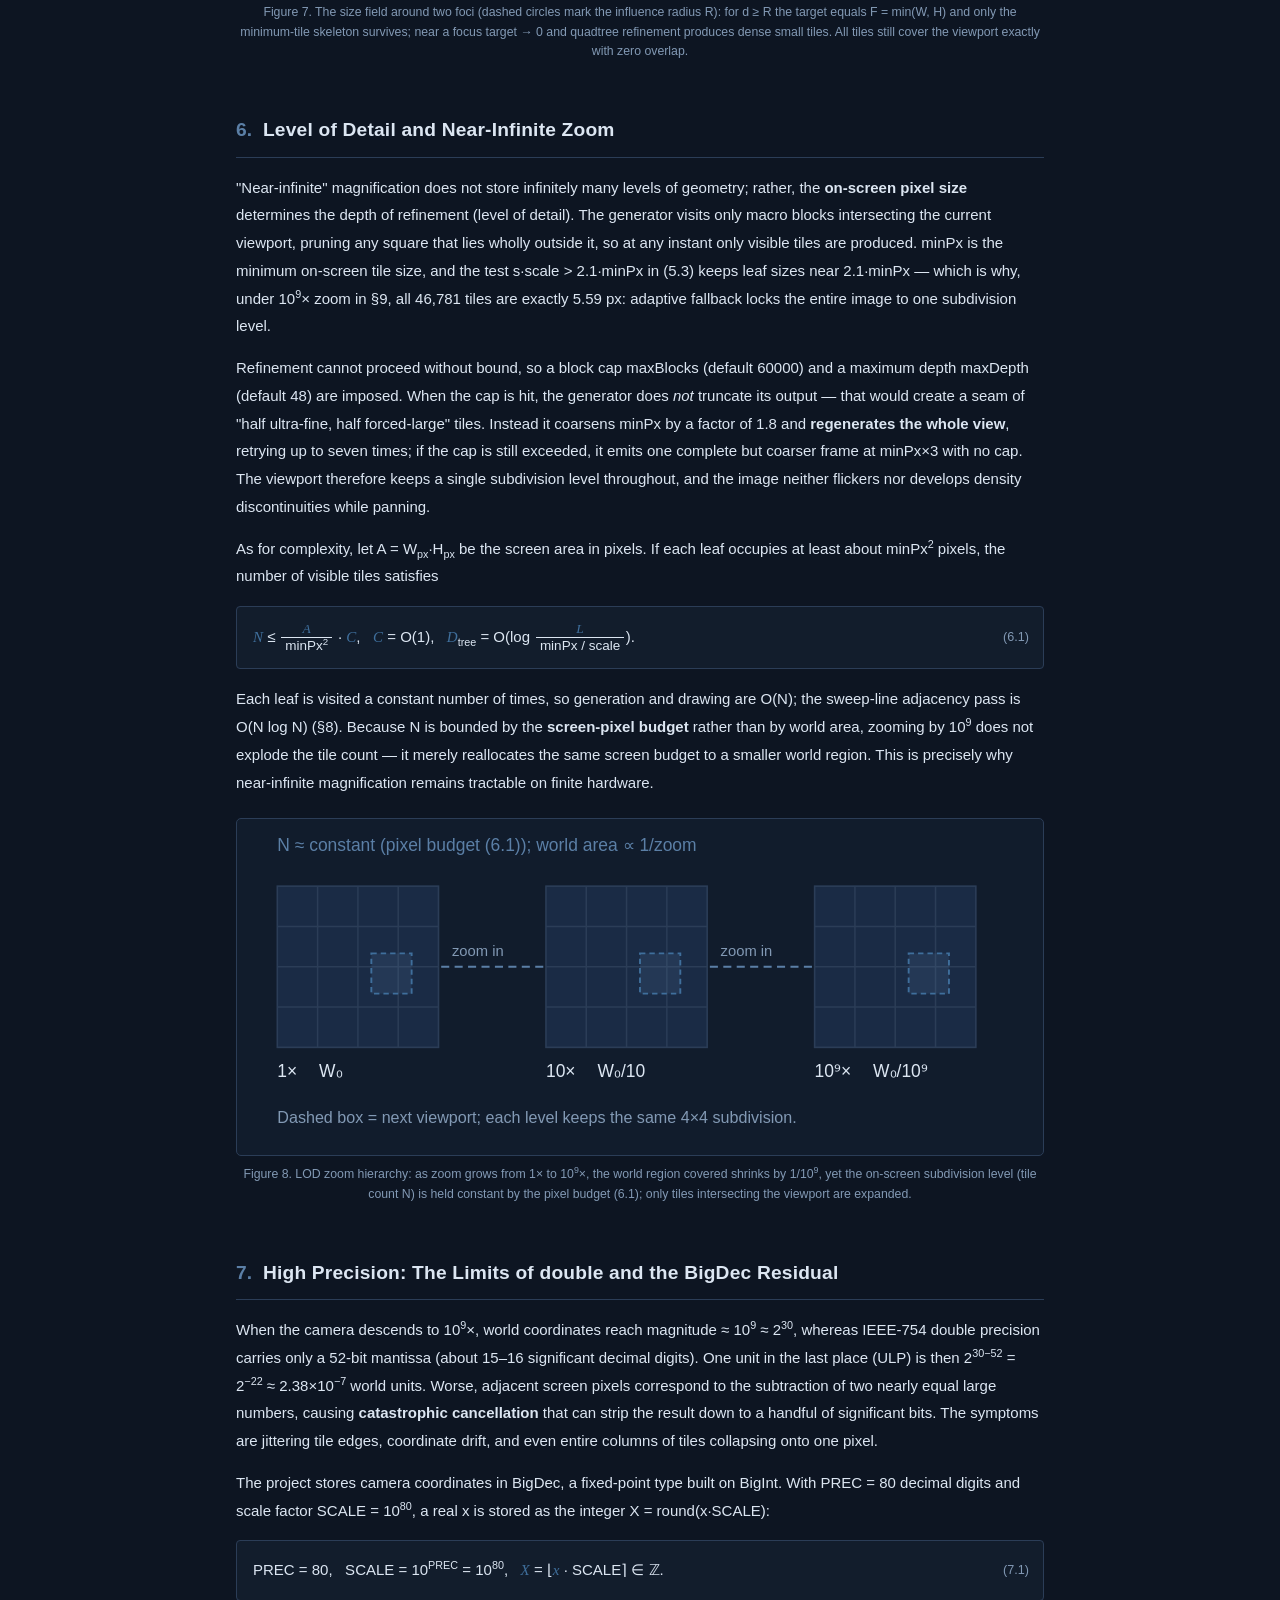
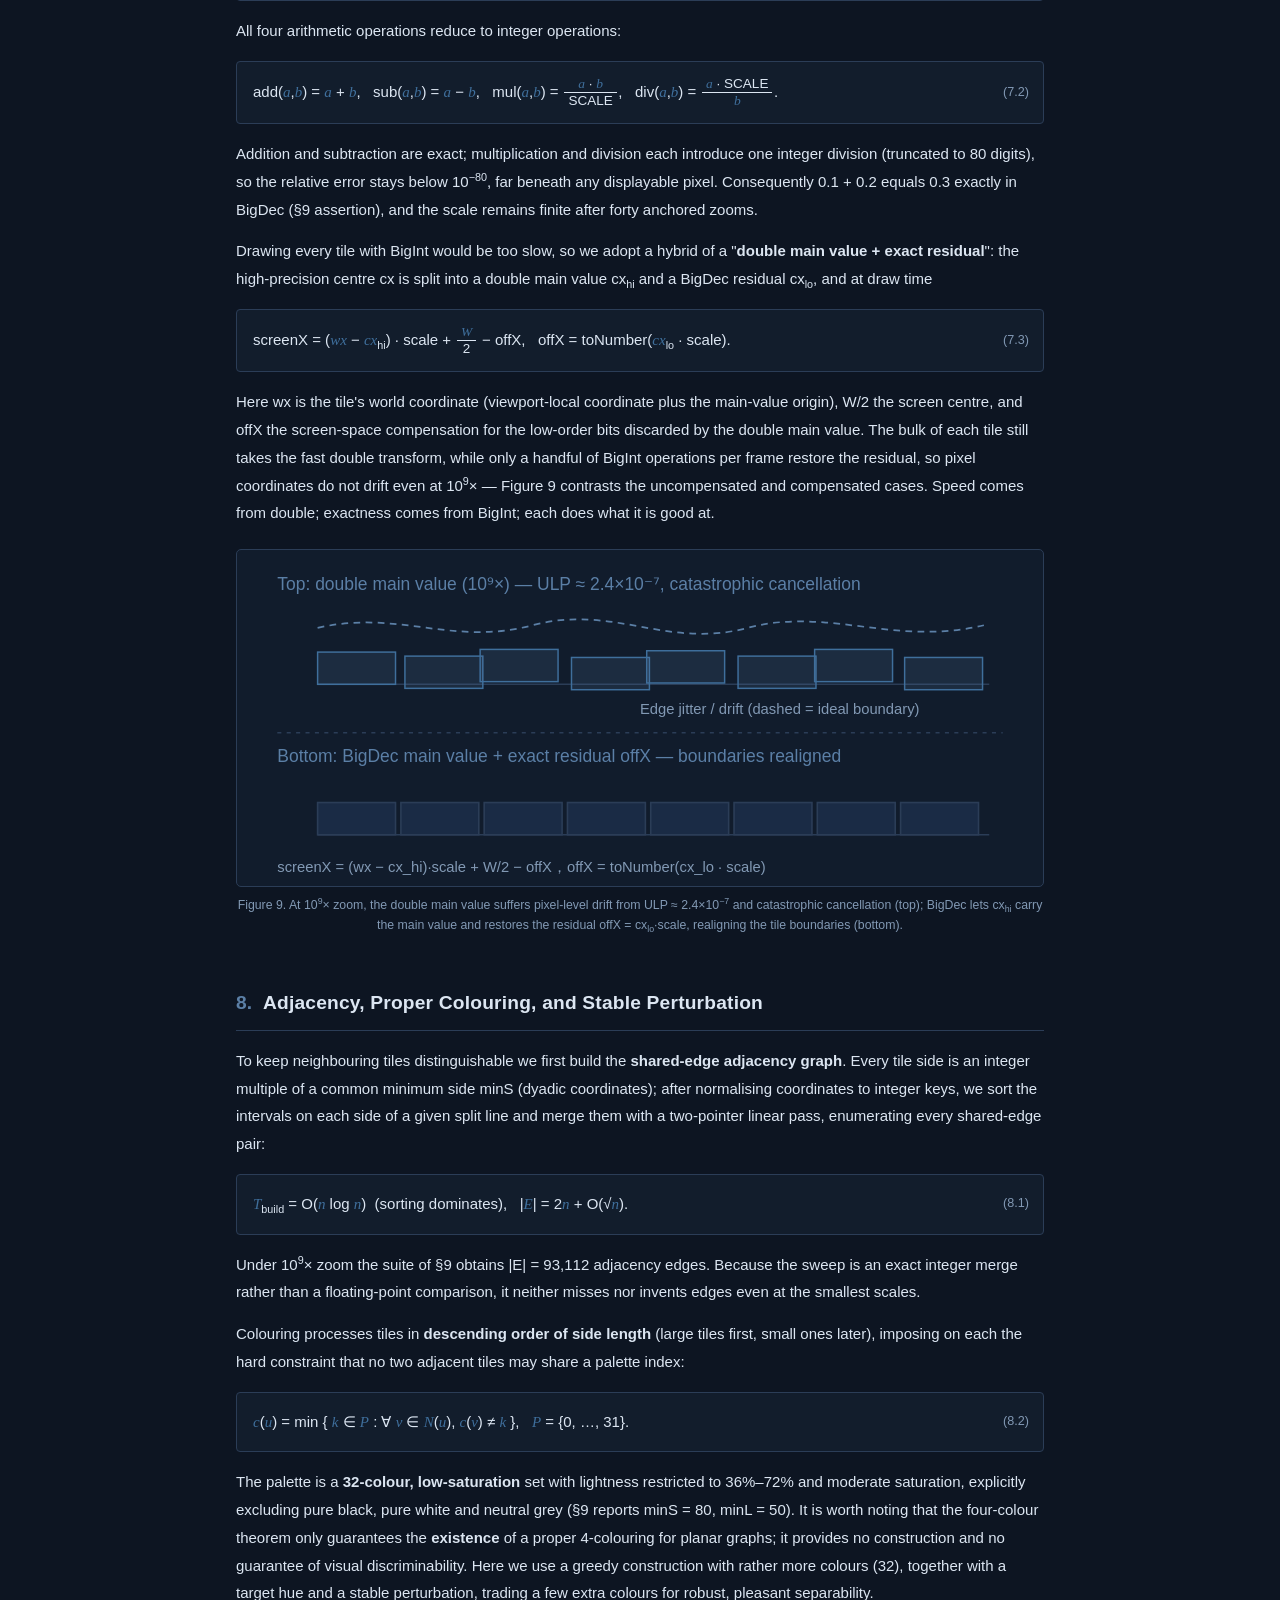
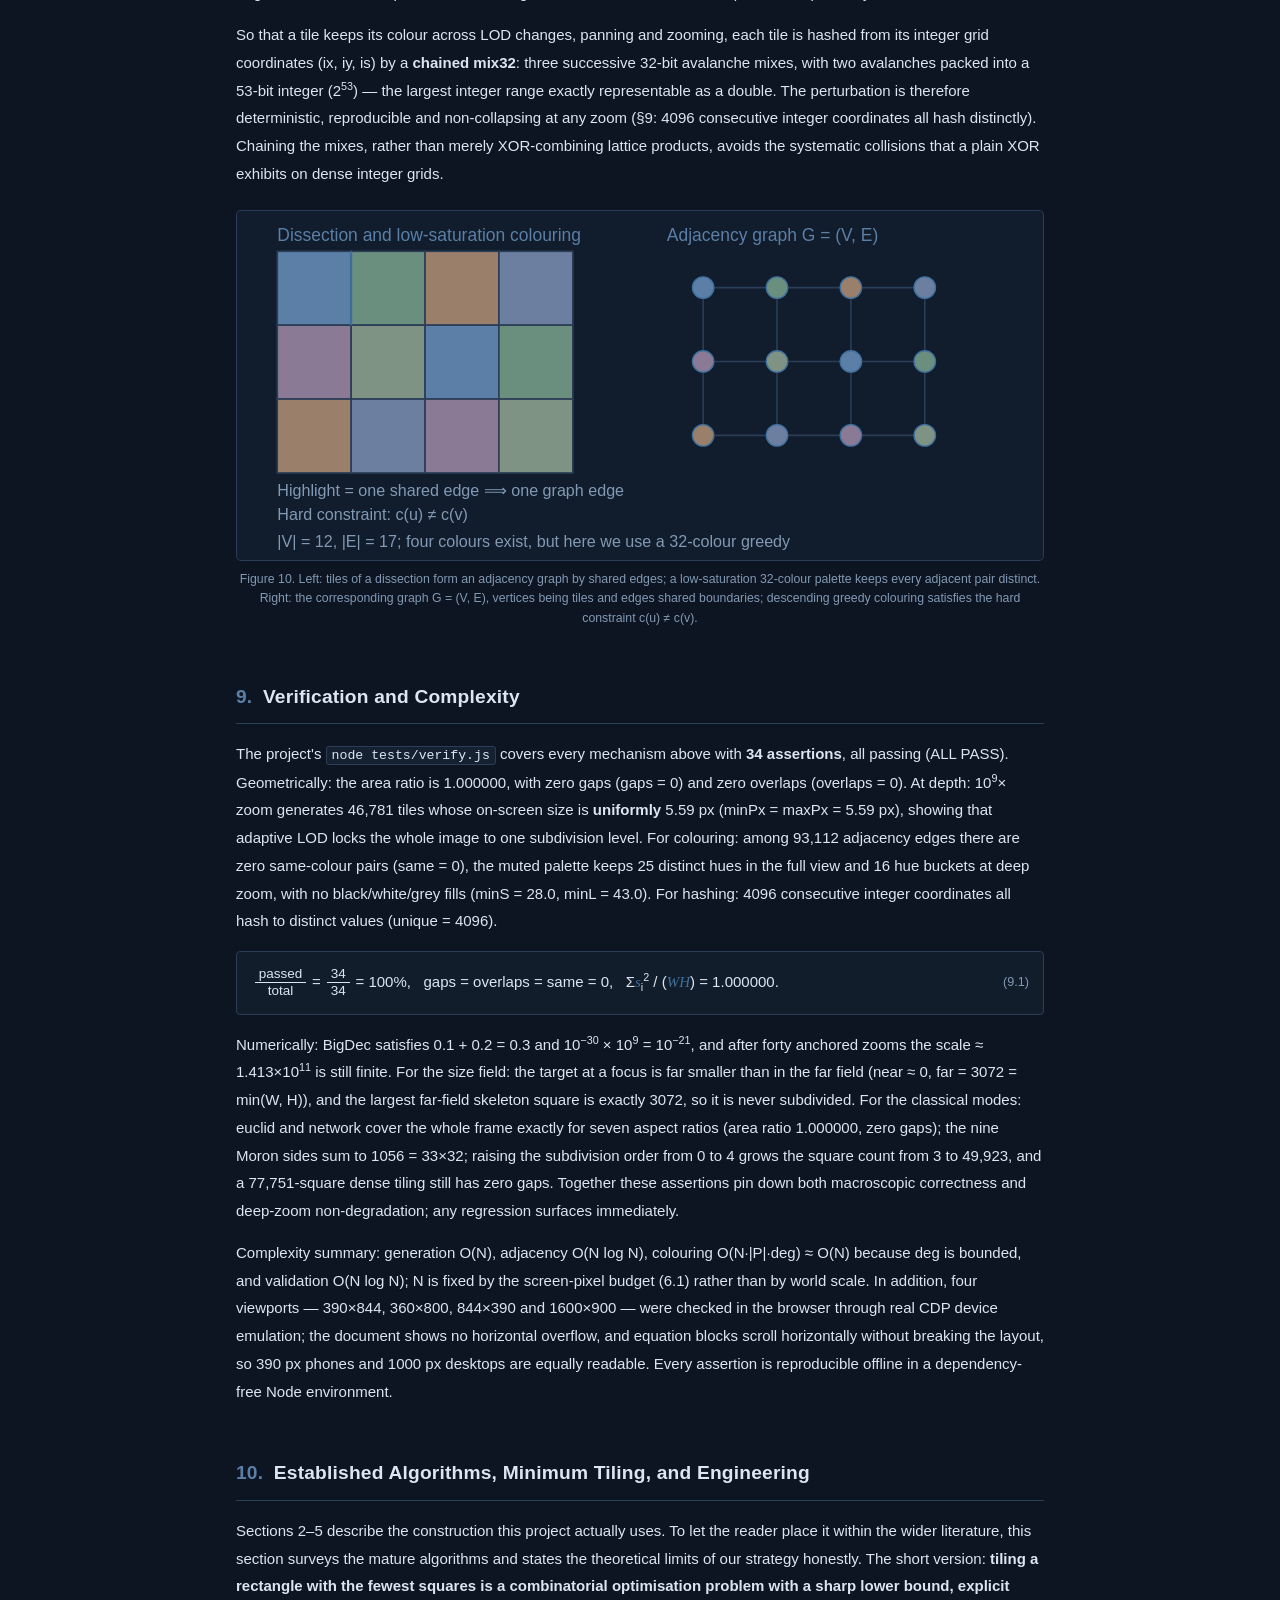
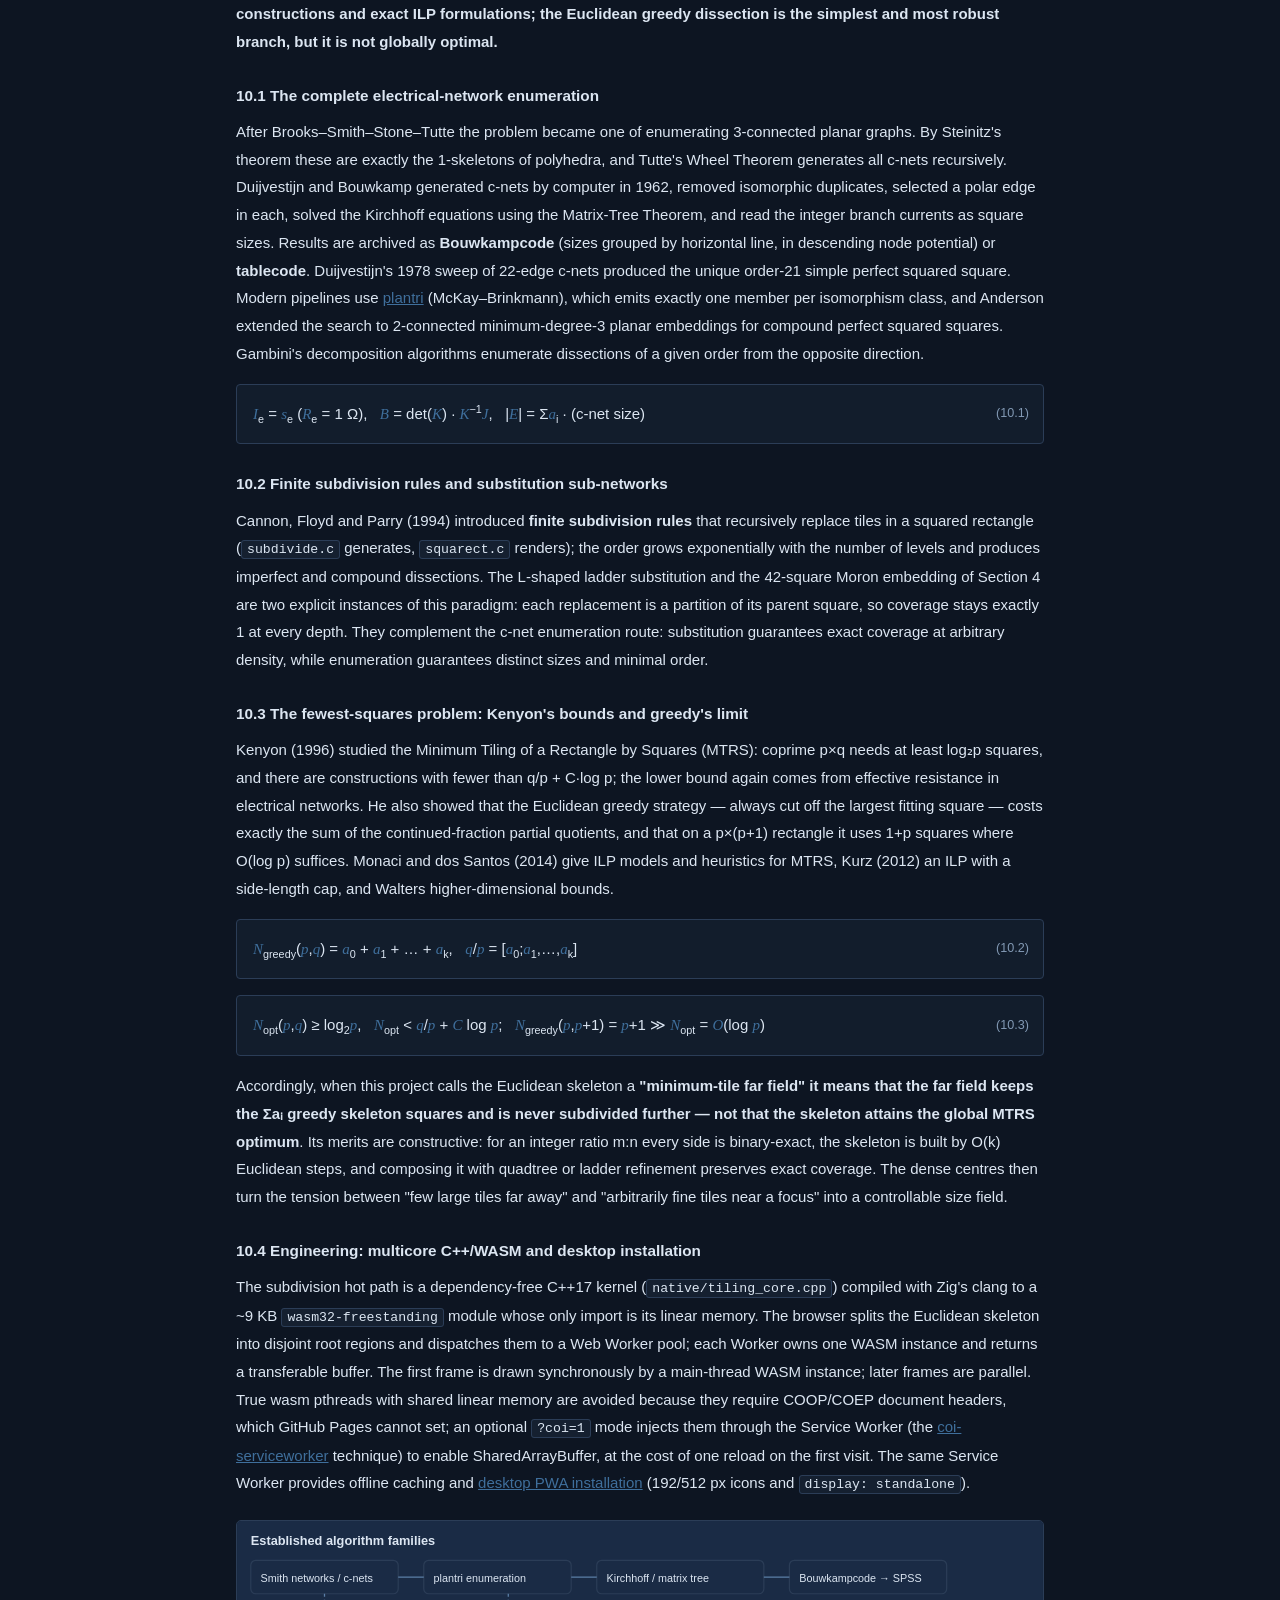
==== commit bc284297: "Add custom dense centres, minimum-tile skeleton, threaded WASM core and PWA Share user-defined dense" ====
--- a/essay.en.html
+++ b/essay.en.html
@@ -101,11 +101,11 @@
   <h1>Squaring the Rectangle: From the Euclidean Algorithm to Near-Infinite Exact Zoom</h1>
   <p class="subtitle">A systematic essay on size fields, the Smith electrical-network analogy, fixed-point high precision, and graph colouring</p>
   <div class="meta">
-    <span>Version 1.0</span><span>Static implementation · zero external dependencies</span><span>Bilingual ZH / EN</span><span>≈ 25 min reading</span>
+    <span>Version 1.2 - added Section 10 on established algorithms and multicore WASM</span><span>Static implementation · zero external dependencies</span><span>Bilingual ZH / EN</span><span>≈ 25 min reading</span>
   </div>
   <div class="abstract">
     <h3>Abstract</h3>
-    <p>We study the classical problem of dissecting a rectangle exactly into finitely many squares, and set it beside the real-time construction algorithm used in this project. We first revisit Dehn's solvability theorem — a finite squaring exists if and only if the aspect ratio is rational — and give the constructive half through the Euclidean algorithm and continued fractions. We then introduce the Brooks–Smith–Stone–Tutte Smith diagram, which translates a dissection into a network of unit resistors and yields Kirchhoff's current law, Ohm's law, and the equivalent resistance R<sub>eq</sub> = W/H. After a survey of the milestones due to Moroń, Sprague and Duijvestijn, we derive in detail the project's multi-focus size field target(d) = L·clamp(d/R, 0, 1)<sup>p</sup>, quadtree level of detail, 80-digit BigInt fixed-point arithmetic, and sweep-line adjacency colouring with an adjacent-different hard constraint. The essay closes with twenty-four automated assertions and a complexity discussion. Every figure is an inline SVG; the document has no external resources.</p>
+    <p>We study the classical problem of dissecting a rectangle exactly into finitely many squares, and set it beside the real-time construction algorithm used in this project. We first revisit Dehn's solvability theorem — a finite squaring exists if and only if the aspect ratio is rational — and give the constructive half through the Euclidean algorithm and continued fractions. We then introduce the Brooks–Smith–Stone–Tutte Smith diagram, which translates a dissection into a network of unit resistors and yields Kirchhoff's current law, Ohm's law, and the equivalent resistance R<sub>eq</sub> = W/H. After a survey of the milestones due to Moroń, Sprague and Duijvestijn, we derive in detail the project's multi-focus size field target(d) = F·clamp(d/R, 0, 1)<sup>p</sup>, quadtree level of detail, 80-digit BigInt fixed-point arithmetic, and sweep-line adjacency colouring with an adjacent-different hard constraint. The essay closes with thirty-four automated assertions and a complexity discussion. Every figure is an inline SVG; the document has no external resources.</p>
   </div>
   <p class="keywords"><b>Keywords:</b> squared rectangle; continued fractions; Smith diagram; electrical-network analogy; quadtree LOD; fixed-point arithmetic; graph colouring; perfect squared square</p>
 </header>
@@ -306,14 +306,14 @@
 <p>Unlike the classical problem, this project does not seek a fixed dissection with the fewest tiles; it must generate, at any zoom level and in real time, a dissection that is extremely dense near the eye and coarse far away. The device is a continuous target edge-length field. Let the world consist of m × n macro blocks of side L = 2<sup>D</sup> (D an integer depth, so L is exact in binary), and let {f<sub>j</sub>} be the set of foci. The distance from a point p to the nearest focus is</p>
 <div class="eq"><span class="eqn">(5.1)</span><var>d</var>(<var>p</var>) = min<sub>j</sub> ‖<var>p</var> − <var>f</var><sub>j</sub>‖<sub>2</sub>.</div>
 <p>The target edge length is defined as</p>
-<div class="eq"><span class="eqn">(5.2)</span>target(<var>d</var>) = <var>L</var> · clamp(<span class="frac"><i><var>d</var></i><b><var>R</var></b></span>, 0, 1)<sup><var>p</var></sup>, &nbsp; clamp(<var>x</var>,0,1) = min(1, max(0, <var>x</var>)).</div>
-<p>Here R is the influence radius and p &gt; 0 a shape exponent (default p = 2.4, adjustable over 1–5). A larger exponent steepens the curve near a focus and concentrates the refinement; p = 1 reduces to a linear field. Because L = 2<sup>D</sup> and all coordinates are dyadic, every tile side is exactly representable in binary, which underpins the integer-grid hashing and adjacency tests of §8.</p>
+<div class="eq"><span class="eqn">(5.2)</span>target(<var>d</var>) = <var>F</var> · clamp(<span class="frac"><i><var>d</var></i><b><var>R</var></b></span>, 0, 1)<sup><var>p</var></sup>, &nbsp; clamp(<var>x</var>,0,1) = min(1, max(0, <var>x</var>)).</div>
+<p>Here F = min(W, H) is the largest square of the Euclidean minimum-tile skeleton (the far-field ceiling), and R is the influence radius and p &gt; 0 a shape exponent (default p = 2.4, adjustable over 1–5). A larger exponent steepens the curve near a focus and concentrates the refinement; p = 1 reduces to a linear field. Because L = 2<sup>D</sup> and all coordinates are dyadic, every tile side is exactly representable in binary, which underpins the integer-grid hashing and adjacency tests of §8.</p>
 <p>Starting from the macro blocks we subdivide as a quadtree: for each candidate square, evaluate the field at its centre and split only when <strong>both</strong></p>
 <div class="eq"><span class="eqn">(5.3)</span><var>s</var> &gt; 1.35 · target(centre) &nbsp;and&nbsp; <var>s</var> · scale &gt; 2.1 · minPx,</div>
 <p>hold; it is then divided into four s/2 children and the test recurses, otherwise the square is emitted. The first inequality is geometric (keep splitting while the tile is coarser than the target); the second is a screen-space guard — once a would-be child falls below minPx pixels, further subdivision only wastes work. Here scale is the number of screen pixels per world unit. Note the two tests are joined by "and": the pixel guard is an ablative safety valve and can never manufacture small tiles in the far field.</p>
 <p>The construction has one crucial property: when d ≥ R, clamp(d/R, 0, 1) = 1, so</p>
-<div class="eq"><span class="eqn">(5.4)</span>target(<var>d</var>) = <var>L</var> · 1<sup><var>p</var></sup> = <var>L</var> &nbsp; (<var>d</var> ≥ <var>R</var>).</div>
-<p>Since no tile side s exceeds the macro side L, the inequality s &gt; 1.35·L can never hold — <strong>the far field strictly produces no small tiles</strong>. The size field concentrates the entire refinement budget near the foci and keeps large blocks elsewhere, which is exactly the "large tiles far away / dense tiles near a focus" behaviour of Figure 7 and the property verified by the "far field target = L" assertion of §9.</p>
+<div class="eq"><span class="eqn">(5.4)</span>target(<var>d</var>) = <var>F</var> · 1<sup><var>p</var></sup> = <var>F</var> = min(<var>W</var>, <var>H</var>) &nbsp; (<var>d</var> ≥ <var>R</var>).</div>
+<p>Since the Euclidean skeleton largest square is F = min(W, H), the inequality s &gt; 1.35·F can never hold — <strong>the far field strictly produces no small tiles</strong>. The size field concentrates the entire refinement budget near the foci and keeps large blocks elsewhere, which is exactly the "large tiles far away / dense tiles near a focus" behaviour of Figure 7 and the property verified by the "far field keeps the minimum-tile skeleton" assertion of §9.</p>
 <figure>
 <svg viewBox="0 0 600 260" style="width:100%;height:auto" role="img" aria-label="target(d) curves for three exponents">
   <line x1="60" y1="210" x2="590" y2="210" style="fill:none;stroke:var(--line);stroke-width:1.2"/>
@@ -344,9 +344,9 @@
   <text x="534" y="226" font-size="11" style="fill:var(--muted);stroke:none">1</text>
   <text x="562" y="226" font-size="12" style="fill:var(--muted);stroke:none">d/R</text>
   <text x="496" y="226" font-size="11" style="fill:var(--muted);stroke:none">d = R</text>
-  <text x="150" y="242" font-size="12" style="fill:var(--accent-2);stroke:none">Far field d ≥ R ⟹ target = L (no small tiles)</text>
-</svg>
-<figcaption>Figure 5. target(d) = L·clamp(d/R, 0, 1)<sup>p</sup> for p = 1, 2.4 (the project default) and 4. A larger exponent gives smaller target sizes near a focus; for d ≥ R the curve saturates at target = L, so the far field strictly produces no small tiles.</figcaption>
+  <text x="150" y="242" font-size="12" style="fill:var(--accent-2);stroke:none">Far field d ≥ R ⟹ target = F (no small tiles)</text>
+</svg>
+<figcaption>Figure 5. target(d) = F·clamp(d/R, 0, 1)<sup>p</sup> for p = 1, 2.4 (the project default) and 4. A larger exponent gives smaller target sizes near a focus; for d ≥ R the curve saturates at target = F = min(W, H), so the far field keeps the minimum-tile skeleton.</figcaption>
 </figure>
 <p>A quadtree split does not add squares beside the parent: it <em>partitions</em> the parent into four disjoint children that exactly cover it. By induction the leaf set still tiles the entire world exactly after any number of iterations — 100% coverage and zero overlap, as the validate assertions of §9 confirm.</p>
 <figure>
@@ -410,14 +410,14 @@
   <rect x="300" y="264" width="14" height="14" style="fill:var(--accent-soft);stroke:var(--accent);stroke-width:1"/>
   <text x="320" y="276" font-size="12" style="fill:var(--muted);stroke:none">Near: s ≪ L (d → 0, recursive split)</text>
 </svg>
-<figcaption>Figure 7. The size field around two foci (dashed circles mark the influence radius R): for d ≥ R the target equals L and only macro blocks survive; near a focus target → 0 and quadtree refinement produces dense small tiles. All tiles still cover the viewport exactly with zero overlap.</figcaption>
+<figcaption>Figure 7. The size field around two foci (dashed circles mark the influence radius R): for d ≥ R the target equals F = min(W, H) and only the minimum-tile skeleton survives; near a focus target → 0 and quadtree refinement produces dense small tiles. All tiles still cover the viewport exactly with zero overlap.</figcaption>
 </figure>
 </section>
 
 <!-- Section 6 -->
 <section id="s6">
 <h2><span class="num">6.</span>Level of Detail and Near-Infinite Zoom</h2>
-<p>"Near-infinite" magnification does not store infinitely many levels of geometry; rather, the <strong>on-screen pixel size</strong> determines the depth of refinement (level of detail). The generator visits only macro blocks intersecting the current viewport, pruning any square that lies wholly outside it, so at any instant only visible tiles are produced. minPx is the minimum on-screen tile size, and the test s·scale &gt; 2.1·minPx in (5.3) keeps leaf sizes near 2.1·minPx — which is why, under 10<sup>9</sup>× zoom in §9, all 26,352 tiles are exactly 7.45 px: adaptive fallback locks the entire image to one subdivision level.</p>
+<p>"Near-infinite" magnification does not store infinitely many levels of geometry; rather, the <strong>on-screen pixel size</strong> determines the depth of refinement (level of detail). The generator visits only macro blocks intersecting the current viewport, pruning any square that lies wholly outside it, so at any instant only visible tiles are produced. minPx is the minimum on-screen tile size, and the test s·scale &gt; 2.1·minPx in (5.3) keeps leaf sizes near 2.1·minPx — which is why, under 10<sup>9</sup>× zoom in §9, all 46,781 tiles are exactly 5.59 px: adaptive fallback locks the entire image to one subdivision level.</p>
 <p>Refinement cannot proceed without bound, so a block cap maxBlocks (default 60000) and a maximum depth maxDepth (default 48) are imposed. When the cap is hit, the generator does <em>not</em> truncate its output — that would create a seam of "half ultra-fine, half forced-large" tiles. Instead it coarsens minPx by a factor of 1.8 and <strong>regenerates the whole view</strong>, retrying up to seven times; if the cap is still exceeded, it emits one complete but coarser frame at minPx×3 with no cap. The viewport therefore keeps a single subdivision level throughout, and the image neither flickers nor develops density discontinuities while panning.</p>
 <p>As for complexity, let A = W<sub>px</sub>·H<sub>px</sub> be the screen area in pixels. If each leaf occupies at least about minPx<sup>2</sup> pixels, the number of visible tiles satisfies</p>
 <div class="eq"><span class="eqn">(6.1)</span><var>N</var> ≤ <span class="frac"><i><var>A</var></i><b>minPx<sup>2</sup></b></span> · <var>C</var>, &nbsp; <var>C</var> = O(1), &nbsp; <var>D</var><sub>tree</sub> = O(log <span class="frac"><i><var>L</var></i><b>minPx / scale</b></span>).</div>
@@ -495,7 +495,7 @@
 <h2><span class="num">8.</span>Adjacency, Proper Colouring, and Stable Perturbation</h2>
 <p>To keep neighbouring tiles distinguishable we first build the <strong>shared-edge adjacency graph</strong>. Every tile side is an integer multiple of a common minimum side minS (dyadic coordinates); after normalising coordinates to integer keys, we sort the intervals on each side of a given split line and merge them with a two-pointer linear pass, enumerating every shared-edge pair:</p>
 <div class="eq"><span class="eqn">(8.1)</span><var>T</var><sub>build</sub> = O(<var>n</var> log <var>n</var>) &nbsp;(sorting dominates), &nbsp; |<var>E</var>| = 2<var>n</var> + O(√<var>n</var>).</div>
-<p>Under 10<sup>9</sup>× zoom the suite of §9 obtains |E| = 52,366 adjacency edges. Because the sweep is an exact integer merge rather than a floating-point comparison, it neither misses nor invents edges even at the smallest scales.</p>
+<p>Under 10<sup>9</sup>× zoom the suite of §9 obtains |E| = 93,112 adjacency edges. Because the sweep is an exact integer merge rather than a floating-point comparison, it neither misses nor invents edges even at the smallest scales.</p>
 <p>Colouring processes tiles in <strong>descending order of side length</strong> (large tiles first, small ones later), imposing on each the hard constraint that no two adjacent tiles may share a palette index:</p>
 <div class="eq"><span class="eqn">(8.2)</span><var>c</var>(<var>u</var>) = min { <var>k</var> ∈ <var>P</var> : ∀ <var>v</var> ∈ <var>N</var>(<var>u</var>), <var>c</var>(<var>v</var>) ≠ <var>k</var> }, &nbsp; <var>P</var> = {0, …, 31}.</div>
 <p>The palette is a <strong>32-colour, low-saturation</strong> set with lightness restricted to 36%–72% and moderate saturation, explicitly excluding pure black, pure white and neutral grey (§9 reports minS = 80, minL = 50). It is worth noting that the four-colour theorem only guarantees the <strong>existence</strong> of a proper 4-colouring for planar graphs; it provides no construction and no guarantee of visual discriminability. Here we use a greedy construction with rather more colours (32), together with a target hue and a stable perturbation, trading a few extra colours for robust, pleasant separability.</p>
@@ -557,31 +557,92 @@
 <!-- Section 9 -->
 <section id="s9">
 <h2><span class="num">9.</span>Verification and Complexity</h2>
-<p>The project's <code>node tests/verify.js</code> covers every mechanism above with <strong>24 assertions</strong>, all passing (ALL PASS). Geometrically: the area ratio is 1.000000, with zero gaps (gaps = 0) and zero overlaps (overlaps = 0). At depth: 10<sup>9</sup>× zoom generates 26,352 tiles whose on-screen size is <strong>uniformly</strong> 7.45 px (minPx = maxPx = 7.45 px), showing that adaptive LOD locks the whole image to one subdivision level. For colouring: among 52,366 adjacency edges there are zero same-colour pairs (same = 0), the muted palette keeps 30 distinct hues in the full view and 16 hue buckets at deep zoom, with no black/white/grey fills (minS = 28.0, minL = 43.0). For hashing: 4096 consecutive integer coordinates all hash to distinct values (unique = 4096).</p>
-<div class="eq"><span class="eqn">(9.1)</span><span class="frac"><i>passed</i><b>total</b></span> = <span class="frac"><i>24</i><b>24</b></span> = 100%, &nbsp; gaps = overlaps = same = 0, &nbsp; Σ<var>s</var><sub>i</sub><sup>2</sup> / (<var>W</var><var>H</var>) = 1.000000.</div>
-<p>Numerically: BigDec satisfies 0.1 + 0.2 = 0.3 and 10<sup>−30</sup> × 10<sup>9</sup> = 10<sup>−21</sup>, and after forty anchored zooms the scale ≈ 1.413×10<sup>11</sup> is still finite. For the size field: the target at a focus is far smaller than in the far field (near ≈ 0, far = 256 = L), and the far field equals the macro side L exactly. For the classical modes: euclid and network cover the whole frame exactly for seven aspect ratios (area ratio 1.000000, zero gaps); the nine Moron sides sum to 1056 = 33×32; raising the subdivision order from 0 to 4 grows the square count from 2,638 to 53,848, and a 44,851-square dense tiling still has zero gaps. Together these assertions pin down both macroscopic correctness and deep-zoom non-degradation; any regression surfaces immediately.</p>
+<p>The project's <code>node tests/verify.js</code> covers every mechanism above with <strong>34 assertions</strong>, all passing (ALL PASS). Geometrically: the area ratio is 1.000000, with zero gaps (gaps = 0) and zero overlaps (overlaps = 0). At depth: 10<sup>9</sup>× zoom generates 46,781 tiles whose on-screen size is <strong>uniformly</strong> 5.59 px (minPx = maxPx = 5.59 px), showing that adaptive LOD locks the whole image to one subdivision level. For colouring: among 93,112 adjacency edges there are zero same-colour pairs (same = 0), the muted palette keeps 25 distinct hues in the full view and 16 hue buckets at deep zoom, with no black/white/grey fills (minS = 28.0, minL = 43.0). For hashing: 4096 consecutive integer coordinates all hash to distinct values (unique = 4096).</p>
+<div class="eq"><span class="eqn">(9.1)</span><span class="frac"><i>passed</i><b>total</b></span> = <span class="frac"><i>34</i><b>34</b></span> = 100%, &nbsp; gaps = overlaps = same = 0, &nbsp; Σ<var>s</var><sub>i</sub><sup>2</sup> / (<var>W</var><var>H</var>) = 1.000000.</div>
+<p>Numerically: BigDec satisfies 0.1 + 0.2 = 0.3 and 10<sup>−30</sup> × 10<sup>9</sup> = 10<sup>−21</sup>, and after forty anchored zooms the scale ≈ 1.413×10<sup>11</sup> is still finite. For the size field: the target at a focus is far smaller than in the far field (near ≈ 0, far = 3072 = min(W, H)), and the largest far-field skeleton square is exactly 3072, so it is never subdivided. For the classical modes: euclid and network cover the whole frame exactly for seven aspect ratios (area ratio 1.000000, zero gaps); the nine Moron sides sum to 1056 = 33×32; raising the subdivision order from 0 to 4 grows the square count from 3 to 49,923, and a 77,751-square dense tiling still has zero gaps. Together these assertions pin down both macroscopic correctness and deep-zoom non-degradation; any regression surfaces immediately.</p>
 <p>Complexity summary: generation O(N), adjacency O(N log N), colouring O(N·|P|·deg) ≈ O(N) because deg is bounded, and validation O(N log N); N is fixed by the screen-pixel budget (6.1) rather than by world scale. In addition, four viewports — 390×844, 360×800, 844×390 and 1600×900 — were checked in the browser through real CDP device emulation; the document shows no horizontal overflow, and equation blocks scroll horizontally without breaking the layout, so 390 px phones and 1000 px desktops are equally readable. Every assertion is reproducible offline in a dependency-free Node environment.</p>
 </section>
 
-<!-- Section 10 -->
 <section id="s10">
-<h2><span class="num">10.</span>References</h2>
-<p>The literature cited here spans 1903 to 1978 and traces a single arc from the solvability criterion, through the electrical-network analogy, to exhaustive computation. The entries below are listed chronologically for ease of reference.</p>
+<h2><span class="num">10.</span>Established Algorithms, Minimum Tiling, and Engineering</h2>
+<p>Sections 2–5 describe the construction this project actually uses. To let the reader place it within the wider literature, this section surveys the mature algorithms and states the theoretical limits of our strategy honestly. The short version: <strong>tiling a rectangle with the fewest squares is a combinatorial optimisation problem with a sharp lower bound, explicit constructions and exact ILP formulations; the Euclidean greedy dissection is the simplest and most robust branch, but it is not globally optimal.</strong></p>
+
+<h3>10.1 The complete electrical-network enumeration</h3>
+<p>After Brooks–Smith–Stone–Tutte the problem became one of enumerating 3-connected planar graphs. By Steinitz's theorem these are exactly the 1-skeletons of polyhedra, and Tutte's Wheel Theorem generates all c-nets recursively. Duijvestijn and Bouwkamp generated c-nets by computer in 1962, removed isomorphic duplicates, selected a polar edge in each, solved the Kirchhoff equations using the Matrix-Tree Theorem, and read the integer branch currents as square sizes. Results are archived as <strong>Bouwkampcode</strong> (sizes grouped by horizontal line, in descending node potential) or <strong>tablecode</strong>. Duijvestijn's 1978 sweep of 22-edge c-nets produced the unique order-21 simple perfect squared square. Modern pipelines use <a href="https://users.cecs.anu.edu.au/~bdm/plantri/" target="_blank" rel="noopener noreferrer">plantri</a> (McKay–Brinkmann), which emits exactly one member per isomorphism class, and Anderson extended the search to 2-connected minimum-degree-3 planar embeddings for compound perfect squared squares. Gambini's decomposition algorithms enumerate dissections of a given order from the opposite direction.</p>
+<div class="eq"><span class="eqn">(10.1)</span> <var>I</var><sub>e</sub> = <var>s</var><sub>e</sub> (<var>R</var><sub>e</sub> = 1 Ω), &nbsp; <var>B</var> = det(<var>K</var>) · <var>K</var><sup>−1</sup><var>J</var>, &nbsp; |<var>E</var>| = Σ<var>a</var><sub>i</sub> · (c-net size)</div>
+
+<h3>10.2 Finite subdivision rules and substitution sub-networks</h3>
+<p>Cannon, Floyd and Parry (1994) introduced <strong>finite subdivision rules</strong> that recursively replace tiles in a squared rectangle (<code>subdivide.c</code> generates, <code>squarect.c</code> renders); the order grows exponentially with the number of levels and produces imperfect and compound dissections. The L-shaped ladder substitution and the 42-square Moron embedding of Section 4 are two explicit instances of this paradigm: each replacement is a partition of its parent square, so coverage stays exactly 1 at every depth. They complement the c-net enumeration route: substitution guarantees exact coverage at arbitrary density, while enumeration guarantees distinct sizes and minimal order.</p>
+
+<h3>10.3 The fewest-squares problem: Kenyon's bounds and greedy's limit</h3>
+<p>Kenyon (1996) studied the Minimum Tiling of a Rectangle by Squares (MTRS): coprime p×q needs at least log₂p squares, and there are constructions with fewer than q/p + C·log p; the lower bound again comes from effective resistance in electrical networks. He also showed that the Euclidean greedy strategy — always cut off the largest fitting square — costs exactly the sum of the continued-fraction partial quotients, and that on a p×(p+1) rectangle it uses 1+p squares where O(log p) suffices. Monaci and dos Santos (2014) give ILP models and heuristics for MTRS, Kurz (2012) an ILP with a side-length cap, and Walters higher-dimensional bounds.</p>
+<div class="eq"><span class="eqn">(10.2)</span> <var>N</var><sub>greedy</sub>(<var>p</var>,<var>q</var>) = <var>a</var><sub>0</sub> + <var>a</var><sub>1</sub> + … + <var>a</var><sub>k</sub>, &nbsp; <var>q</var>/<var>p</var> = [<var>a</var><sub>0</sub>;<var>a</var><sub>1</sub>,…,<var>a</var><sub>k</sub>]</div>
+<div class="eq"><span class="eqn">(10.3)</span> <var>N</var><sub>opt</sub>(<var>p</var>,<var>q</var>) ≥ log<sub>2</sub><var>p</var>, &nbsp; <var>N</var><sub>opt</sub> &lt; <var>q</var>/<var>p</var> + <var>C</var> log <var>p</var>; &nbsp; <var>N</var><sub>greedy</sub>(<var>p</var>,<var>p</var>+1) = <var>p</var>+1 ≫ <var>N</var><sub>opt</sub> = <var>O</var>(log <var>p</var>)</div>
+<p>Accordingly, when this project calls the Euclidean skeleton a <strong>"minimum-tile far field" it means that the far field keeps the Σaᵢ greedy skeleton squares and is never subdivided further — not that the skeleton attains the global MTRS optimum</strong>. Its merits are constructive: for an integer ratio m:n every side is binary-exact, the skeleton is built by O(k) Euclidean steps, and composing it with quadtree or ladder refinement preserves exact coverage. The dense centres then turn the tension between "few large tiles far away" and "arbitrarily fine tiles near a focus" into a controllable size field.</p>
+
+<h3>10.4 Engineering: multicore C++/WASM and desktop installation</h3>
+<p>The subdivision hot path is a dependency-free C++17 kernel (<code>native/tiling_core.cpp</code>) compiled with Zig's clang to a ~9 KB <code>wasm32-freestanding</code> module whose only import is its linear memory. The browser splits the Euclidean skeleton into disjoint root regions and dispatches them to a Web Worker pool; each Worker owns one WASM instance and returns a transferable buffer. The first frame is drawn synchronously by a main-thread WASM instance; later frames are parallel. True wasm pthreads with shared linear memory are avoided because they require COOP/COEP document headers, which GitHub Pages cannot set; an optional <code>?coi=1</code> mode injects them through the Service Worker (the <a href="https://github.com/gzuidhof/coi-serviceworker" target="_blank" rel="noopener noreferrer">coi-serviceworker</a> technique) to enable SharedArrayBuffer, at the cost of one reload on the first visit. The same Service Worker provides offline caching and <a href="https://developer.mozilla.org/en-US/docs/Web/Progressive_web_apps/Guides/Making_PWAs_installable" target="_blank" rel="noopener noreferrer">desktop PWA installation</a> (192/512 px icons and <code>display: standalone</code>).</p>
+
+<figure>
+<svg viewBox="0 0 820 250" width="100%" style="height:auto" role="img" aria-label="Established algorithm families and the WASM worker pool">
+  <rect x="0" y="0" width="820" height="250" fill="var(--fill)" stroke="none"/>
+  <text x="14" y="24" font-size="13" style="fill:var(--ink);stroke:none;font-weight:600">Established algorithm families</text>
+  <g font-size="11" style="fill:var(--ink);stroke:none">
+    <rect x="14" y="40" width="150" height="34" rx="5" fill="none" stroke="var(--line)" stroke-width="1.2"/><text x="24" y="62">Smith networks / c-nets</text>
+    <rect x="190" y="40" width="150" height="34" rx="5" fill="none" stroke="var(--line)" stroke-width="1.2"/><text x="200" y="62">plantri enumeration</text>
+    <rect x="366" y="40" width="170" height="34" rx="5" fill="none" stroke="var(--line)" stroke-width="1.2"/><text x="376" y="62">Kirchhoff / matrix tree</text>
+    <rect x="562" y="40" width="160" height="34" rx="5" fill="none" stroke="var(--line)" stroke-width="1.2"/><text x="572" y="62">Bouwkampcode → SPSS</text>
+    <rect x="14" y="92" width="150" height="34" rx="5" fill="none" stroke="var(--line)" stroke-width="1.2"/><text x="24" y="114">Euclid / continued frac.</text>
+    <rect x="190" y="92" width="150" height="34" rx="5" fill="none" stroke="var(--line)" stroke-width="1.2"/><text x="200" y="114">Finite subdivision rules</text>
+    <rect x="366" y="92" width="170" height="34" rx="5" fill="none" stroke="var(--line)" stroke-width="1.2"/><text x="376" y="114">This project: ladder / quad</text>
+    <rect x="562" y="92" width="160" height="34" rx="5" fill="none" stroke="var(--line)" stroke-width="1.2"/><text x="572" y="114">MTRS: Kenyon / ILP</text>
+  </g>
+  <g stroke="var(--accent)" stroke-width="1.3" fill="none">
+    <path d="M164 57 H190 M340 57 H366 M536 57 H562"/>
+    <path d="M164 109 H190 M340 109 H366 M536 109 H562"/>
+    <path d="M89 74 V92 M276 74 V92" stroke-dasharray="3 3"/>
+  </g>
+  <text x="14" y="152" font-size="12" style="fill:var(--ink);stroke:none;font-weight:600">C++ WASM worker pool</text>
+  <g font-size="10.5" style="fill:var(--ink);stroke:none">
+    <rect x="14" y="164" width="126" height="40" rx="5" fill="none" stroke="var(--line)" stroke-width="1.2"/><text x="24" y="181">Minimum skeleton</text><text x="24" y="196">Σaᵢ root squares</text>
+    <rect x="164" y="164" width="126" height="40" rx="5" fill="none" stroke="var(--line)" stroke-width="1.2"/><text x="174" y="181">Quadtree split</text><text x="174" y="196">independent jobs</text>
+    <rect x="314" y="164" width="126" height="40" rx="5" fill="none" stroke="var(--line)" stroke-width="1.2"/><text x="324" y="181">Worker ×8</text><text x="324" y="196">one WASM each</text>
+    <rect x="464" y="164" width="126" height="40" rx="5" fill="none" stroke="var(--line)" stroke-width="1.2"/><text x="474" y="181">transfer buffers</text><text x="474" y="196">merge on main thread</text>
+    <rect x="614" y="164" width="180" height="40" rx="5" fill="none" stroke="var(--line)" stroke-width="1.2"/><text x="624" y="181">Proper colouring + raster</text><text x="624" y="196">tile-identical to JS</text>
+  </g>
+  <g stroke="var(--accent)" stroke-width="1.3" fill="none"><path d="M140 184 H164 M290 184 H314 M440 184 H464 M590 184 H614"/></g>
+  <text x="14" y="230" font-size="11" style="fill:var(--muted);stroke:none">Figure 12. Top: the two research lines from c-net enumeration to the fewest-squares problem. Bottom: independent root regions dispatched to multiple C++/WASM Workers.</text>
+</svg>
+<figcaption>Figure 12. The established algorithm families and this project's WASM worker-pool data flow. The upper row is the classic c-net → Kirchhoff → Bouwkampcode → perfect squared square pipeline; the middle row shows continued fractions, finite subdivision rules, MTRS bounds and ILP models; the lower row shows the C++ kernel dispatch.</figcaption>
+</figure>
+</section>
+
+<!-- Section 11 (references) -->
+<section id="s11">
+<h2><span class="num">11.</span>References</h2>
+<p>The literature cited here spans 1903 to 2026, tracing an arc from the solvability criterion through the electrical-network analogy and exhaustive computation to the fewest-squares problem, finite subdivision rules and modern WebAssembly engineering. Entries are grouped roughly by era and topic; every link is clickable.</p>
 <ol class="refs">
-  <li>M. Dehn, <span class="ref-j">Über die Zerlegung von Rechtecken in Rechtecke</span>, Mathematische Annalen 57 (1903), 314–332. (The additive-invariant method for the squareability of rectangles; the germ of the Dehn invariant.)</li>
-  <li>Z. Moroń, <span class="ref-j">O rozkładach prostokątów na kwadraty</span>, Przegląd Matematyczno-Fizyczny 3 (1925), 152–153. (The first perfect rectangle: 33×32 in nine squares.)</li>
-  <li>R. Sprague, <span class="ref-j">Beispiel einer Zerlegung des Quadrats in lauter verschiedene Quadrate</span>, Mathematische Zeitschrift 45 (1939), 607–608. (The first perfect squared square.)</li>
-  <li>R. L. Brooks, C. A. B. Smith, A. H. Stone, W. T. Tutte, <span class="ref-j">The dissection of rectangles into squares</span>, Duke Mathematical Journal 7 (1940), 312–340. (The Smith diagram and the electrical-network analogy.)</li>
-  <li>J. H. Conway, <span class="ref-j">Mrs. Perkins's Quilt</span>, Proceedings of the Cambridge Philosophical Society 60 (1964), 363–368. (Primitive dissections and the minimum-tile problem.)</li>
-  <li>A. J. W. Duijvestijn, <span class="ref-j">Simple perfect squared square of lowest order</span>, Journal of Combinatorial Theory, Series B 25 (1978), 240–243. (The order-21, 112×112 solution.)</li>
-  <li>Wikipedia contributors, <span class="ref-j">Squaring the square</span>; <span class="ref-j">Continued fraction</span>; <span class="ref-j">Smith diagram</span>, en.wikipedia.org (entry titles; retrieval hints, not resource dependencies).</li>
+  <li>M. Dehn, <a href="https://en.wikipedia.org/wiki/Dehn_invariant" target="_blank" rel="noopener noreferrer">Über die Zerlegung von Rechtecken in Rechtecke</a>, Mathematische Annalen 57 (1903), 314–332. (Dehn invariant and the solvability criterion.)</li>
+  <li>Z. Moroń, <a href="https://www.squaring.net/sq/ss/tws.html" target="_blank" rel="noopener noreferrer">O rozkładach prostokątów na kwadraty</a>, Przegląd Matematyczno-Fizyczny 3 (1925), 152–153. (First perfect rectangle, 33×32 in nine squares.)</li>
+  <li>R. Sprague, <a href="https://en.wikipedia.org/wiki/Squaring_the_square" target="_blank" rel="noopener noreferrer">Beispiel einer Zerlegung des Quadrats in lauter verschiedene Quadrate</a>, Mathematische Zeitschrift 45 (1939), 607–608.</li>
+  <li>R. L. Brooks, C. A. B. Smith, A. H. Stone, W. T. Tutte, <a href="https://www.squaring.net/sq/ss/tws.html" target="_blank" rel="noopener noreferrer">The dissection of rectangles into squares</a>, Duke Mathematical Journal 7 (1940), 312–340. (Smith diagram / electrical-network analogy.)</li>
+  <li>J. H. Conway, <a href="https://en.wikipedia.org/wiki/Mrs._Perkins%27s_quilt" target="_blank" rel="noopener noreferrer">Mrs. Perkins's Quilt</a>, Proc. Cambridge Phil. Soc. 60 (1964), 363–368. (Primitive dissections and minimum tile counts.)</li>
+  <li>A. J. W. Duijvestijn, <a href="https://www.squaring.net/sq/ss/spss/o21/spsso21.html" target="_blank" rel="noopener noreferrer">Simple perfect squared square of lowest order</a>, J. Combin. Theory Ser. B 25 (1978), 240–243. (The unique order-21, 112×112 solution.)</li>
+  <li>R. Kenyon, <a href="https://arxiv.org/abs/math/9411215" target="_blank" rel="noopener noreferrer">Tiling a rectangle with the fewest squares</a>, J. Combin. Theory Ser. A 76 (1996), 272–291; <a href="https://arxiv.org/html/math/9411215v1" target="_blank" rel="noopener noreferrer">arXiv:math/9411215</a>. (The log₂p bound and the greedy counter-example.)</li>
+  <li>M. Monaci, A. G. dos Santos, <a href="http://www.din.uem.br/sbpo/sbpo2014/pdf/arq0373.pdf" target="_blank" rel="noopener noreferrer">Minimum Tiling of a Rectangle by Squares</a>, SBPO 2014. (ILP models and heuristics for MTRS.)</li>
+  <li>S. E. Anderson, <a href="https://arxiv.org/abs/1303.0599" target="_blank" rel="noopener noreferrer">Compound Perfect Squared Squares of the Order Twenties</a>, arXiv:1303.0599 (2013). (Bouwkampcode, p-nets and the matrix-tree theorem.)</li>
+  <li>J. W. Cannon, W. J. Floyd, W. R. Parry, <a href="https://www.squaring.net/sq/ss/tws.html" target="_blank" rel="noopener noreferrer">Squaring rectangles: the finite Riemann mapping theorem</a>, Contemp. Math. 169 (1994). (Finite subdivision rules; subdivide.c / squarect.c.)</li>
+  <li>B. D. McKay, G. Brinkmann, <a href="https://users.cecs.anu.edu.au/~bdm/plantri/" target="_blank" rel="noopener noreferrer">plantri — planar graph generator</a>. (Isomorphism-free generation of 3-connected planar graphs.)</li>
+  <li><a href="https://en.wikipedia.org/wiki/Kirchhoff%27s_theorem" target="_blank" rel="noopener noreferrer">Kirchhoff's Matrix–Tree Theorem</a>; <a href="https://en.wikipedia.org/wiki/Continued_fraction" target="_blank" rel="noopener noreferrer">Continued fraction</a>; <a href="https://en.wikipedia.org/wiki/Smith_diagram" target="_blank" rel="noopener noreferrer">Smith diagram</a>; <a href="https://en.wikipedia.org/wiki/Squaring_the_square" target="_blank" rel="noopener noreferrer">Squaring the square</a> (Wikipedia entries with further bibliography).</li>
+  <li><a href="https://emscripten.org/docs/porting/pthreads.html" target="_blank" rel="noopener noreferrer">Emscripten: Pthreads support</a>; <a href="https://web.dev/articles/coop-coep" target="_blank" rel="noopener noreferrer">web.dev: COOP / COEP</a>; <a href="https://github.com/gzuidhof/coi-serviceworker" target="_blank" rel="noopener noreferrer">coi-serviceworker</a>; <a href="https://developer.mozilla.org/en-US/docs/Web/Progressive_web_apps/Guides/Making_PWAs_installable" target="_blank" rel="noopener noreferrer">MDN: Making PWAs installable</a>. (Engineering basis for threaded WASM and desktop installation.)</li>
+  <li><a href="https://www.squaring.net/sq/ss/cpss/cpss.html" target="_blank" rel="noopener noreferrer">Squaring.Net — Compound Perfect Squared Squares, orders 24–86</a>. (Bouwkampcode / tablecode catalogues and c-net counts.)</li>
 </ol>
-<p class="note">Domain names in the references are retrieval hints only; all styles, scripts and figures here are inline, so the document is fully readable offline and issues no resource requests.</p>
-</section>
-
-<!-- Section 11 -->
-<section id="s11">
-<h2><span class="num">11.</span>Appendix: Parameters and Interaction</h2>
+<p class="note">Every link above is a clickable <strong>external reference</strong> that opens in a new tab; none is a resource dependency. All styles, scripts and figures remain inline, so this document is fully readable offline.</p>
+</section>
+
+<!-- Section 12 (appendix) -->
+<section id="s12">
+<h2><span class="num">12.</span>Appendix: Parameters and Interaction</h2>
 <p>The table collects the principal symbols and tunable parameters used throughout, with the defaults shown in the project console; the interaction contract with the parent iframe follows. Figure 11 is a supplementary plate giving a structural schematic of an order-21 perfect squared square.</p>
 <table>
 <caption>Table A. Principal parameters, meanings and values (defaults correspond to the initial state of the project console).</caption>
@@ -673,7 +734,7 @@
 </figure>
 </section>
 
-<p class="foot">Squared-Rectangle Laboratory · Technical Essay　|　Bilingual ZH / EN · zero external dependencies · inline SVG figures　|　Version 1.0</p>
+<p class="foot">Squared-Rectangle Laboratory · Technical Essay　|　Bilingual ZH / EN · zero external dependencies · inline SVG figures　|　Version 1.2 - added Section 10 on established algorithms and multicore WASM</p>
 
 </article>
 </body>
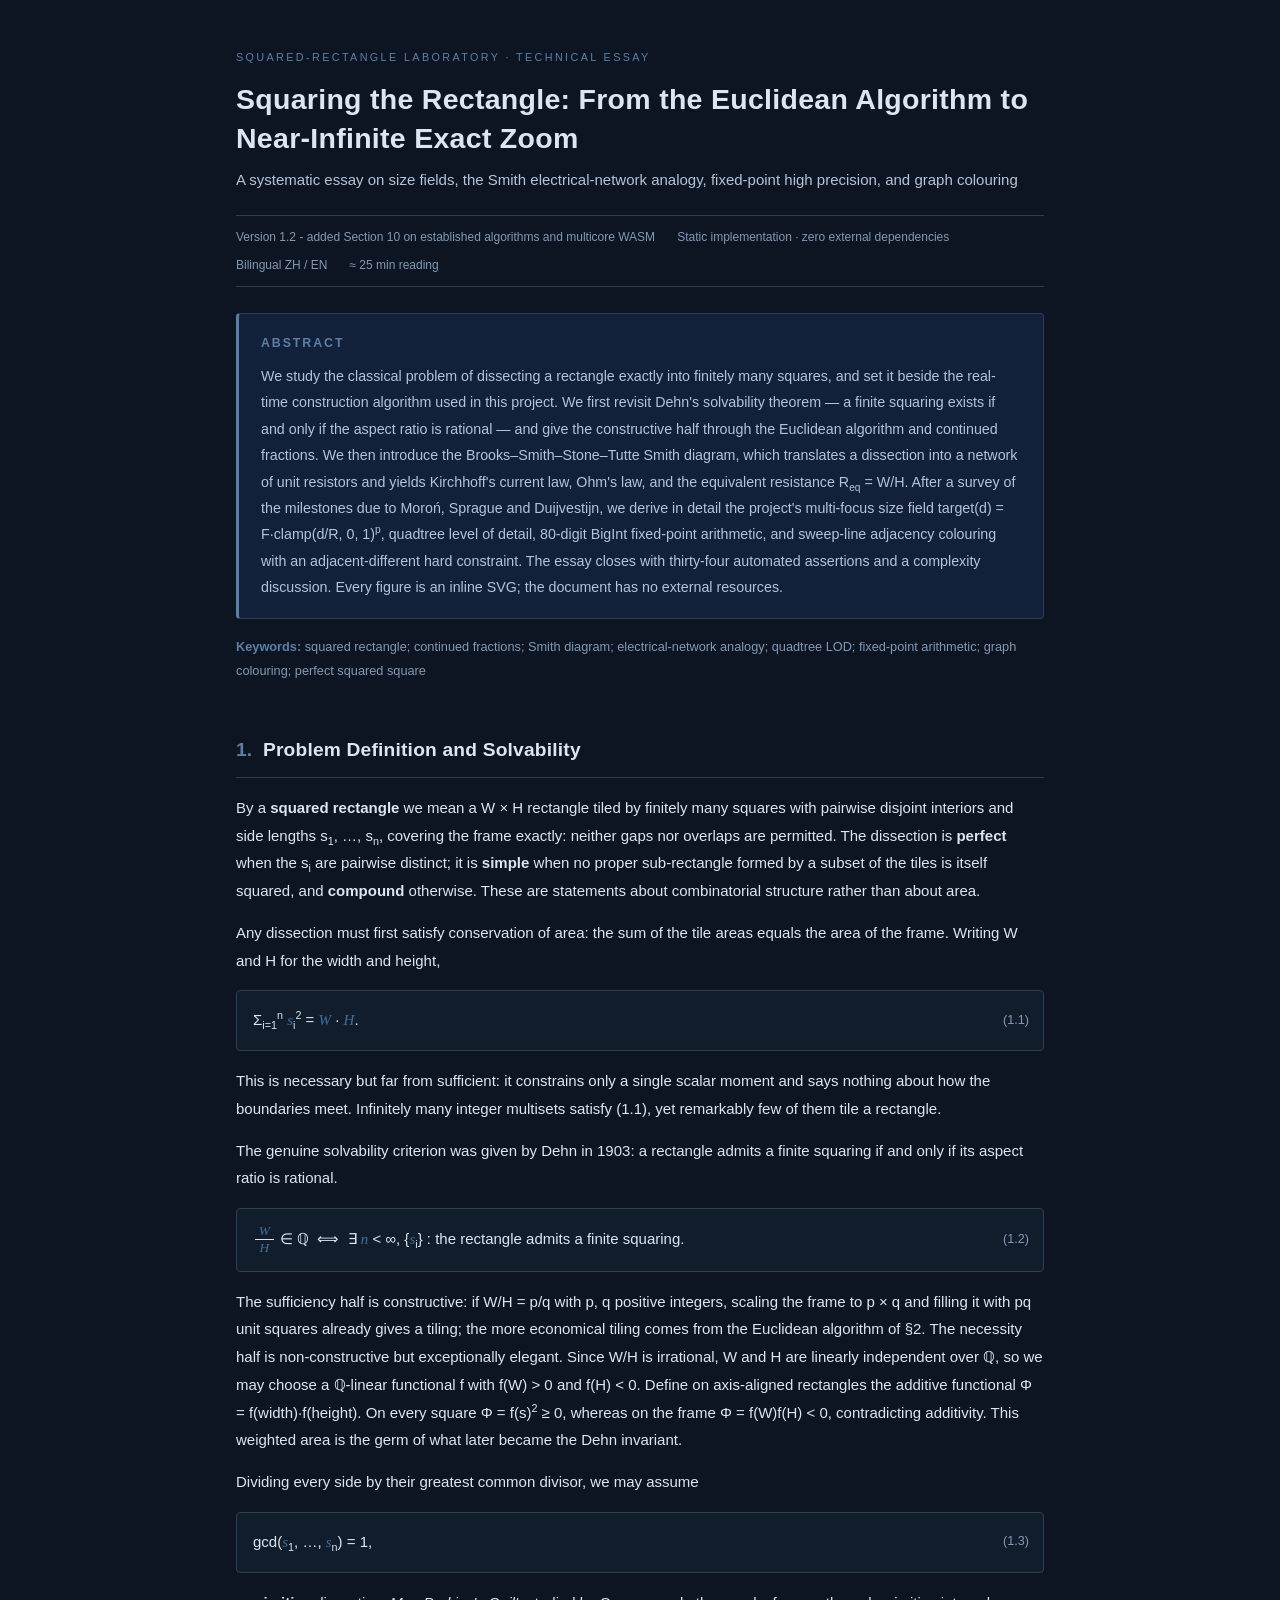
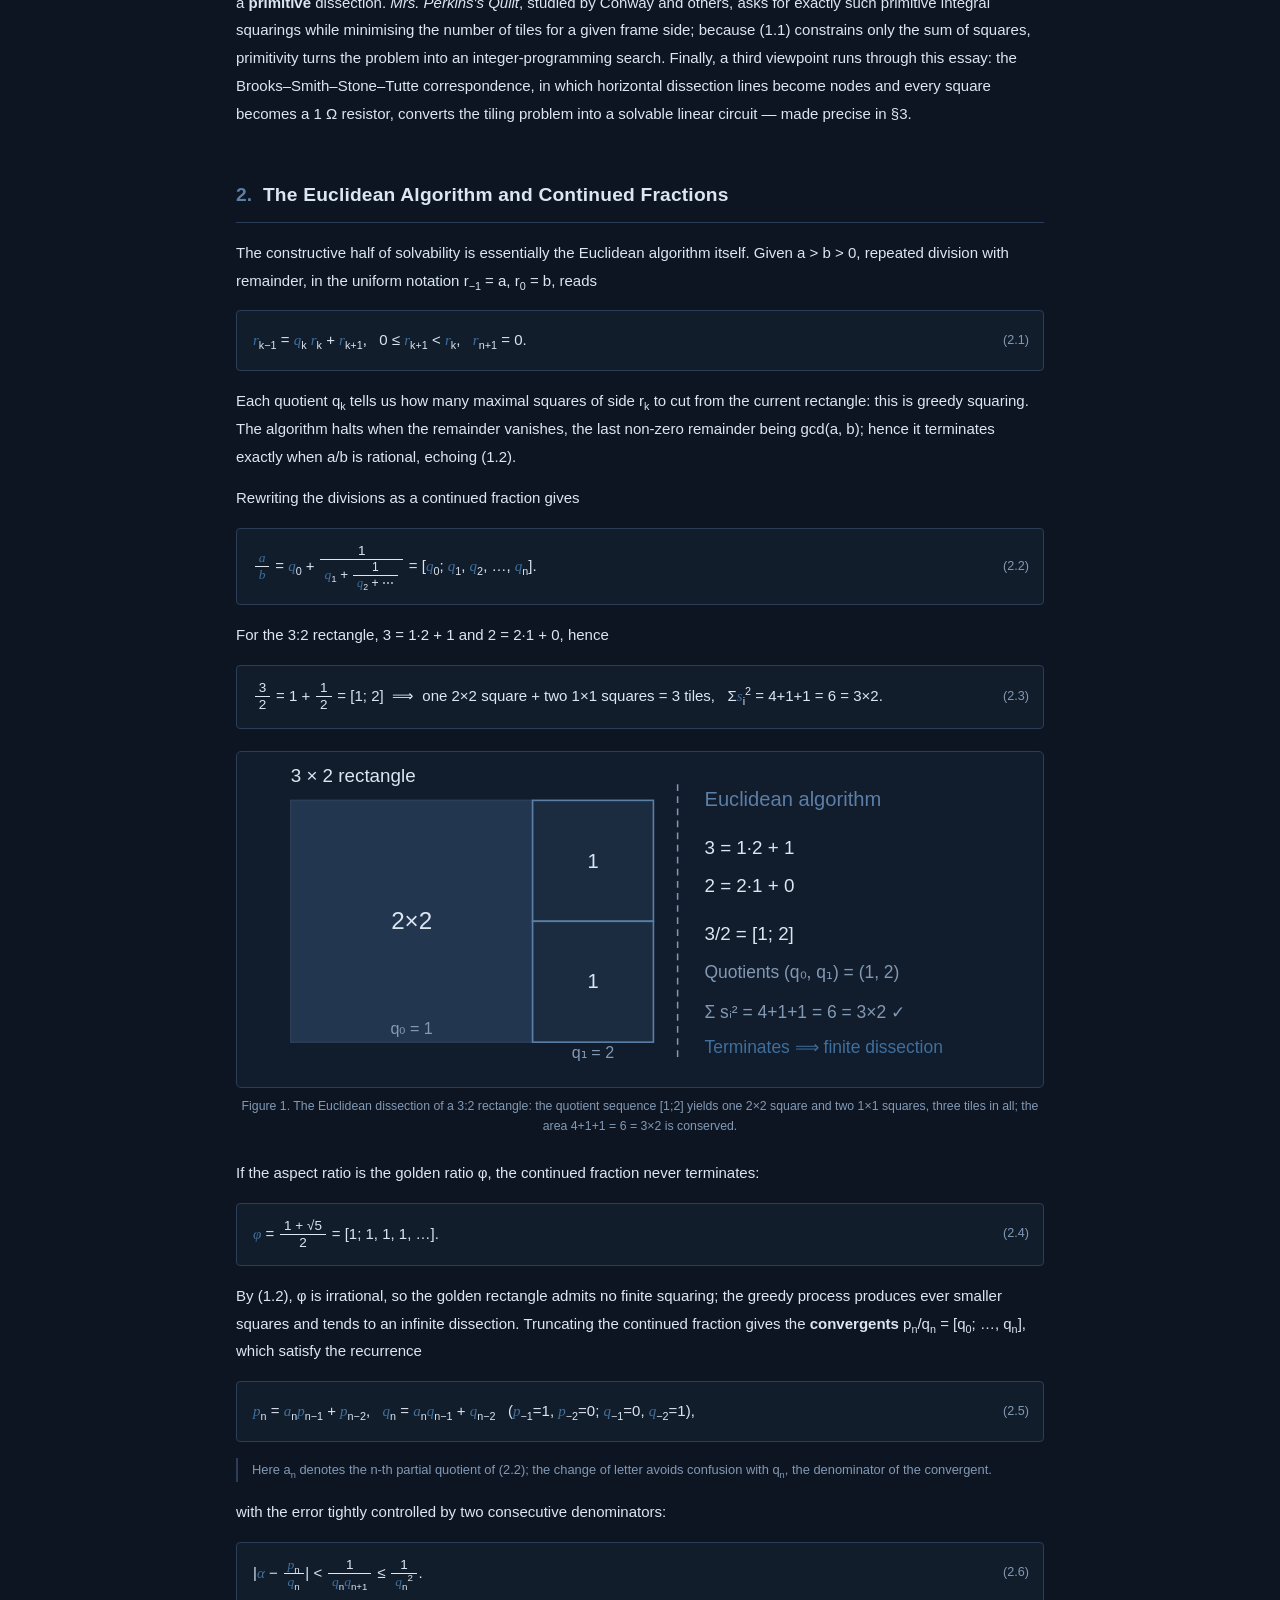
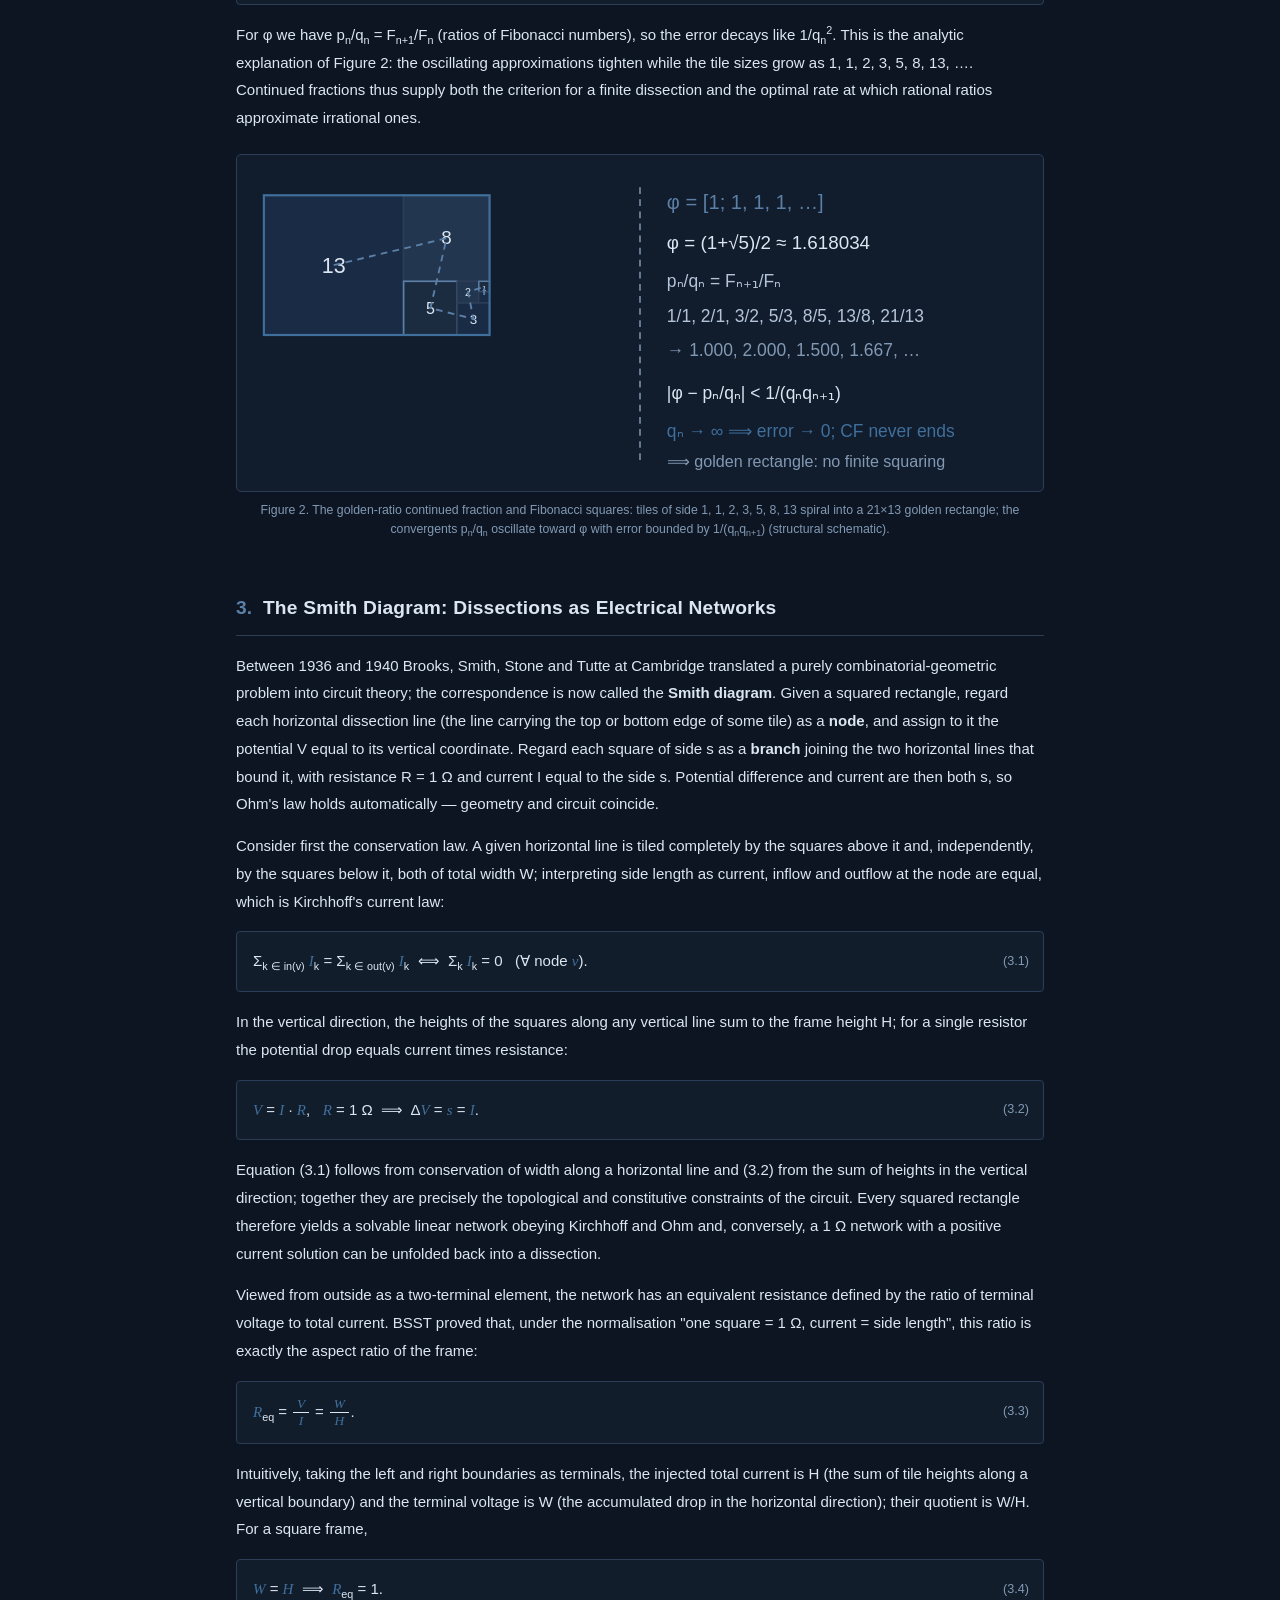
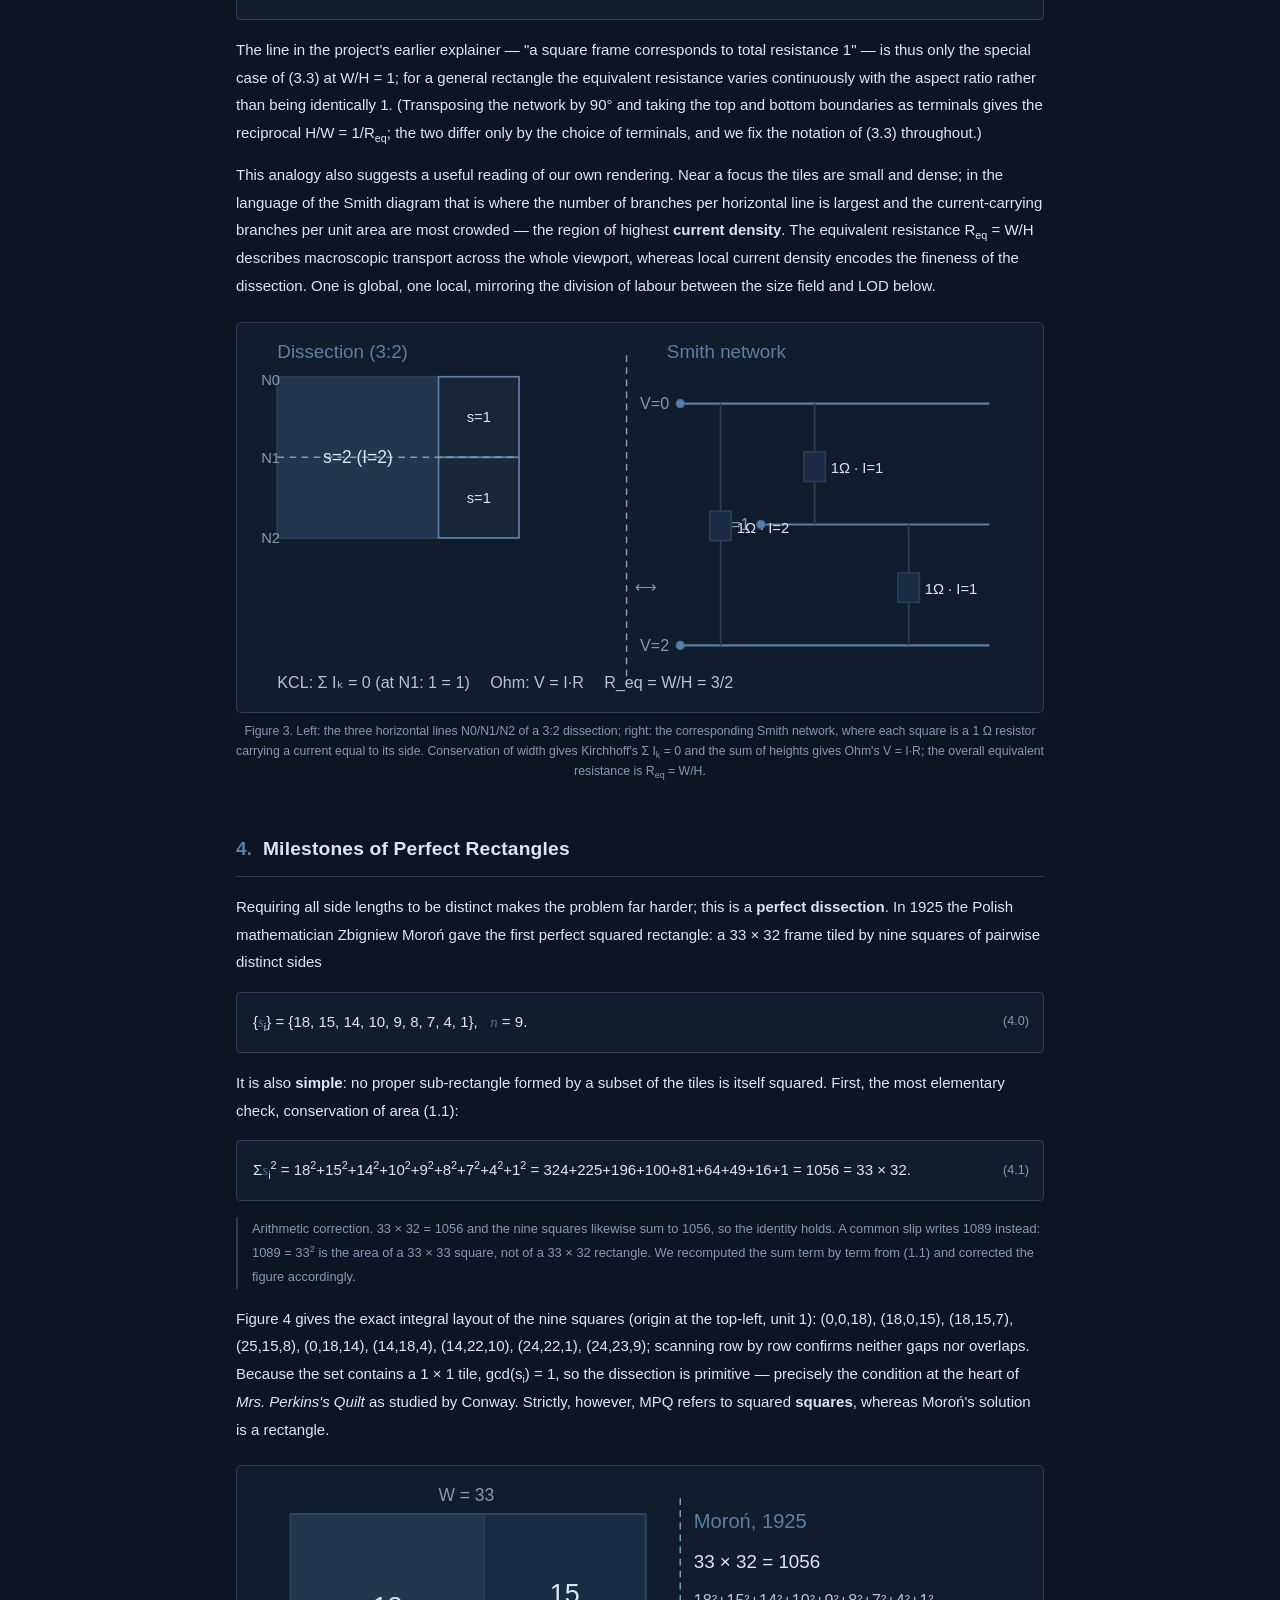
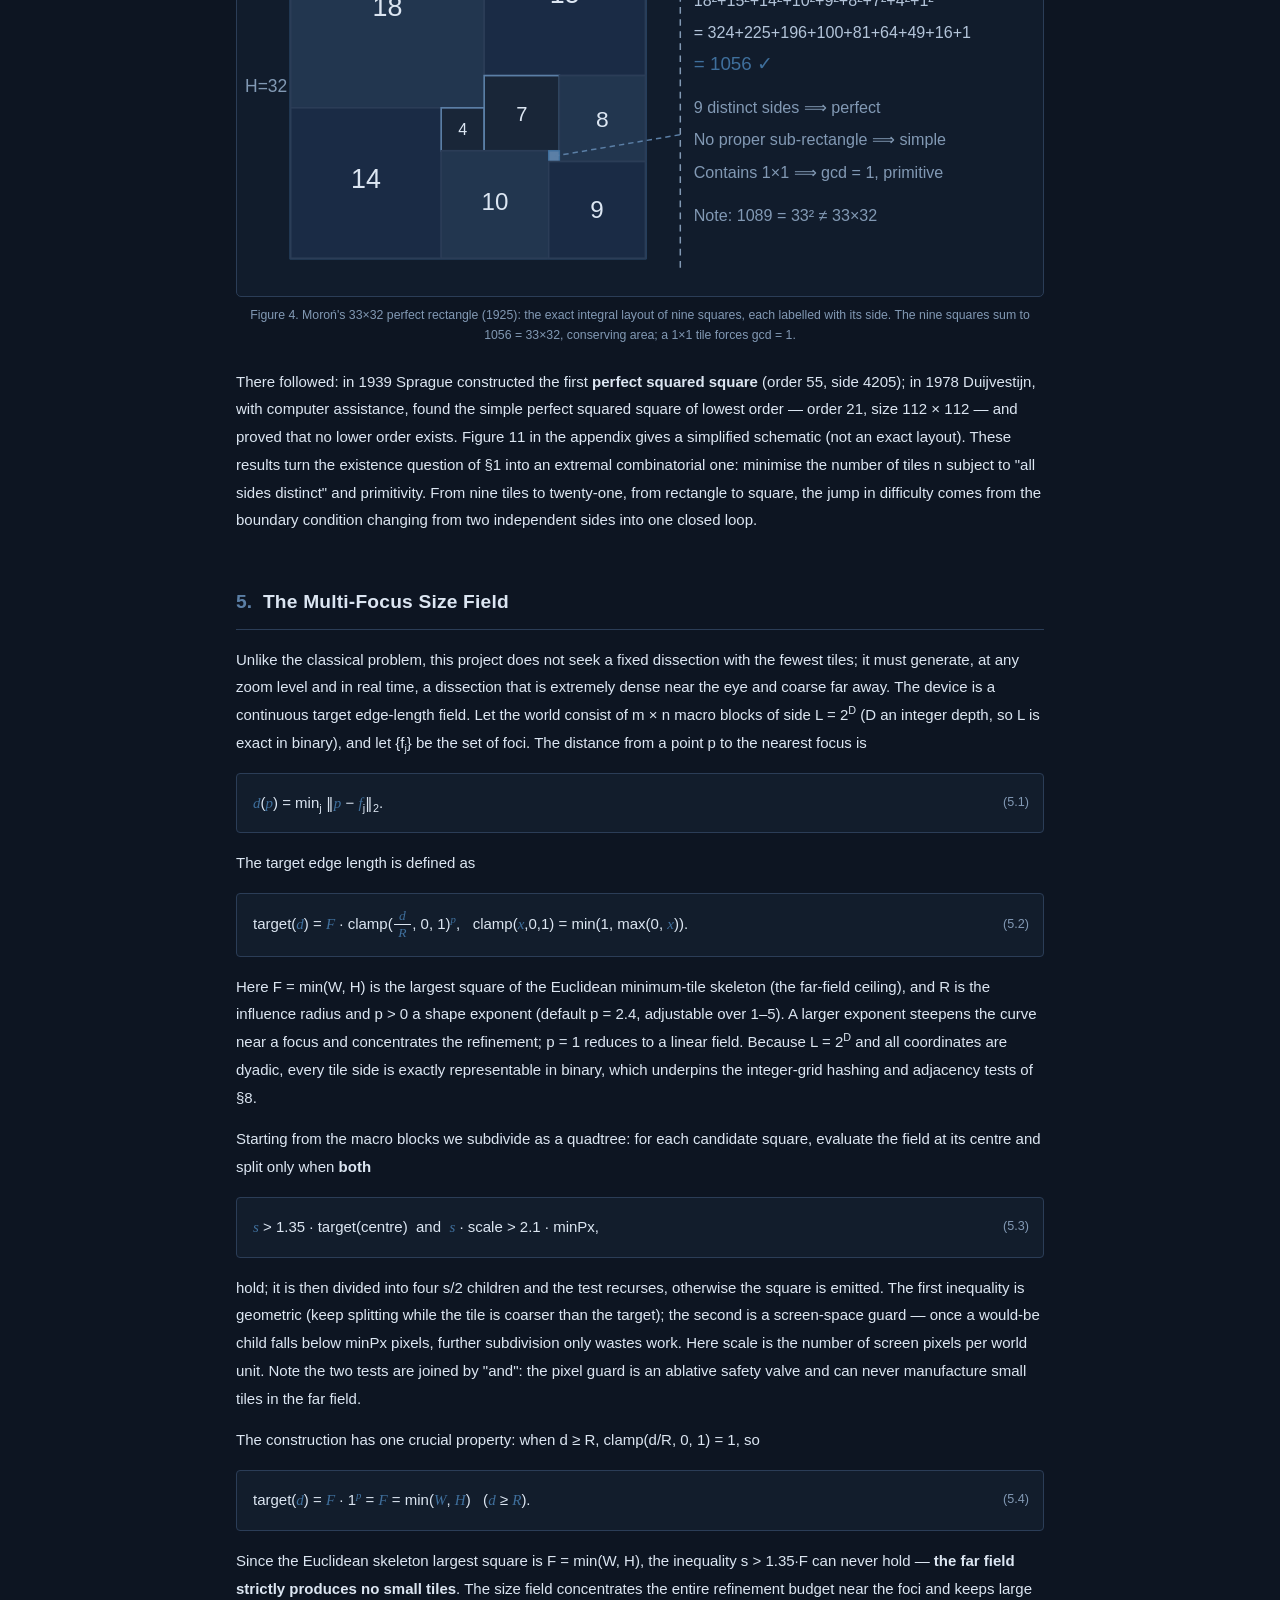
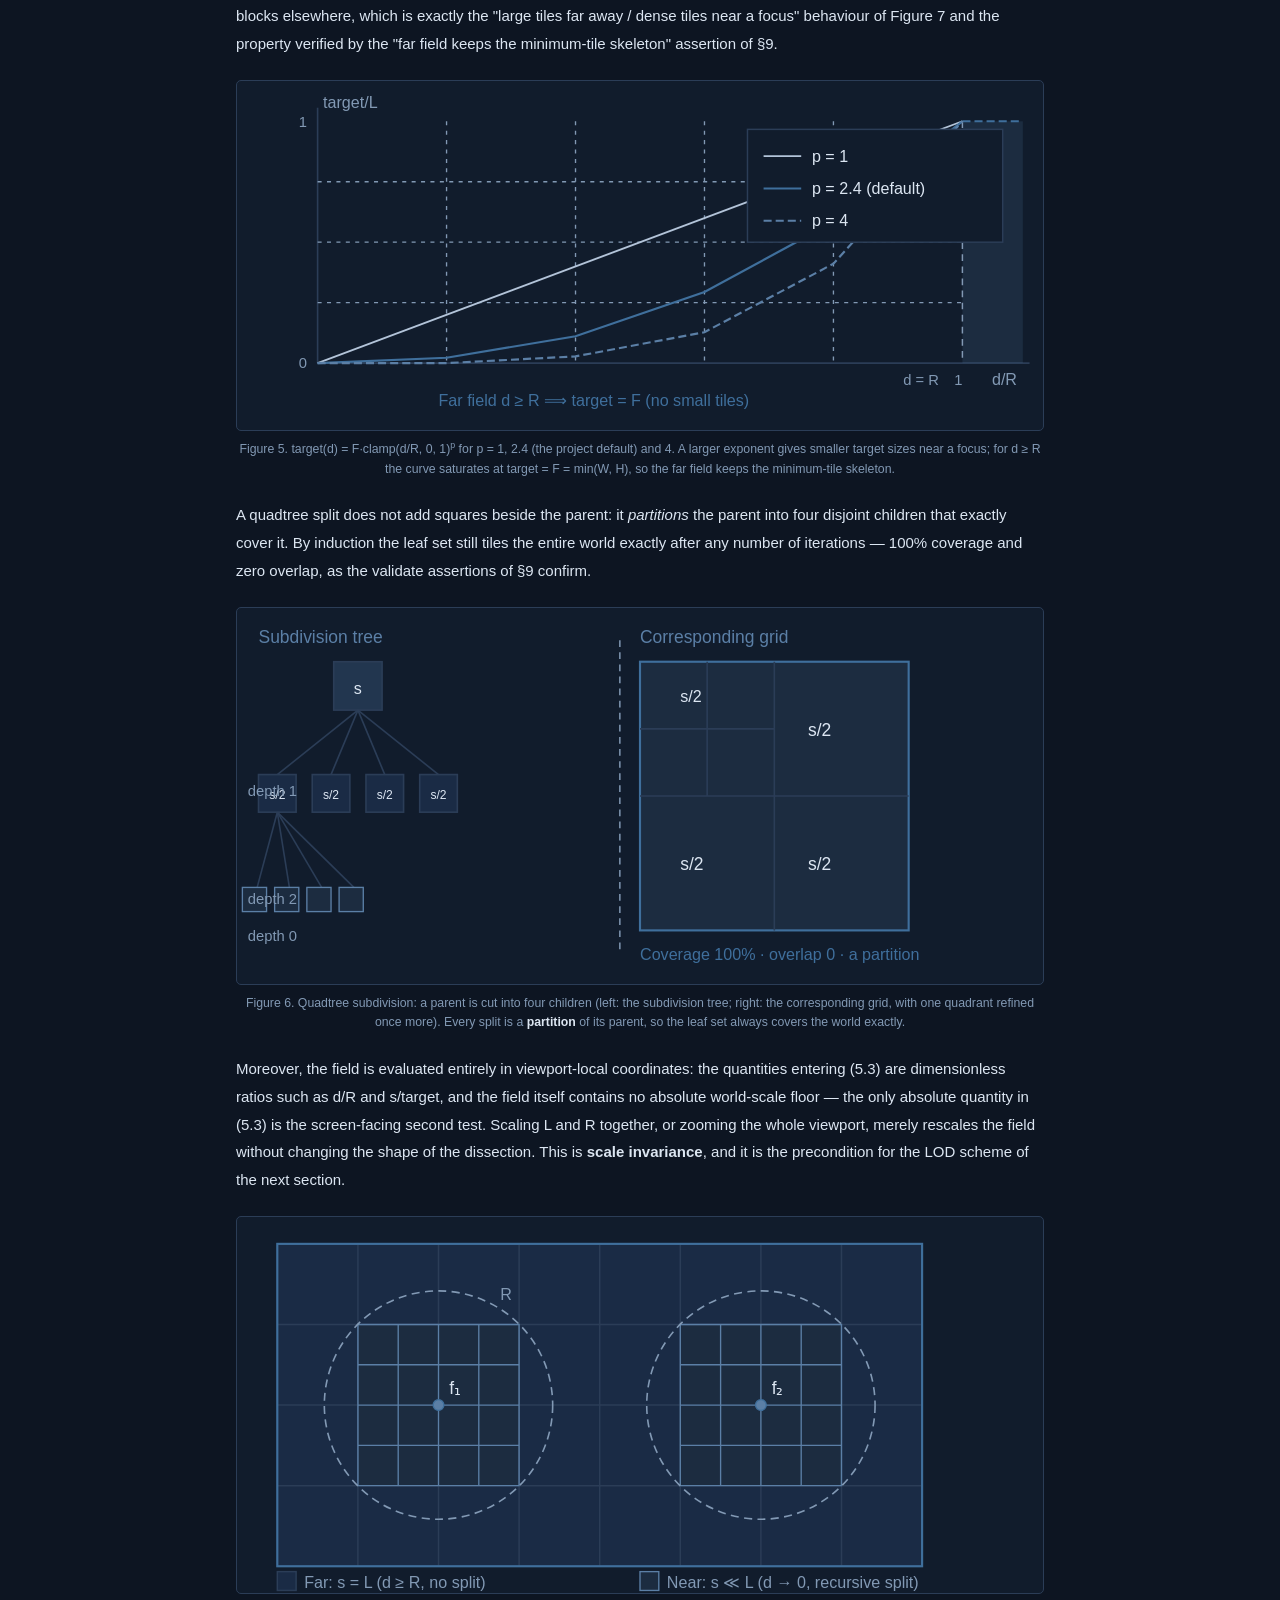
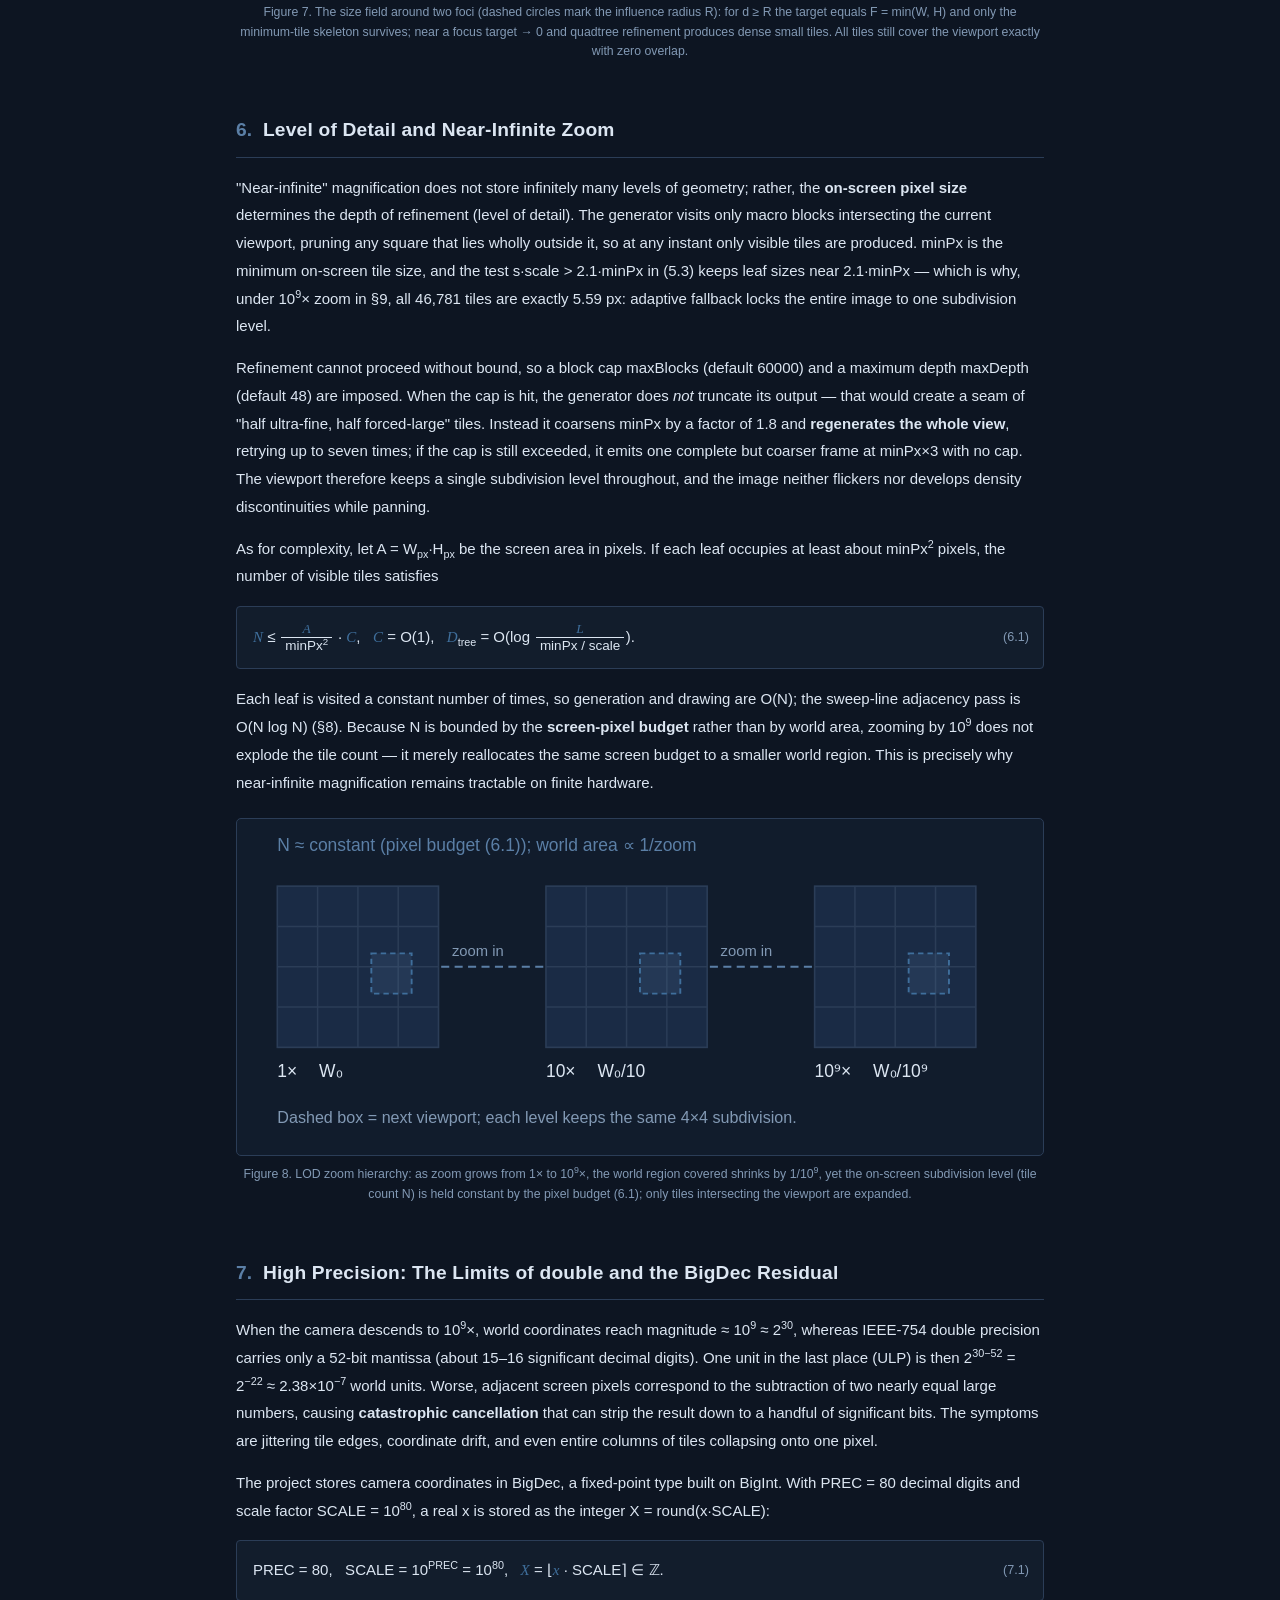
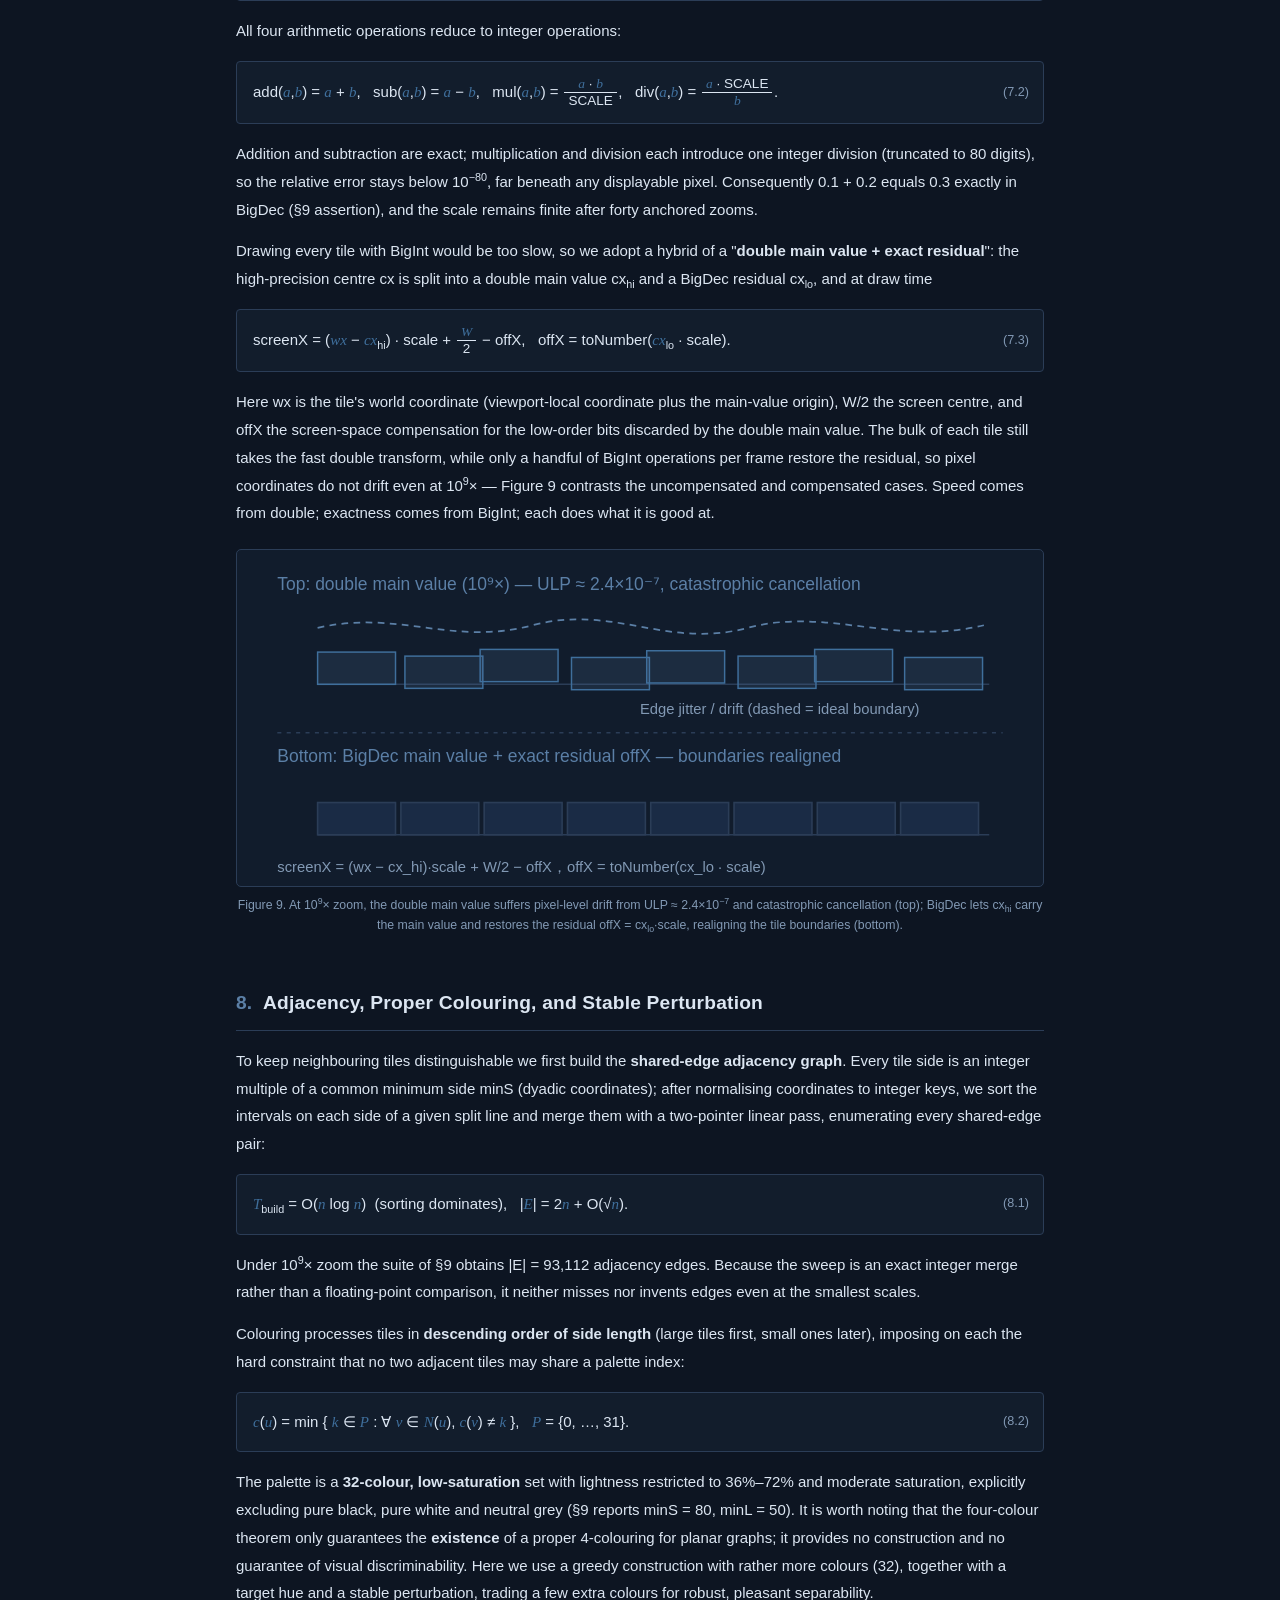
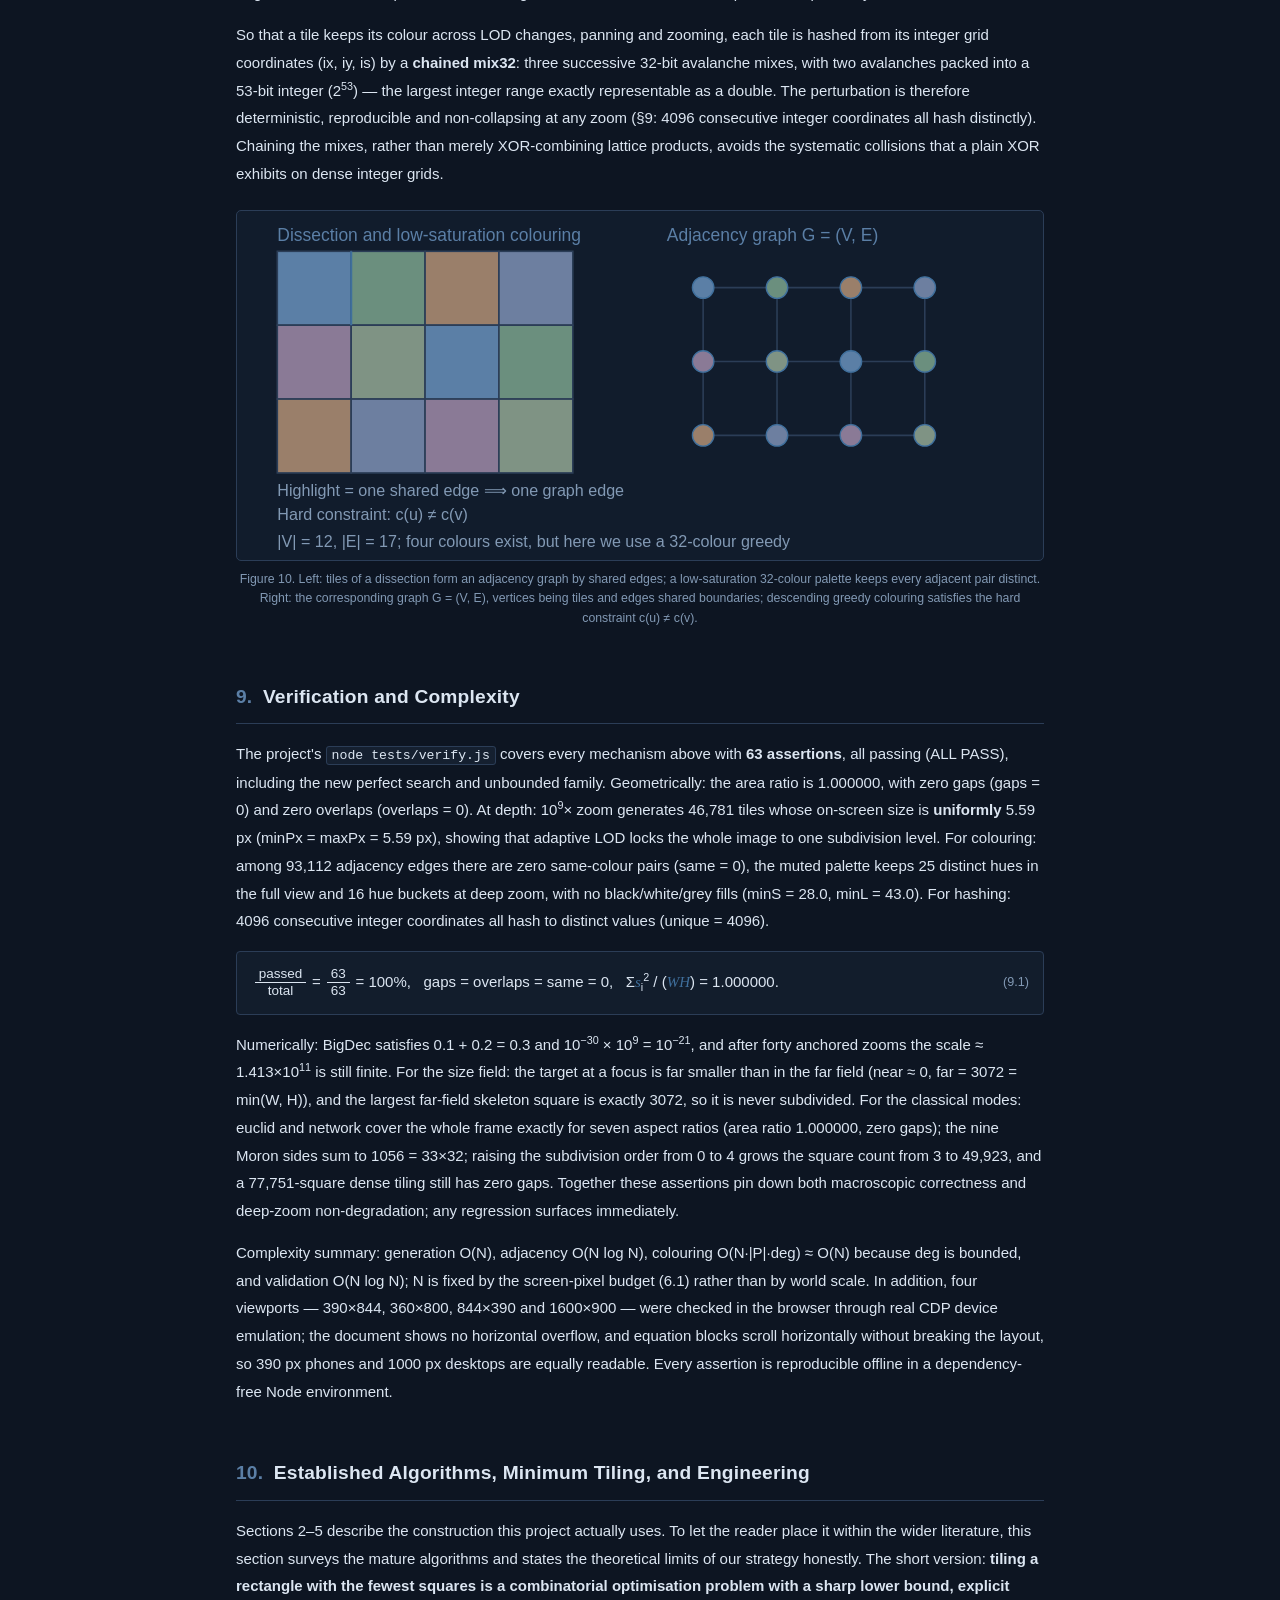
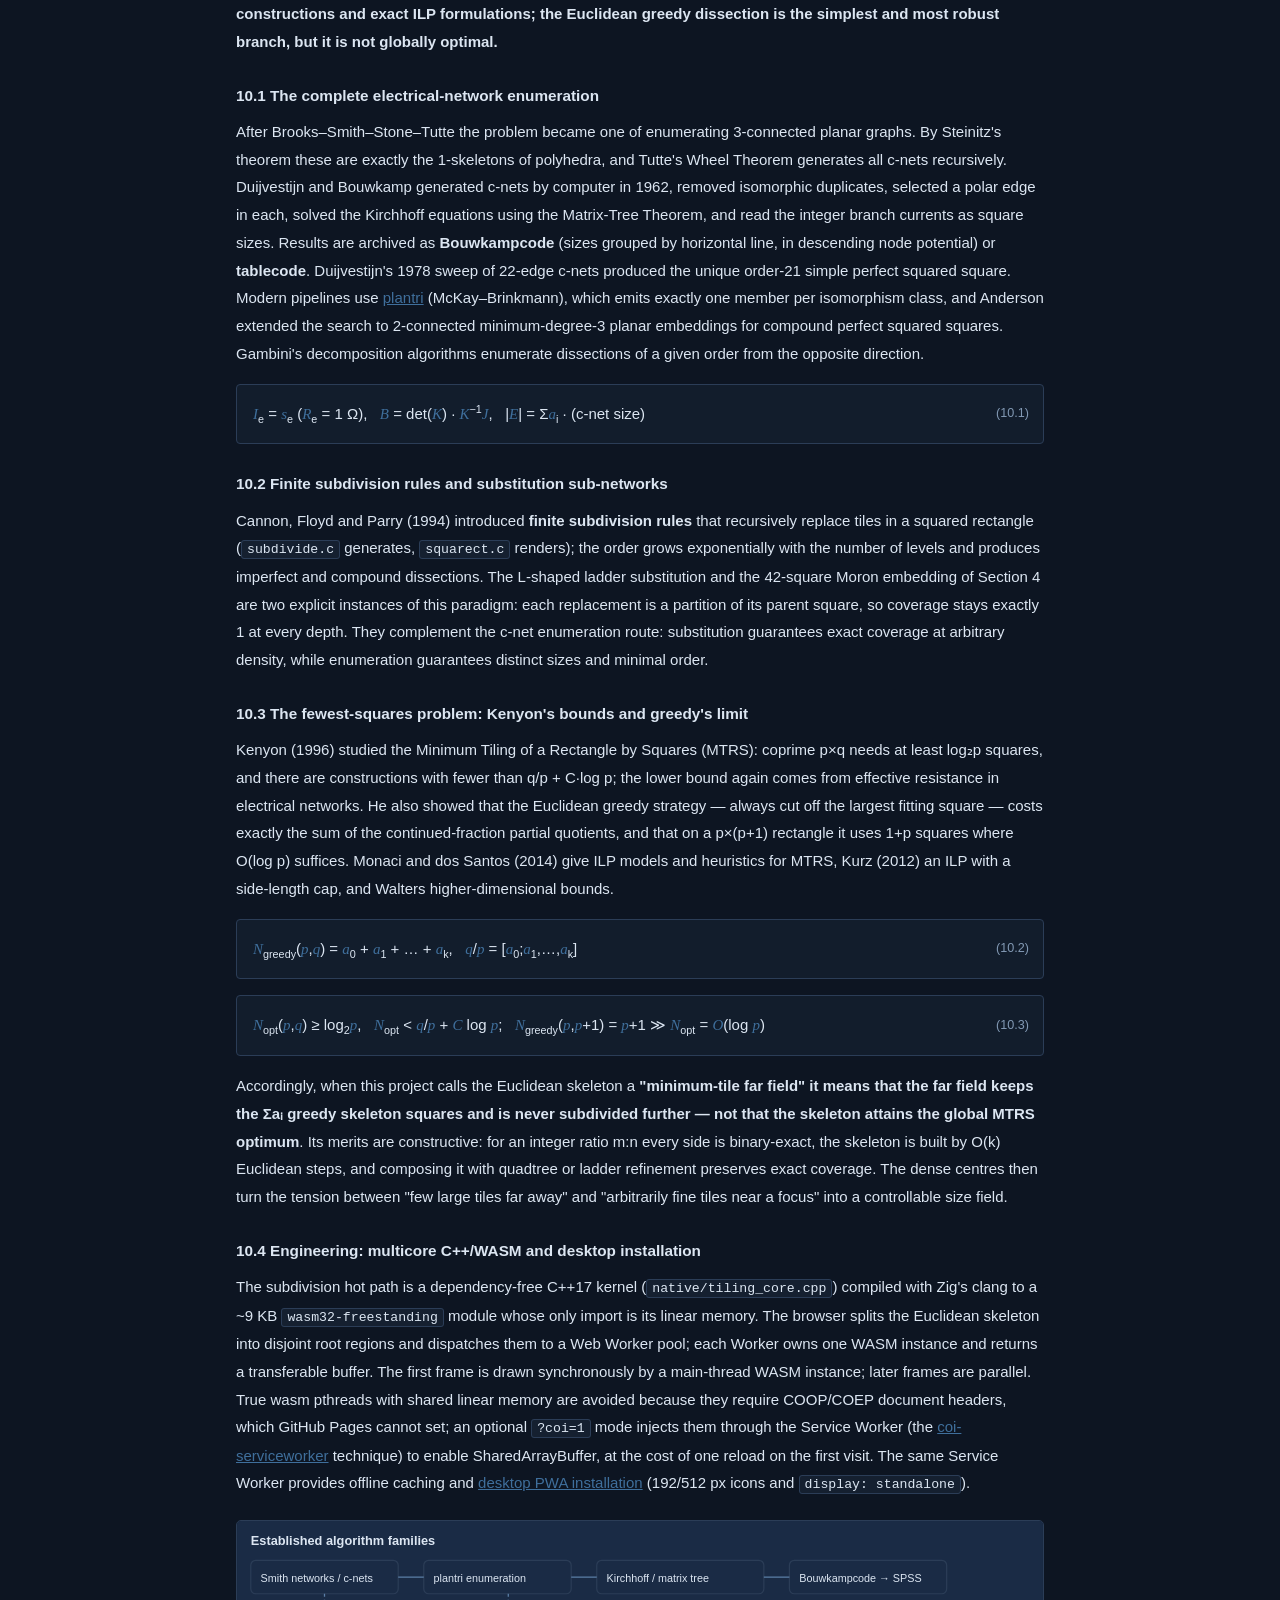
==== commit 9d0d8c09: "Add custom-rectangle perfect search in C++/WASM and BigInt substitution family" ====
--- a/essay.en.html
+++ b/essay.en.html
@@ -557,8 +557,8 @@
 <!-- Section 9 -->
 <section id="s9">
 <h2><span class="num">9.</span>Verification and Complexity</h2>
-<p>The project's <code>node tests/verify.js</code> covers every mechanism above with <strong>34 assertions</strong>, all passing (ALL PASS). Geometrically: the area ratio is 1.000000, with zero gaps (gaps = 0) and zero overlaps (overlaps = 0). At depth: 10<sup>9</sup>× zoom generates 46,781 tiles whose on-screen size is <strong>uniformly</strong> 5.59 px (minPx = maxPx = 5.59 px), showing that adaptive LOD locks the whole image to one subdivision level. For colouring: among 93,112 adjacency edges there are zero same-colour pairs (same = 0), the muted palette keeps 25 distinct hues in the full view and 16 hue buckets at deep zoom, with no black/white/grey fills (minS = 28.0, minL = 43.0). For hashing: 4096 consecutive integer coordinates all hash to distinct values (unique = 4096).</p>
-<div class="eq"><span class="eqn">(9.1)</span><span class="frac"><i>passed</i><b>total</b></span> = <span class="frac"><i>34</i><b>34</b></span> = 100%, &nbsp; gaps = overlaps = same = 0, &nbsp; Σ<var>s</var><sub>i</sub><sup>2</sup> / (<var>W</var><var>H</var>) = 1.000000.</div>
+<p>The project's <code>node tests/verify.js</code> covers every mechanism above with <strong>63 assertions</strong>, all passing (ALL PASS), including the new perfect search and unbounded family. Geometrically: the area ratio is 1.000000, with zero gaps (gaps = 0) and zero overlaps (overlaps = 0). At depth: 10<sup>9</sup>× zoom generates 46,781 tiles whose on-screen size is <strong>uniformly</strong> 5.59 px (minPx = maxPx = 5.59 px), showing that adaptive LOD locks the whole image to one subdivision level. For colouring: among 93,112 adjacency edges there are zero same-colour pairs (same = 0), the muted palette keeps 25 distinct hues in the full view and 16 hue buckets at deep zoom, with no black/white/grey fills (minS = 28.0, minL = 43.0). For hashing: 4096 consecutive integer coordinates all hash to distinct values (unique = 4096).</p>
+<div class="eq"><span class="eqn">(9.1)</span><span class="frac"><i>passed</i><b>total</b></span> = <span class="frac"><i>63</i><b>63</b></span> = 100%, &nbsp; gaps = overlaps = same = 0, &nbsp; Σ<var>s</var><sub>i</sub><sup>2</sup> / (<var>W</var><var>H</var>) = 1.000000.</div>
 <p>Numerically: BigDec satisfies 0.1 + 0.2 = 0.3 and 10<sup>−30</sup> × 10<sup>9</sup> = 10<sup>−21</sup>, and after forty anchored zooms the scale ≈ 1.413×10<sup>11</sup> is still finite. For the size field: the target at a focus is far smaller than in the far field (near ≈ 0, far = 3072 = min(W, H)), and the largest far-field skeleton square is exactly 3072, so it is never subdivided. For the classical modes: euclid and network cover the whole frame exactly for seven aspect ratios (area ratio 1.000000, zero gaps); the nine Moron sides sum to 1056 = 33×32; raising the subdivision order from 0 to 4 grows the square count from 3 to 49,923, and a 77,751-square dense tiling still has zero gaps. Together these assertions pin down both macroscopic correctness and deep-zoom non-degradation; any regression surfaces immediately.</p>
 <p>Complexity summary: generation O(N), adjacency O(N log N), colouring O(N·|P|·deg) ≈ O(N) because deg is bounded, and validation O(N log N); N is fixed by the screen-pixel budget (6.1) rather than by world scale. In addition, four viewports — 390×844, 360×800, 844×390 and 1600×900 — were checked in the browser through real CDP device emulation; the document shows no horizontal overflow, and equation blocks scroll horizontally without breaking the layout, so 390 px phones and 1000 px desktops are equally readable. Every assertion is reproducible offline in a dependency-free Node environment.</p>
 </section>
@@ -615,6 +615,35 @@
 </svg>
 <figcaption>Figure 12. The established algorithm families and this project's WASM worker-pool data flow. The upper row is the classic c-net → Kirchhoff → Bouwkampcode → perfect squared square pipeline; the middle row shows continued fractions, finite subdivision rules, MTRS bounds and ILP models; the lower row shows the C++ kernel dispatch.</figcaption>
 </figure>
+
+<h3>10.5 Complete search and exact verification for arbitrary integer frames</h3>
+<p>The classic route of §10.1 enumerates <em>all</em> perfect solutions forward from planar graphs. This project adds a practical reverse path: given a user-defined integer frame <var>W</var>×<var>H</var>, search directly in the C++ kernel by skyline backtracking. Completeness follows from one simple but strong observation: let <var>y</var> be the current lowest skyline height and <var>x</var> the leftmost column attaining it. The square covering point (<var>x</var>, <var>y</var>) must have its lower-left corner exactly there — columns to its left are taller (the point is already occupied) and the cells below are filled, so the square can extend neither left nor down. Hence every valid dissection can be generated by repeatedly filling the leftmost lowest notch; the enumeration is complete.</p>
+<div class="eq"><span class="eqn">(10.3)</span> <var>x</var> = min{ <var>i</var> : <var>h</var><sub><var>i</var></sub> = min<sub><var>j</var></sub> <var>h</var><sub><var>j</var></sub> }, &nbsp; <var>a</var> = max{ <var>k</var> : <var>h</var><sub><var>x</var>+<var>k</var></sub> = <var>h</var><sub><var>x</var></sub> }, &nbsp; 1 ≤ <var>s</var> ≤ min(<var>a</var>, <var>H</var>−<var>h</var><sub><var>x</var></sub>)</div>
+<p>Here <var>h</var><sub><var>i</var></sub> is the height of column <var>i</var>, <var>a</var> the available width and <var>s</var> a candidate side. Perfection requires the <var>s</var> to be pairwise distinct; the area bound <span class="frac"><i>Σ<sub>used</sub> s² + Σ<sub>free</sub> s²</i><b>≥</b></span> <var>WH</var> is decided exactly in <var>i64</var>, with no floating tolerance. The candidate order is permuted by a seed, so several Workers searching with different seeds return different primitive solutions; duplicates are removed by a signature of the side multiset. Every found tiling passes a second independent check: scan-line gaps and overlaps, distinct sides and <var>i64</var> area conservation — <strong>unverified dissections never reach the UI</strong>. Together with the render-time check of §9 this forms a double guard.</p>
+<div class="eq"><span class="eqn">(10.4)</span> <var>V</var>(<var>W</var>,<var>H</var>, 𝒮) = [ Σ<var>s</var><sub><var>i</var></sub>² = <var>WH</var> ] ∧ [ |{<var>s</var><sub><var>i</var>}| = |𝒮| ] ∧ [ gaps = overlaps = 0 ]</div>
+
+<h3>10.6 Exact arithmetic libraries and a near-infinite solution family</h3>
+<p>Mature libraries guard both ends of the pipeline. A drawn decimal ratio is first rationalised to a bounded-denominator continued-fraction convergent by <a href="https://rawgit.com/rawify/Fraction.js/master/README.md" target="_blank" rel="noopener noreferrer">Fraction.js</a> (e.g. 1.618 → 144:89), then scaled to an integer frame ≤384; catalogue-match residuals are computed by <a href="https://mikemcl.github.io/decimal.js/" target="_blank" rel="noopener noreferrer">Decimal.js</a> at 40 significant digits so a near-miss cannot round to zero. The search itself is pure integer, while the substitution chain uses native <strong>BigInt</strong>: once the frame reaches 10<sup>24</sup>, even the integer itself is unrepresentable in double precision, yet BigInt keeps every side exact.</p>
+<p>Two indefinitely repeatable operations expand a primitive solution. Integer scaling <var>k</var> multiplies every coordinate and side by <var>k</var>, preserving distinctness and coverage. Anderson self-substitution picks a square whose side <var>s</var> divides the frame <var>F</var> and replaces it by a copy of the whole tiling scaled by <var>m</var>=<var>F</var>/<var>s</var>; the new frame is <var>F</var>′=<var>Fm</var> and the order <var>n</var>′=2<var>n</var>−1, accepted only if sides stay pairwise distinct. Both operations close inside the set of perfect dissections, so they can be iterated arbitrarily, producing the unbounded family 21→41→81→161→321→… This is the precise meaning of "nearly infinitely many perfect dissections" in this project — not that a fixed finite frame has infinitely many solutions, but that the constructible family is unbounded.</p>
+<div class="eq"><span class="eqn">(10.5)</span> <var>n</var><sub><var>t</var>+1</sub> = 2<var>n</var><sub><var>t</var></sub> − 1, &nbsp; <var>n</var><sub><var>t</var></sub> = (<var>n</var><sub>0</sub>−1)·2<sup><var>t</var></sup> + 1, &nbsp; <var>F</var><sub><var>t</var>+1</sub> = <var>F</var><sub><var>t</var></sub><sup>2</sup>/<var>s</var></div>
+<figure>
+<svg viewBox="0 0 680 250" role="img" aria-label="Skyline backtracking and the unbounded substitution family">
+  <text x="14" y="20" font-size="12" style="fill:var(--ink);stroke:none;font-weight:600">Figure 13. Left: complete skyline backtracking. Right: the unbounded substitution family.</text>
+  <g font-size="10.5" style="fill:var(--ink);stroke:none">
+    <rect x="14" y="36" width="300" height="46" rx="5" fill="none" stroke="var(--line)" stroke-width="1.2"/><text x="24" y="55">Skyline h[]: lowest notch (x,y)</text><text x="24" y="71">candidate s ≤ min(free width, H−y), unused</text>
+    <rect x="14" y="96" width="300" height="46" rx="5" fill="none" stroke="var(--line)" stroke-width="1.2"/><text x="24" y="115">i64 area bound + seeded order</text><text x="24" y="131">multi-Worker seeds → deduplicate</text>
+    <rect x="14" y="156" width="300" height="46" rx="5" fill="none" stroke="var(--line)" stroke-width="1.2"/><text x="24" y="175">perfect_verify: gaps/overlaps/distinct/area</text><text x="24" y="191">failure is discarded, never shown</text>
+    <rect x="366" y="36" width="300" height="46" rx="5" fill="none" stroke="var(--line)" stroke-width="1.2"/><text x="376" y="55">primitive n₀=21, frame F</text><text x="376" y="71">Duijvestijn 112×112 (Bouwkampcode)</text>
+    <rect x="366" y="96" width="300" height="46" rx="5" fill="none" stroke="var(--line)" stroke-width="1.2"/><text x="376" y="115">substitute ×t: n = 20·2ᵗ+1</text><text x="376" y="131">21 → 41 → 81 → 161 → 321 → …</text>
+    <rect x="366" y="156" width="300" height="46" rx="5" fill="none" stroke="var(--line)" stroke-width="1.2"/><text x="376" y="175">BigInt exact frame + Decimal projection</text><text x="376" y="191">no float drift at 10²⁴ scale</text>
+  </g>
+  <g stroke="var(--accent)" stroke-width="1.3" fill="none">
+    <path d="M164 82 V96 M164 142 V156 M516 82 V96 M516 142 V156"/>
+  </g>
+  <text x="14" y="226" font-size="11" style="fill:var(--muted);stroke:none">Figure 13. The complete search pipeline with independent i64 verification, and the unbounded family generated by the two closure operations.</text>
+</svg>
+<figcaption>Figure 13. Complete search for a custom rectangle, and the two closure operations that generate nearly infinitely many perfect dissections from one primitive.</figcaption>
+</figure>
 </section>
 
 <!-- Section 11 (references) -->
@@ -636,6 +665,7 @@
   <li><a href="https://en.wikipedia.org/wiki/Kirchhoff%27s_theorem" target="_blank" rel="noopener noreferrer">Kirchhoff's Matrix–Tree Theorem</a>; <a href="https://en.wikipedia.org/wiki/Continued_fraction" target="_blank" rel="noopener noreferrer">Continued fraction</a>; <a href="https://en.wikipedia.org/wiki/Smith_diagram" target="_blank" rel="noopener noreferrer">Smith diagram</a>; <a href="https://en.wikipedia.org/wiki/Squaring_the_square" target="_blank" rel="noopener noreferrer">Squaring the square</a> (Wikipedia entries with further bibliography).</li>
   <li><a href="https://emscripten.org/docs/porting/pthreads.html" target="_blank" rel="noopener noreferrer">Emscripten: Pthreads support</a>; <a href="https://web.dev/articles/coop-coep" target="_blank" rel="noopener noreferrer">web.dev: COOP / COEP</a>; <a href="https://github.com/gzuidhof/coi-serviceworker" target="_blank" rel="noopener noreferrer">coi-serviceworker</a>; <a href="https://developer.mozilla.org/en-US/docs/Web/Progressive_web_apps/Guides/Making_PWAs_installable" target="_blank" rel="noopener noreferrer">MDN: Making PWAs installable</a>. (Engineering basis for threaded WASM and desktop installation.)</li>
   <li><a href="https://www.squaring.net/sq/ss/cpss/cpss.html" target="_blank" rel="noopener noreferrer">Squaring.Net — Compound Perfect Squared Squares, orders 24–86</a>. (Bouwkampcode / tablecode catalogues and c-net counts.)</li>
+  <li><a href="https://github.com/rawify/Fraction.js" target="_blank" rel="noopener noreferrer">Fraction.js</a> (rationals / continued fractions), <a href="https://github.com/MikeMcl/decimal.js" target="_blank" rel="noopener noreferrer">Decimal.js</a> (arbitrary-precision decimal), <a href="https://developer.mozilla.org/en-US/docs/Web/JavaScript/Reference/Global_Objects/BigInt" target="_blank" rel="noopener noreferrer">MDN: BigInt</a> (arbitrary-precision integers). (Mature arithmetic libraries of §10.6, vendored locally.)</li>
 </ol>
 <p class="note">Every link above is a clickable <strong>external reference</strong> that opens in a new tab; none is a resource dependency. All styles, scripts and figures remain inline, so this document is fully readable offline.</p>
 </section>
@@ -663,7 +693,7 @@
 <tr><td><code>maxDepth</code></td><td>Maximum quadtree depth</td><td>48</td></tr>
 <tr><td><code>PREC / SCALE</code></td><td>BigDec fixed-point precision / scale, see (7.1)</td><td>80 / 10<sup>80</sup></td></tr>
 <tr><td><code>|P|</code></td><td>Palette size, see (8.2)</td><td>32</td></tr>
-<tr><td>Assertions</td><td><code>tests/verify.js</code> assertions, see (9.1)</td><td>24, all passing</td></tr>
+<tr><td>Assertions</td><td><code>tests/verify.js</code> assertions, see (9.1)</td><td>63, all passing</td></tr>
 </tbody>
 </table>
 <p>Interaction: the wheel or +/− zooms, dragging pans, and the console switches the dissection algorithm (quad / euclid / network), aspect ratio, focus count, exponent p, palette and random seed. The <code>?theme=dark|light</code> query is supplied by the parent through the iframe; on start-up the document sets <code>data-theme</code> on <code>&lt;html&gt;</code> accordingly, with both palettes fully defined as CSS variables.</p>
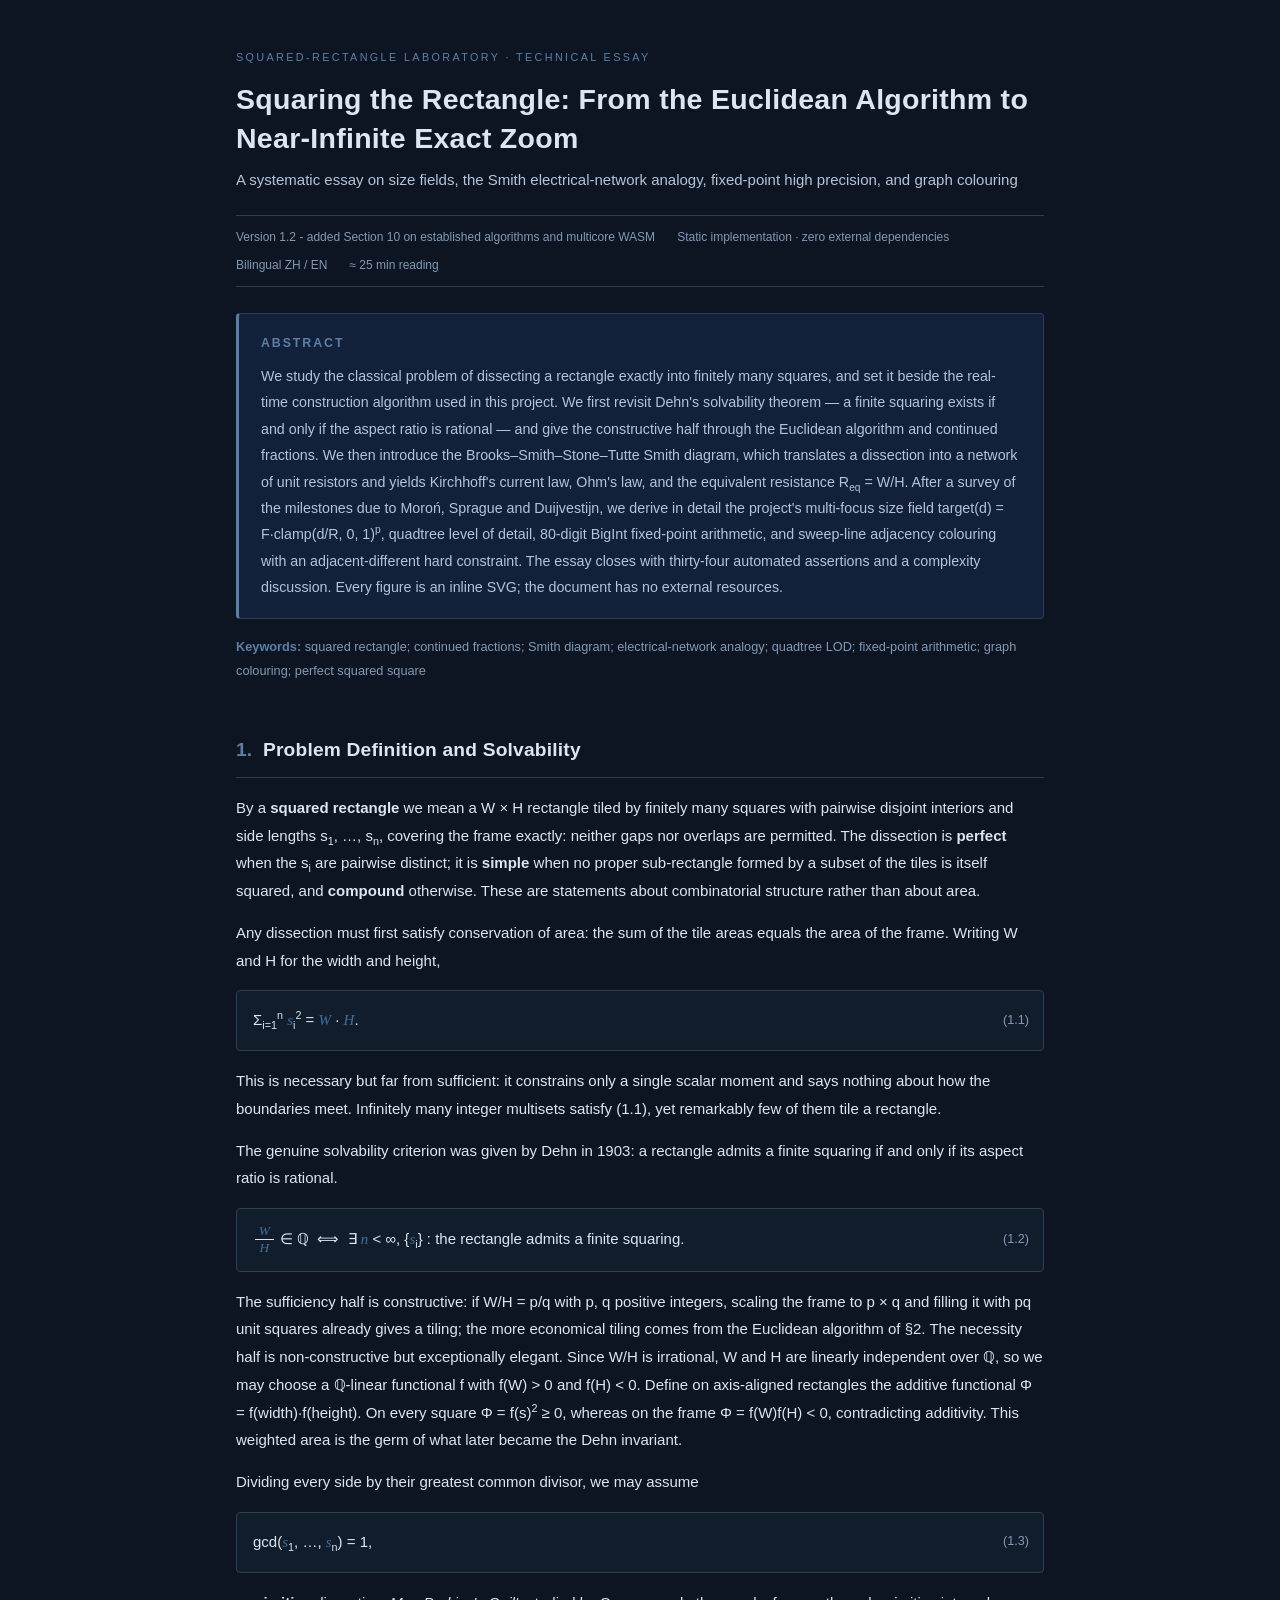
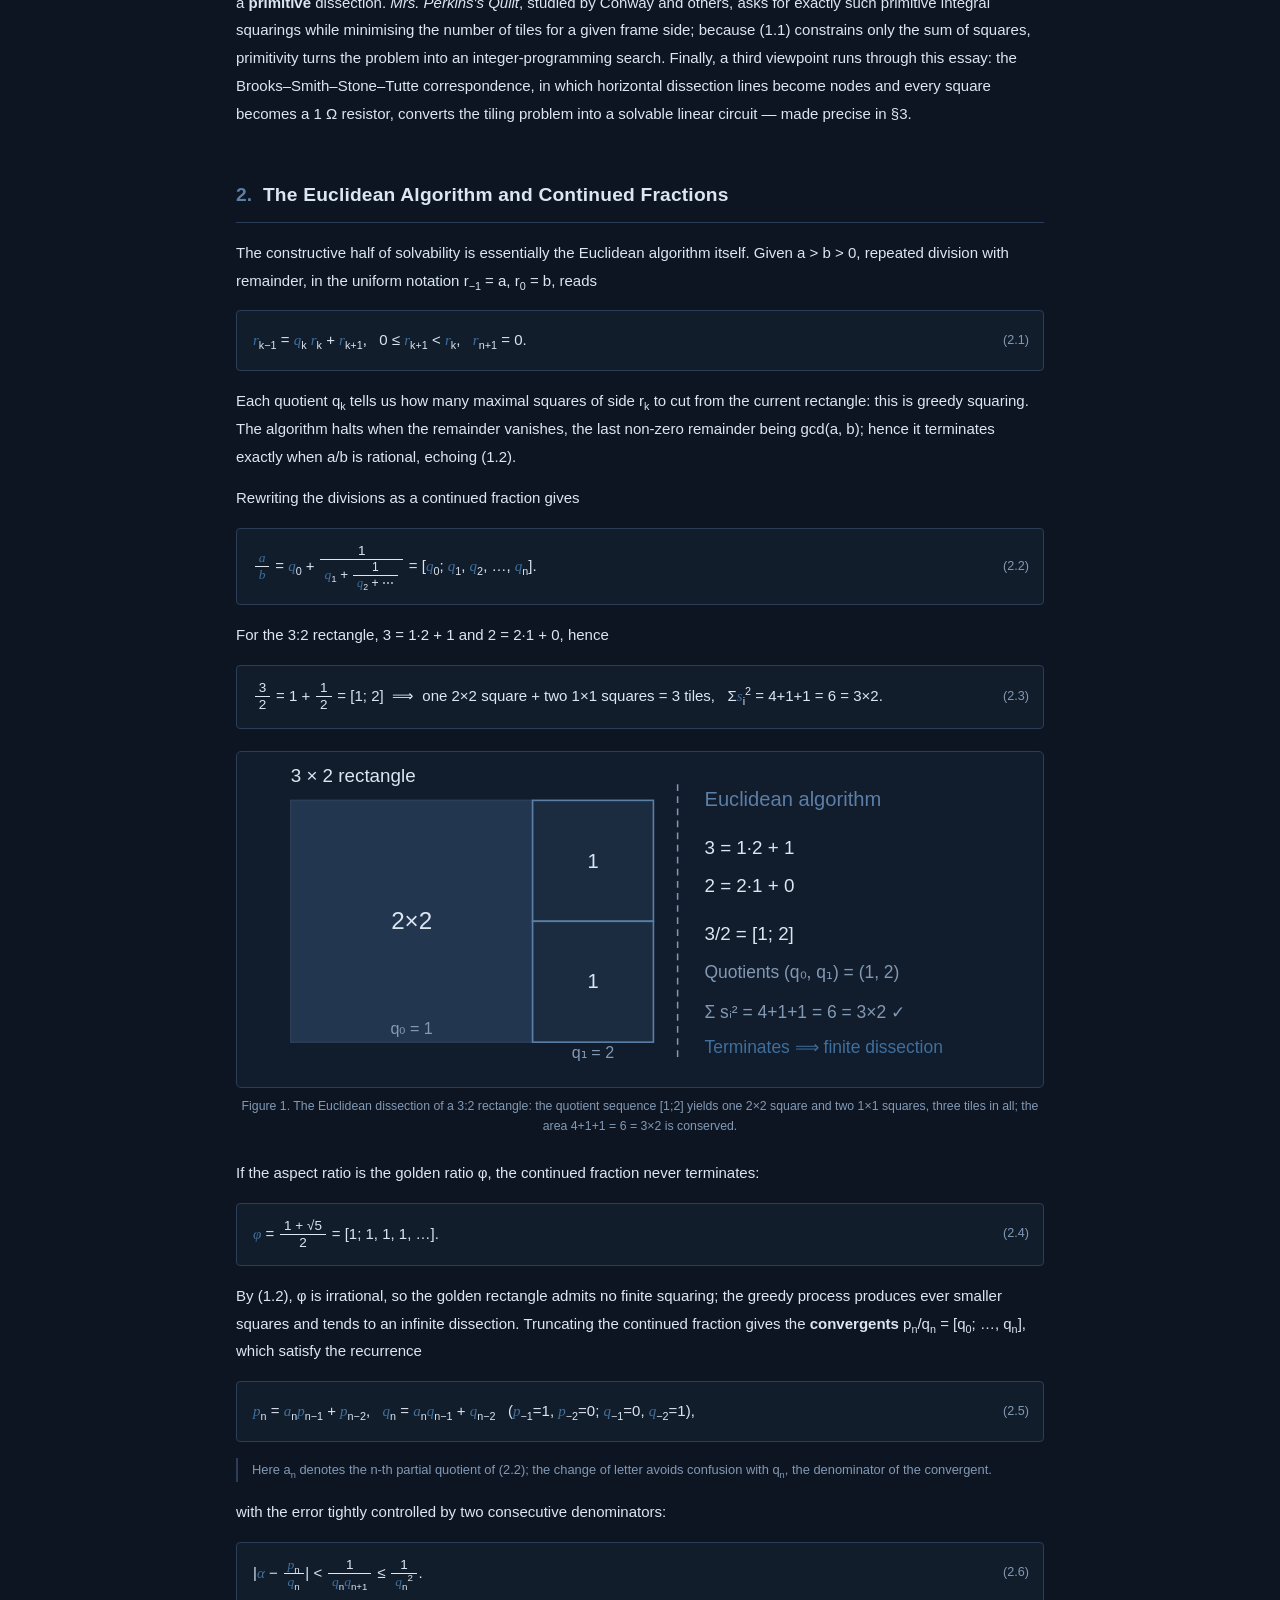
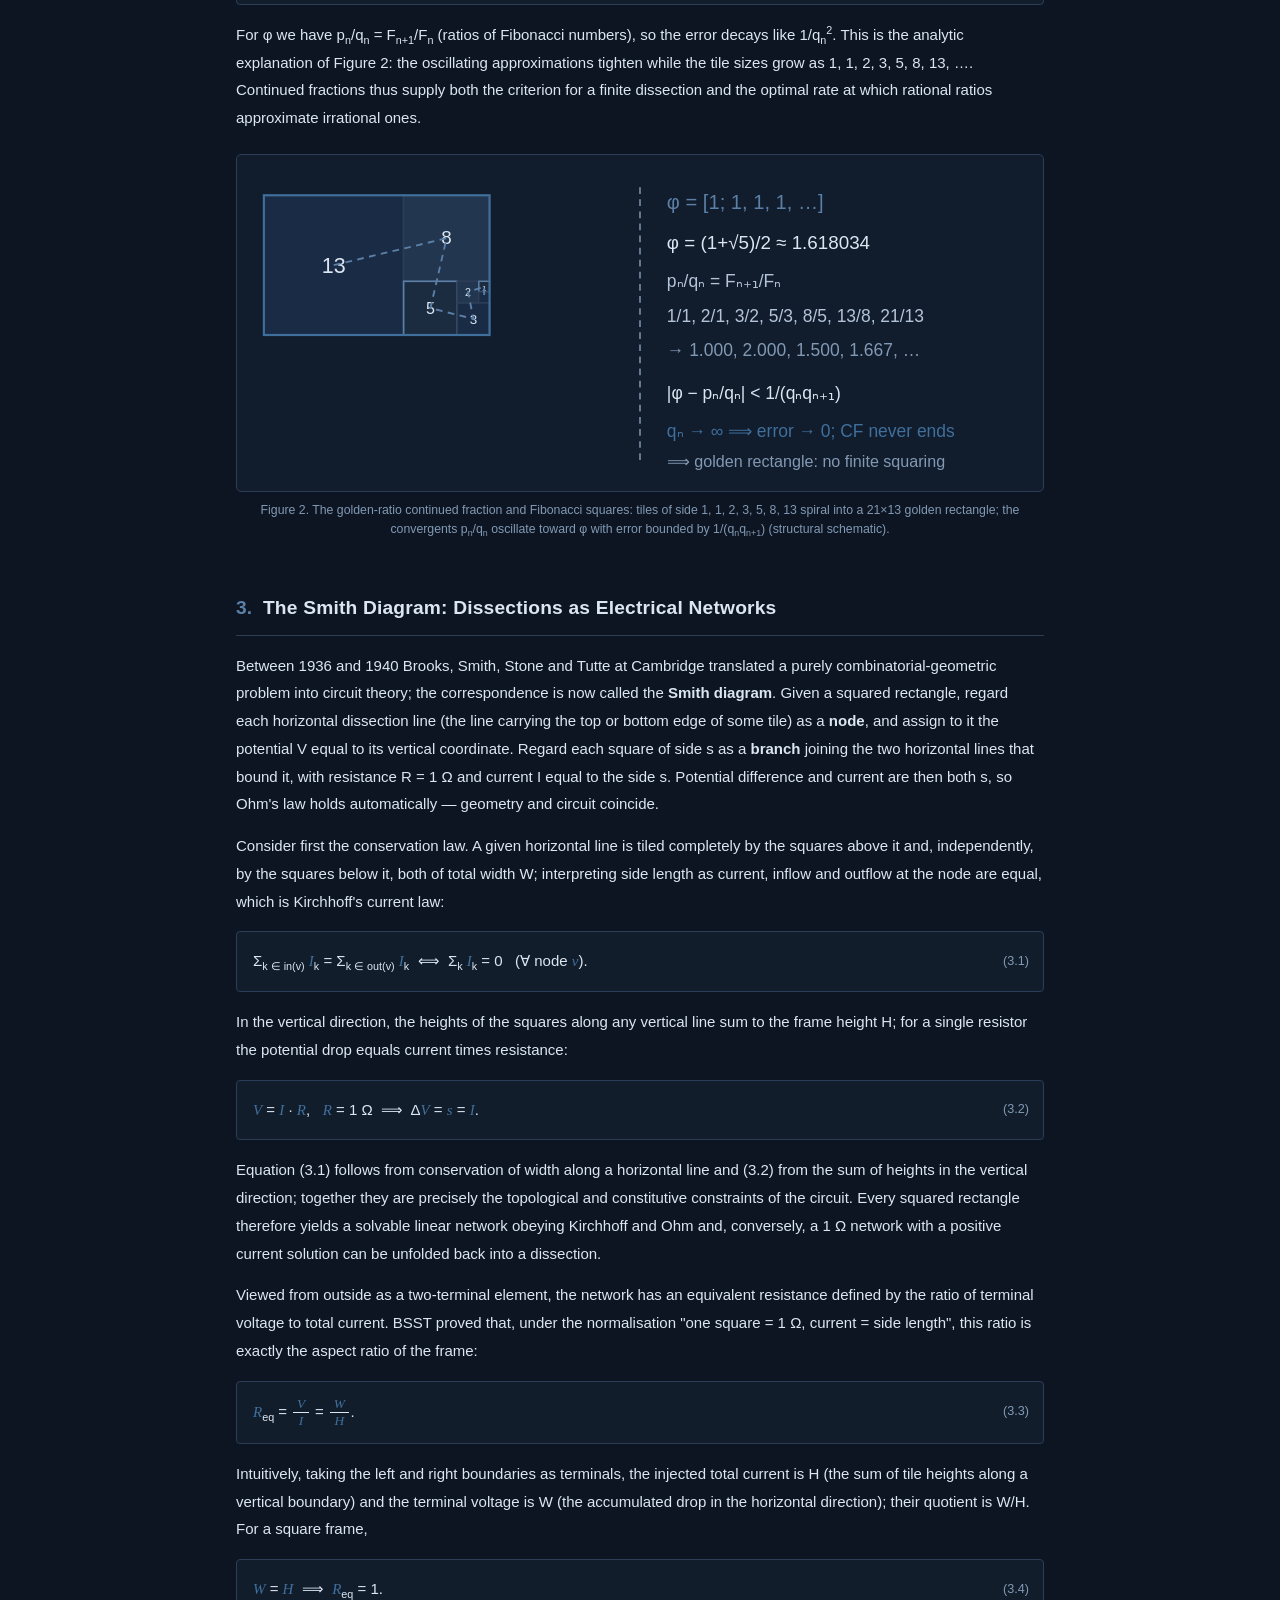
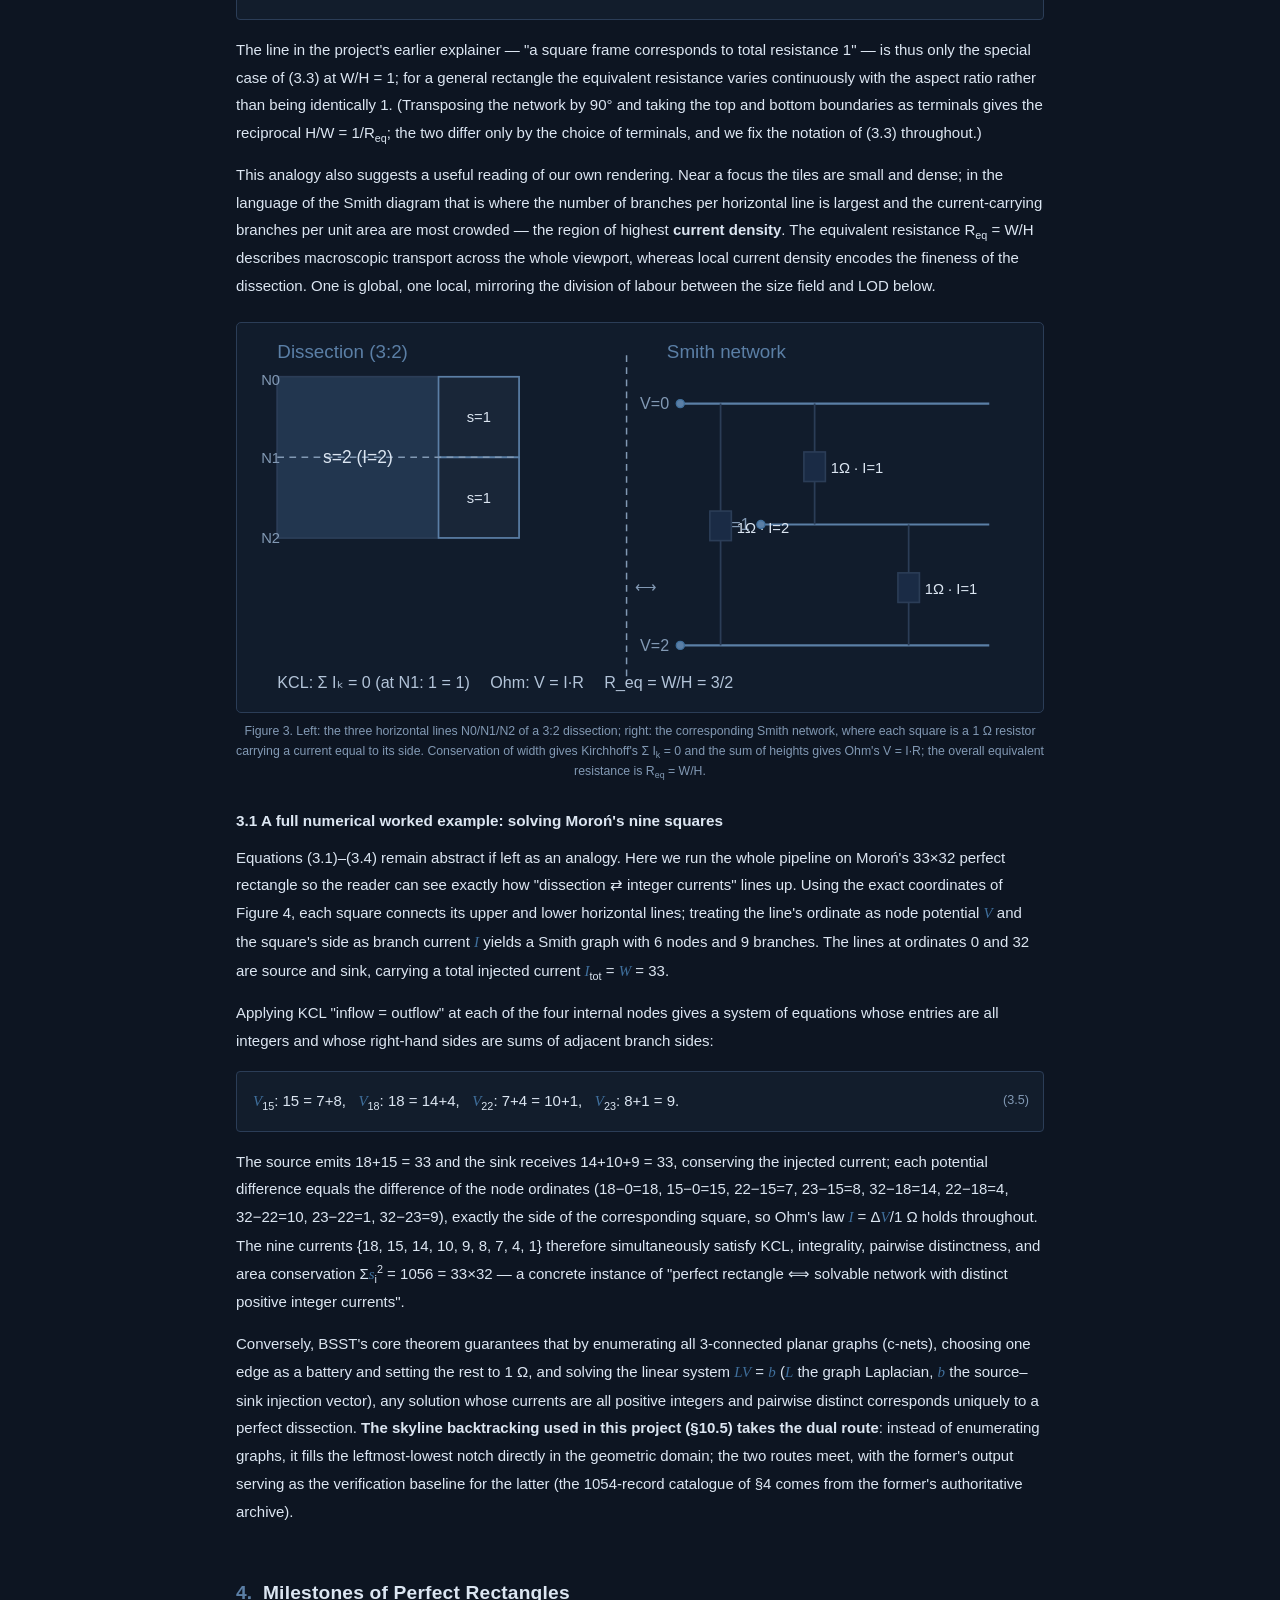
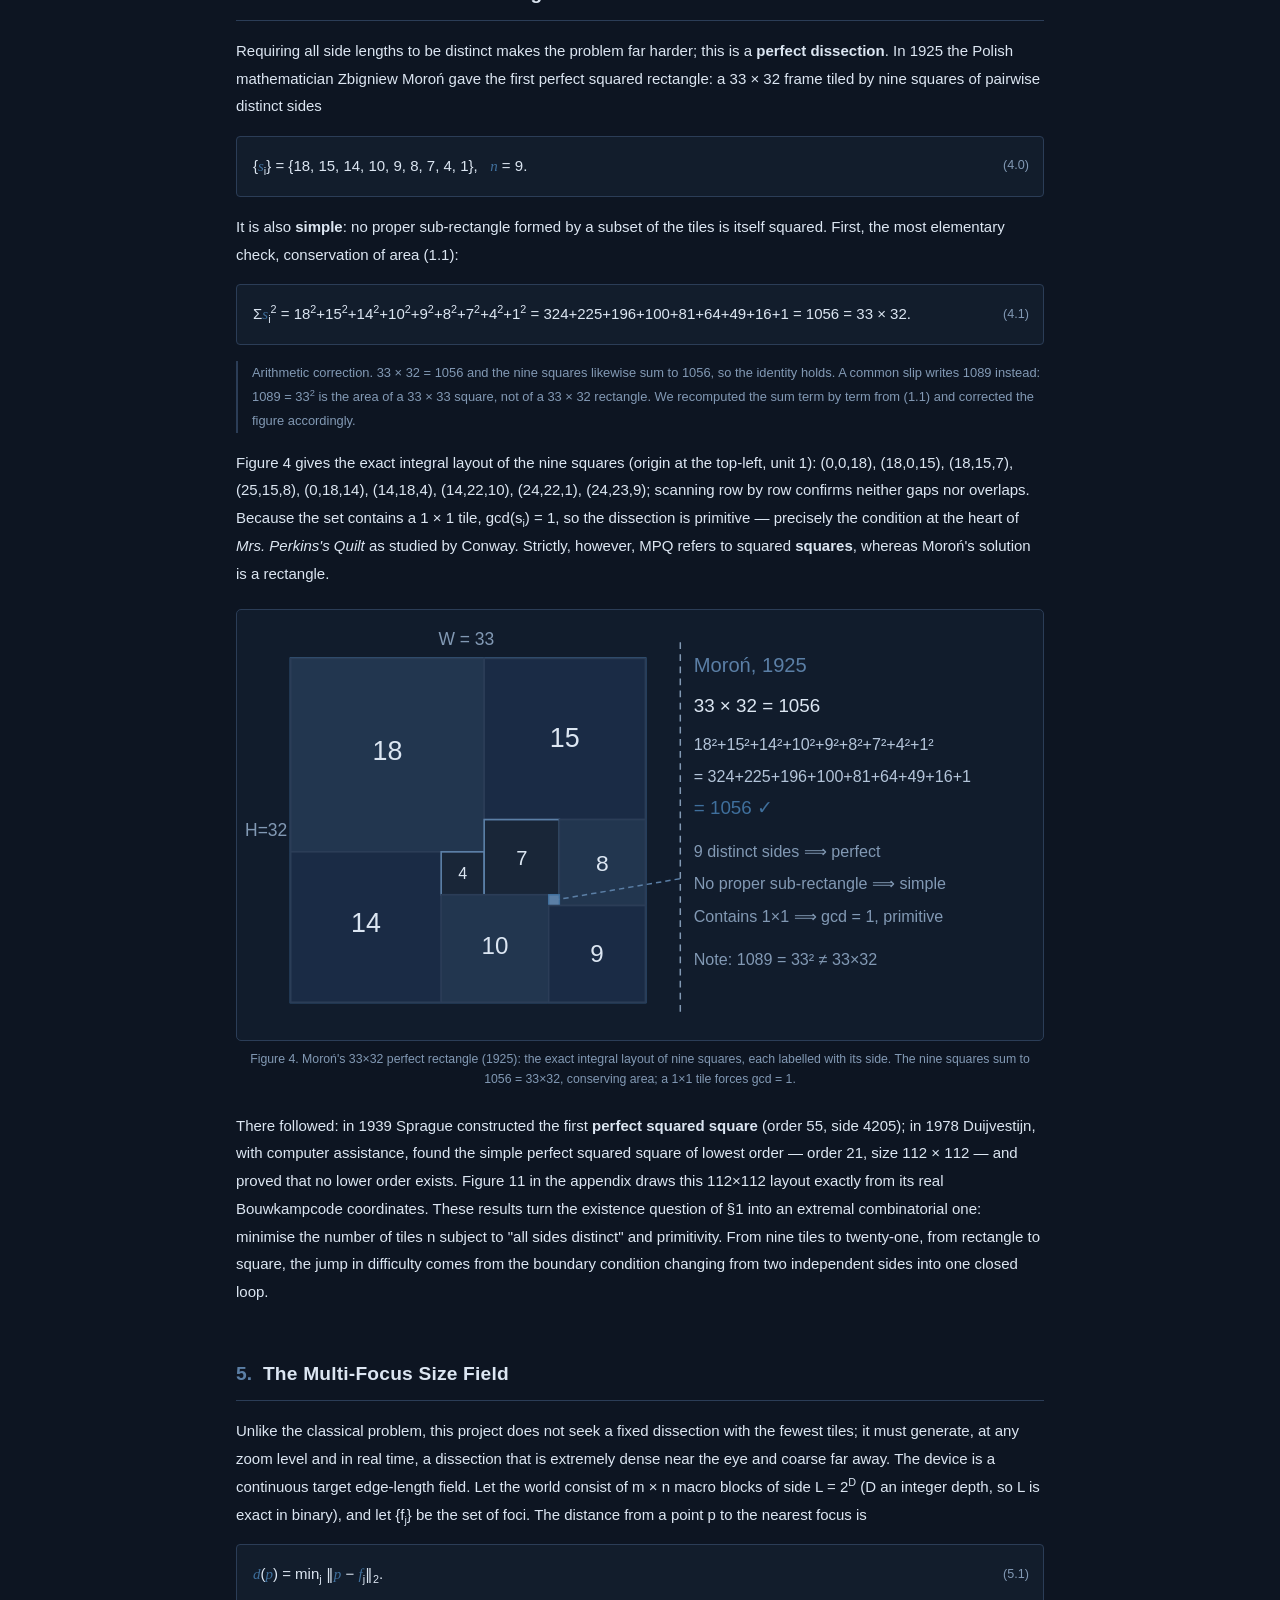
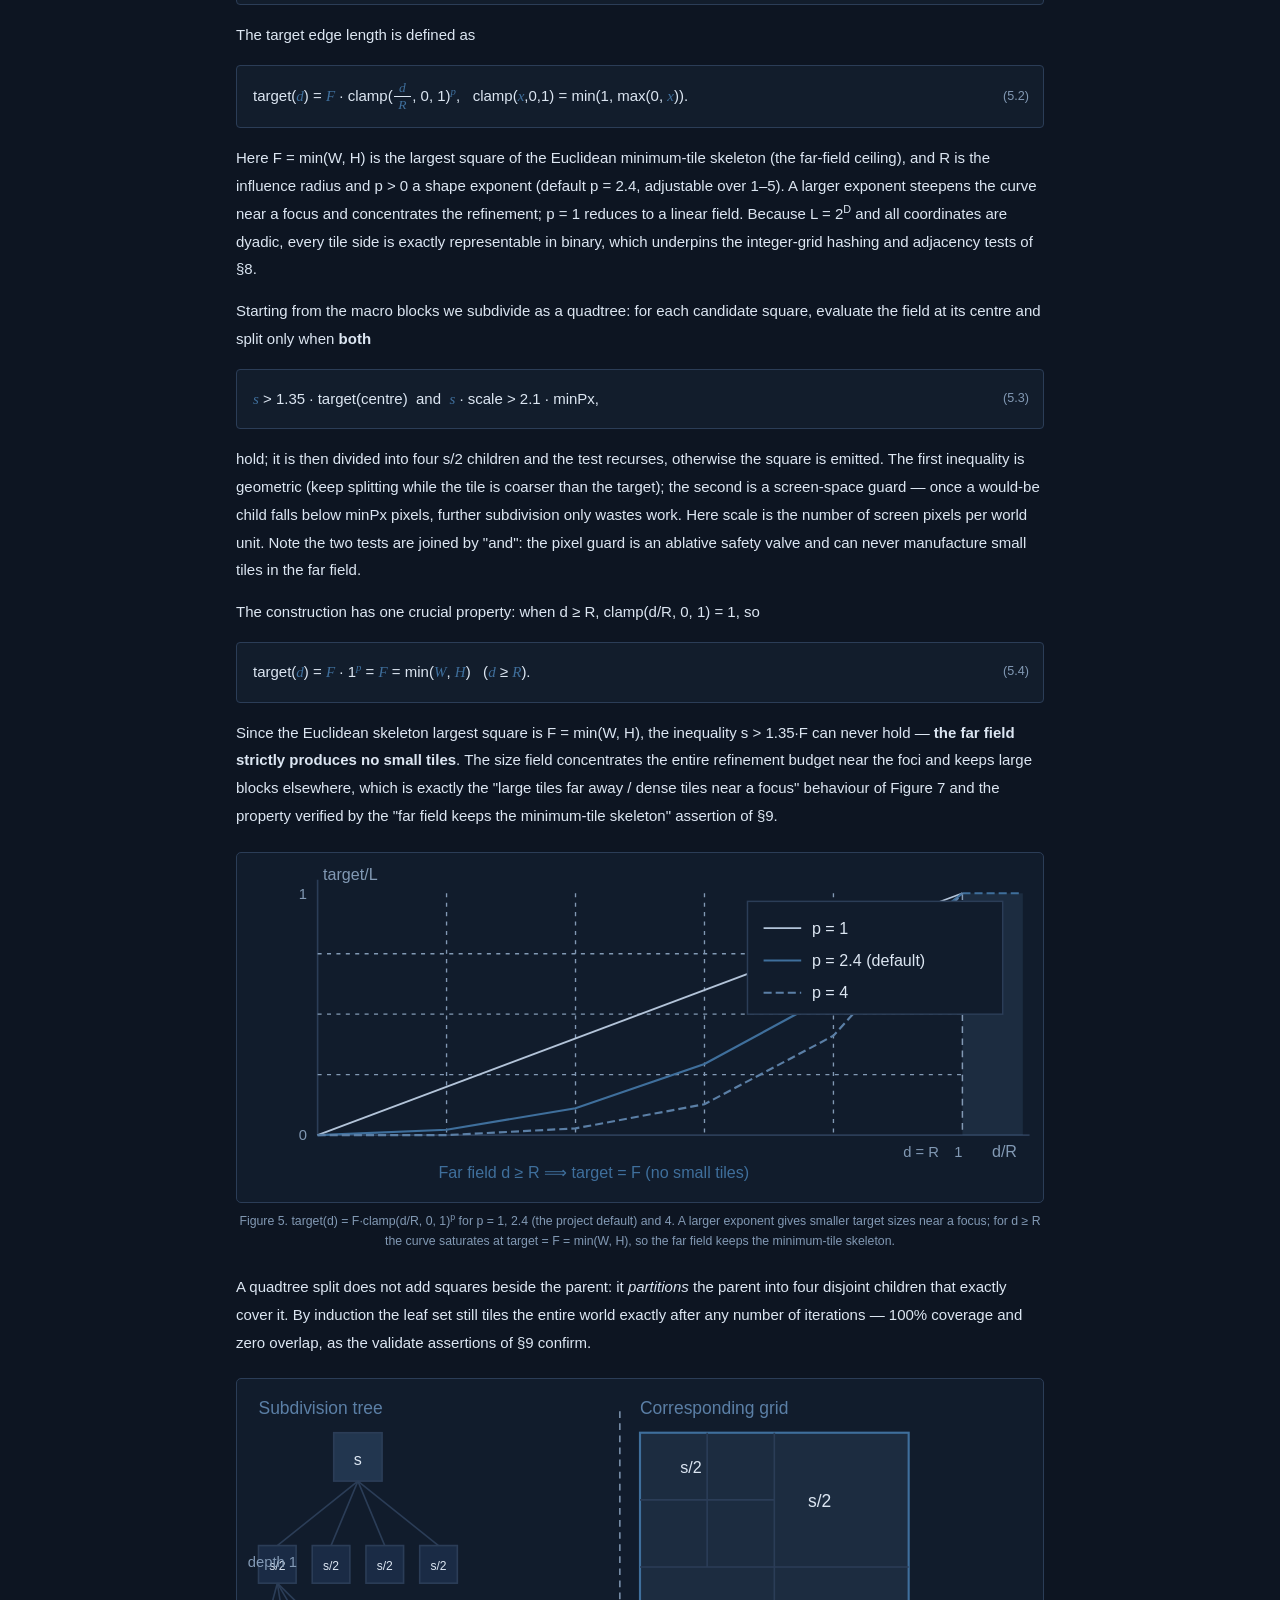
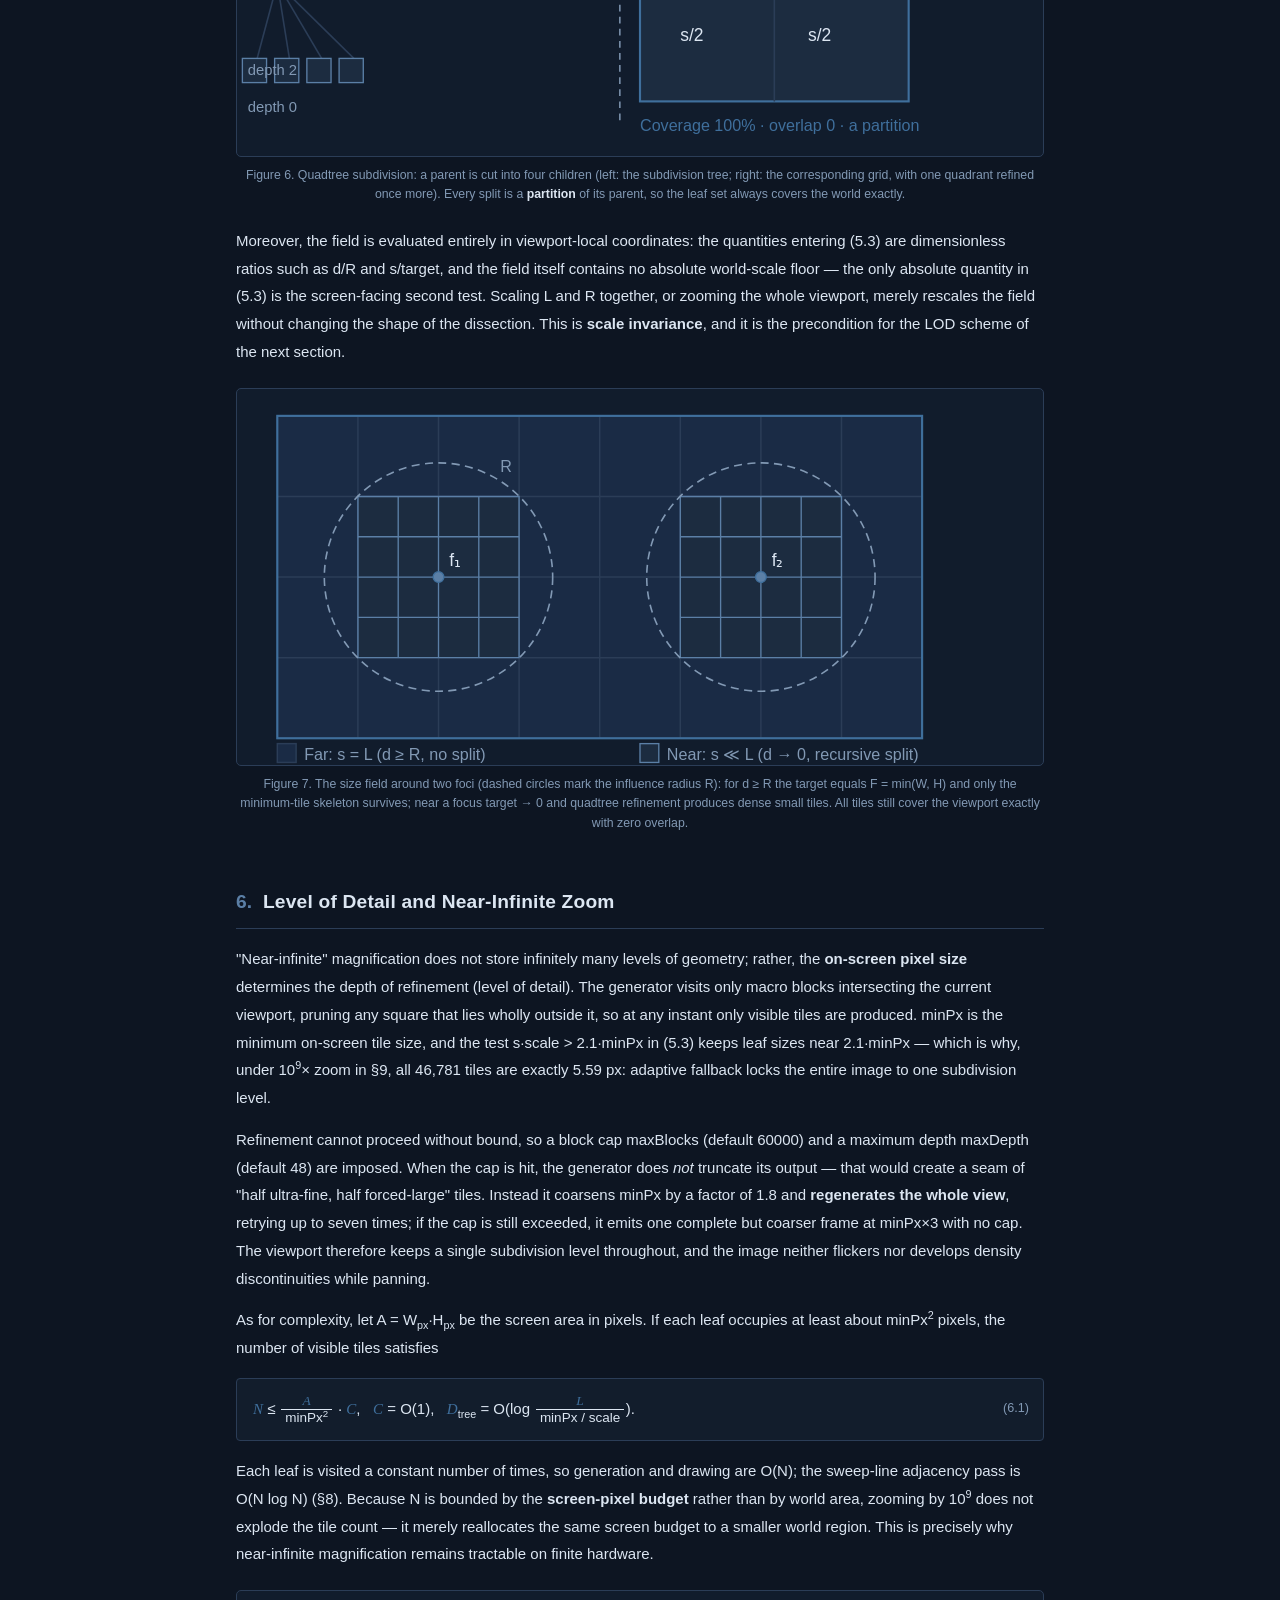
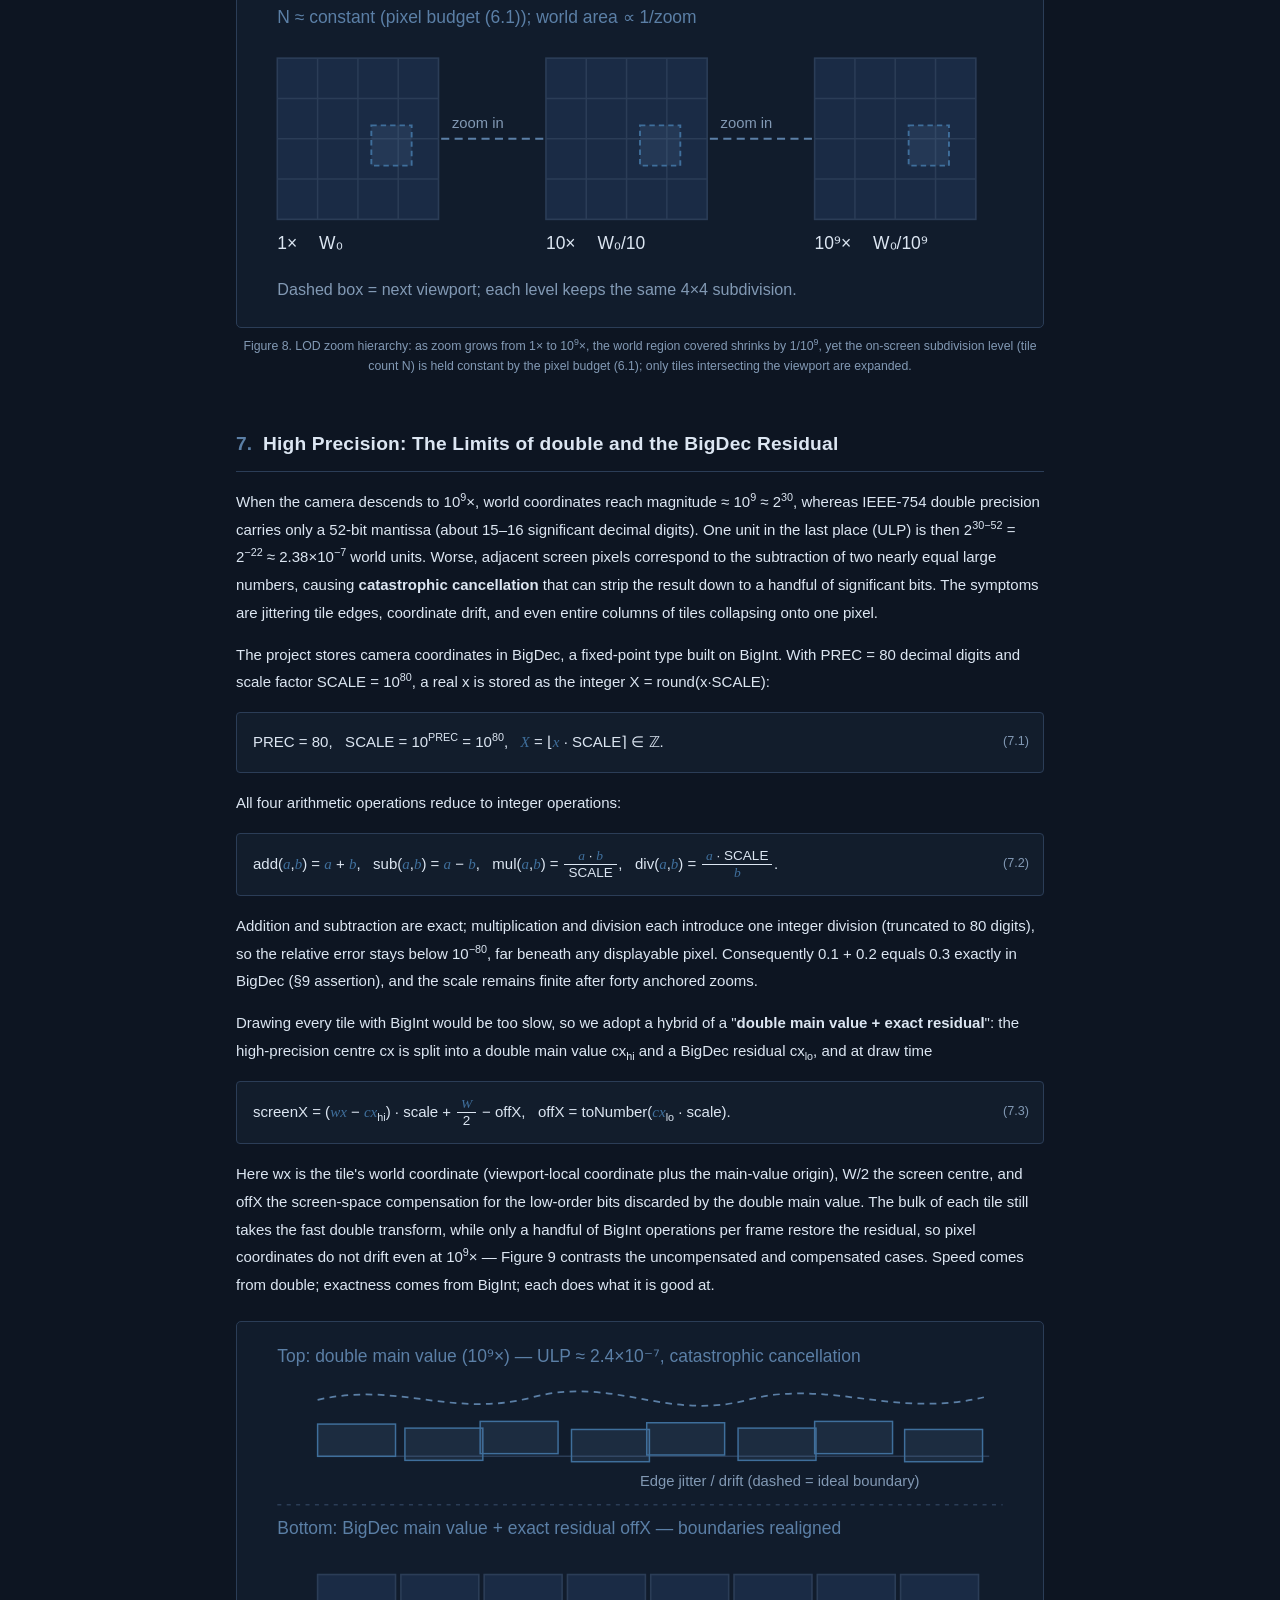
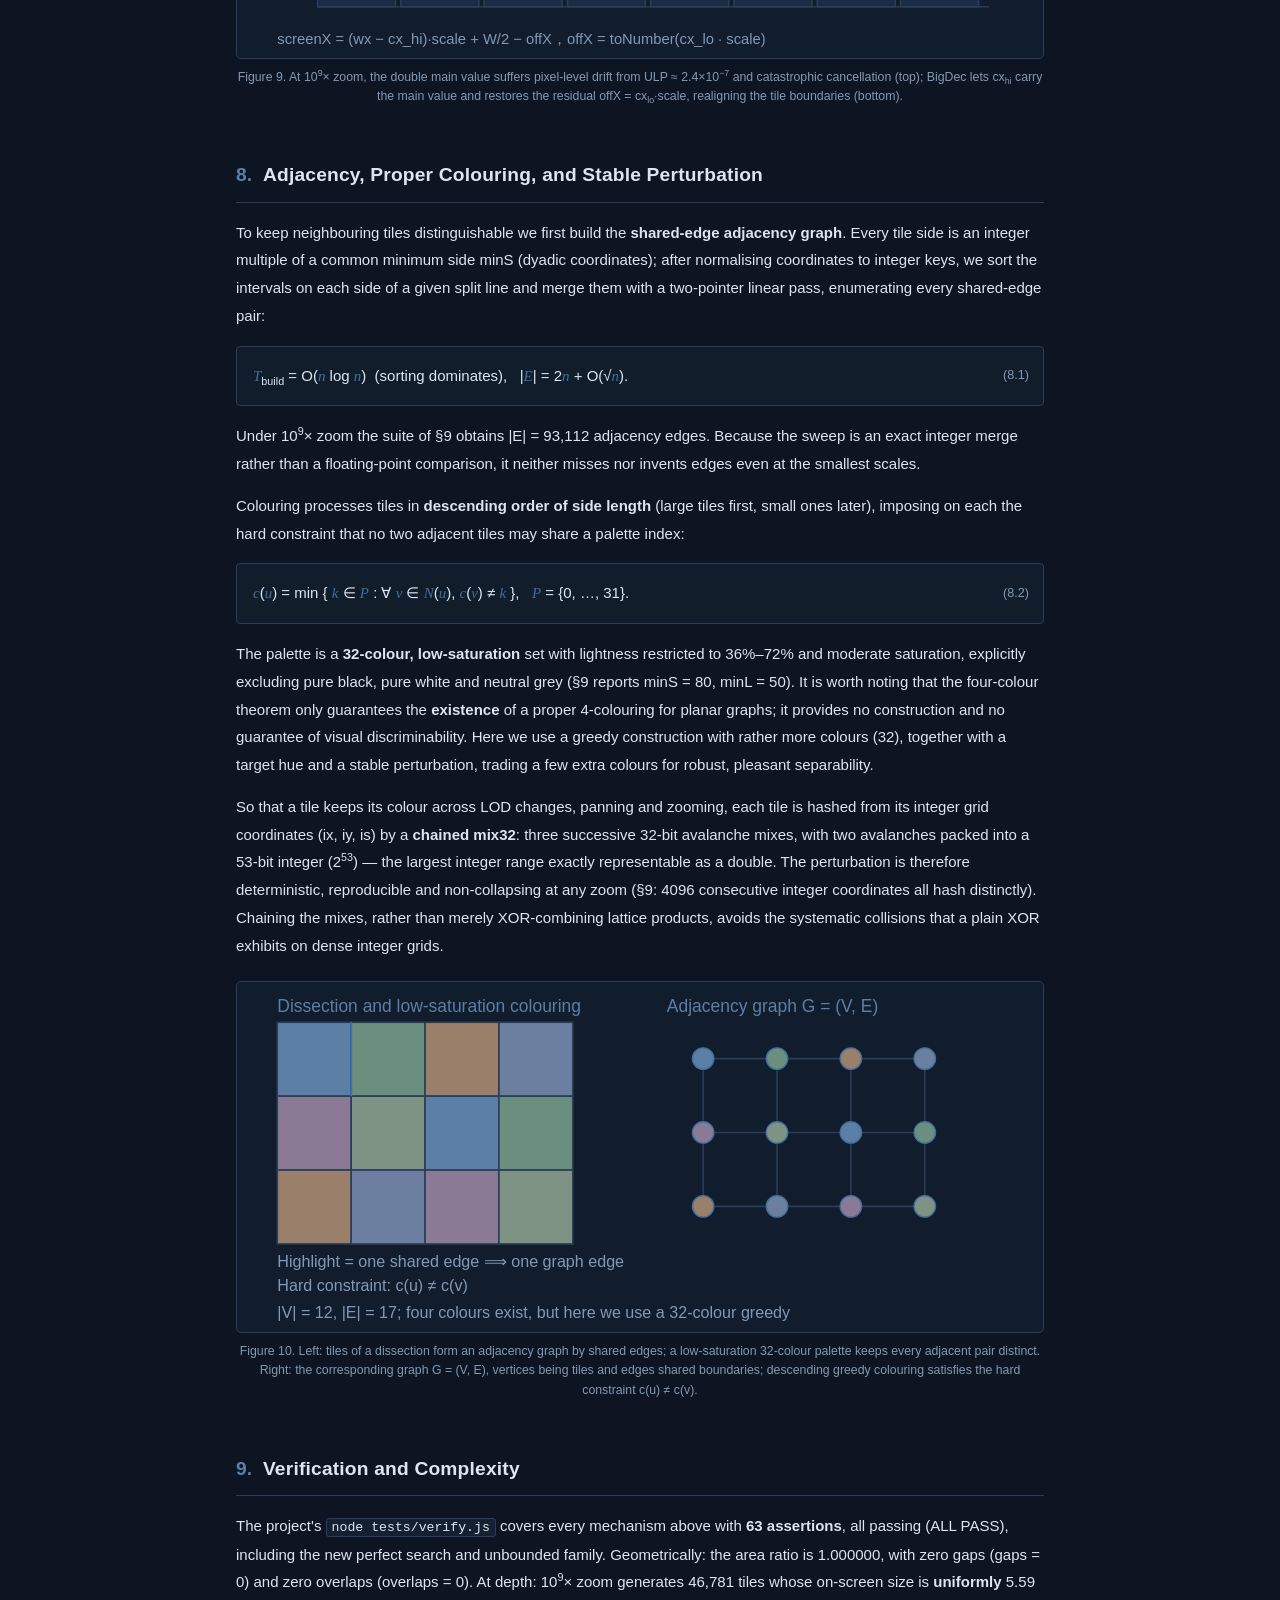
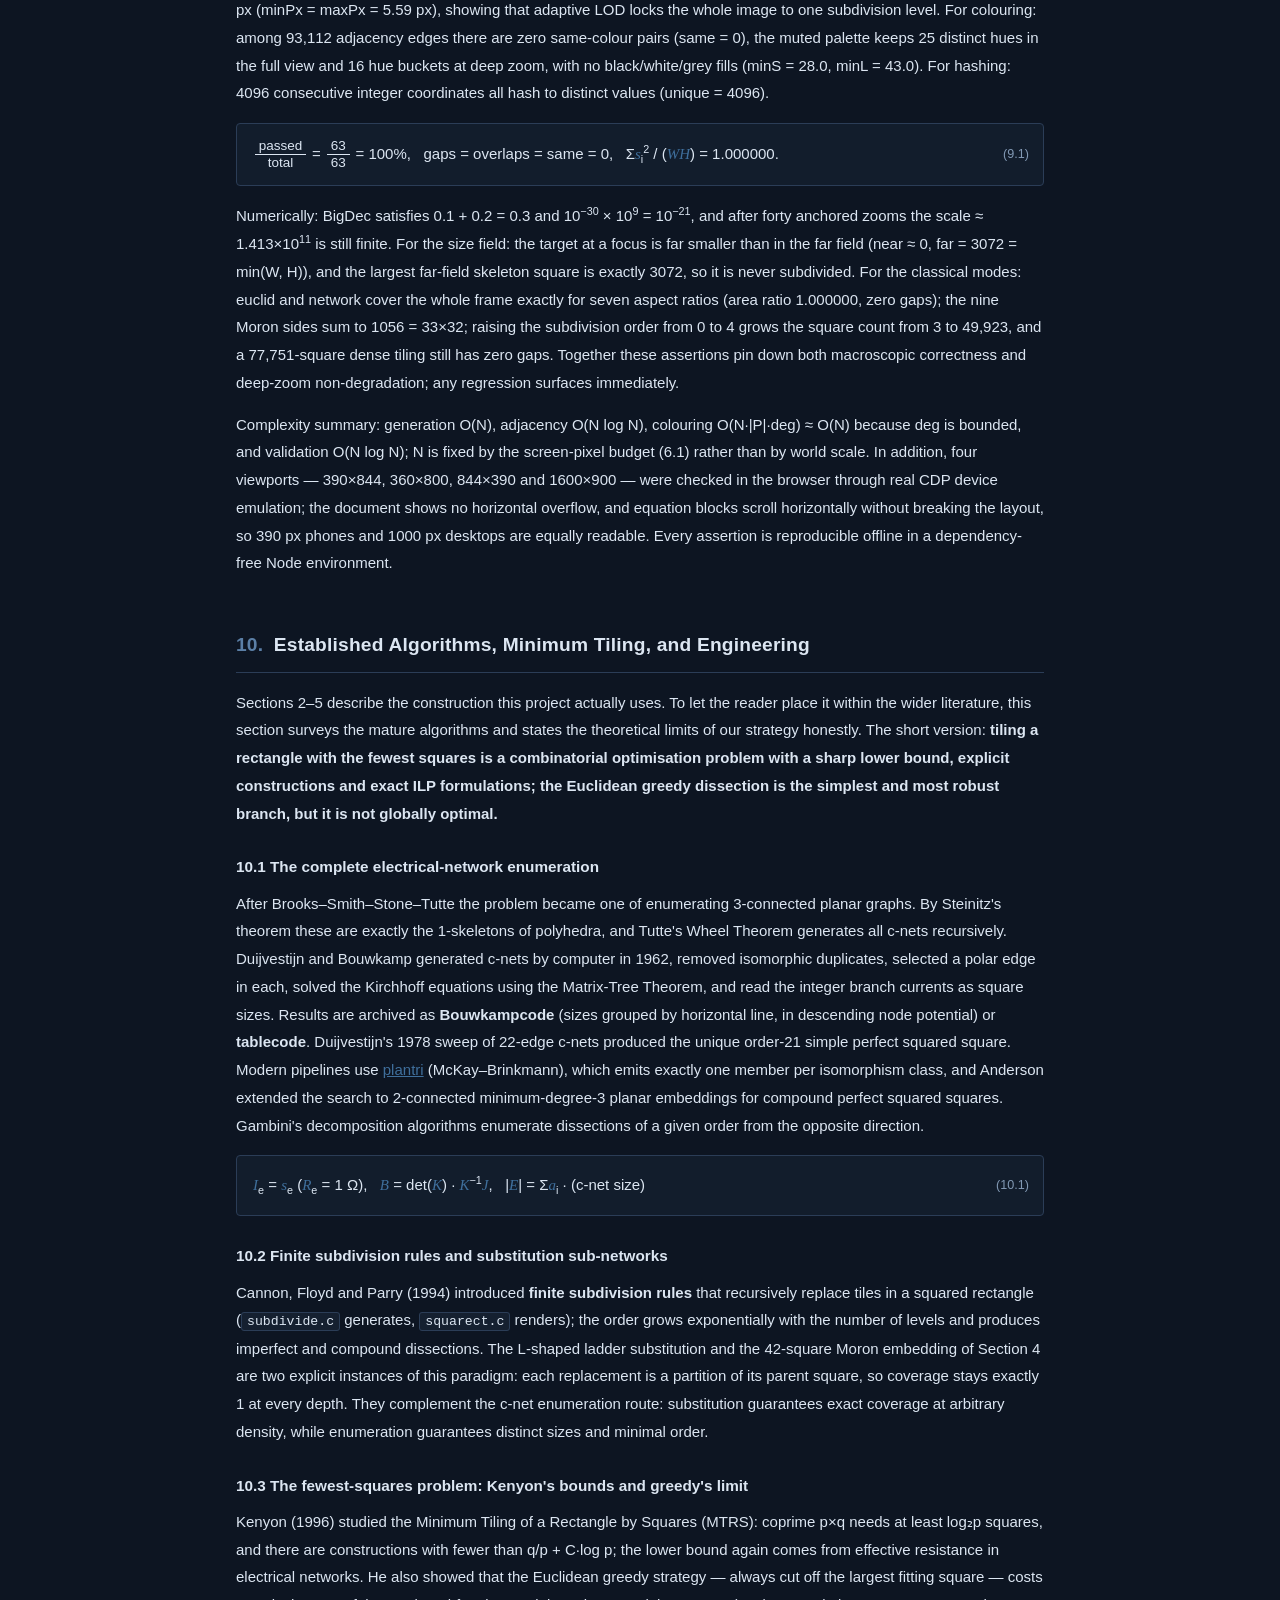
==== commit 70c16170: "Draggable console, non-overlapping HUD, richer essay with exact figure and BigInt cross-check" ====
--- a/essay.en.html
+++ b/essay.en.html
@@ -250,6 +250,13 @@
 </svg>
 <figcaption>Figure 3. Left: the three horizontal lines N0/N1/N2 of a 3:2 dissection; right: the corresponding Smith network, where each square is a 1 Ω resistor carrying a current equal to its side. Conservation of width gives Kirchhoff's Σ I<sub>k</sub> = 0 and the sum of heights gives Ohm's V = I·R; the overall equivalent resistance is R<sub>eq</sub> = W/H.</figcaption>
 </figure>
+
+<h3>3.1 A full numerical worked example: solving Moroń's nine squares</h3>
+<p>Equations (3.1)–(3.4) remain abstract if left as an analogy. Here we run the whole pipeline on Moroń's 33×32 perfect rectangle so the reader can see exactly how "dissection ⇄ integer currents" lines up. Using the exact coordinates of Figure 4, each square connects its upper and lower horizontal lines; treating the line's ordinate as node potential <var>V</var> and the square's side as branch current <var>I</var> yields a Smith graph with 6 nodes and 9 branches. The lines at ordinates 0 and 32 are source and sink, carrying a total injected current <var>I</var><sub>tot</sub> = <var>W</var> = 33.</p>
+<p>Applying KCL "inflow = outflow" at each of the four internal nodes gives a system of equations whose entries are all integers and whose right-hand sides are sums of adjacent branch sides:</p>
+<div class="eq"><span class="eqn">(3.5)</span><var>V</var><sub>15</sub>: 15 = 7+8, &nbsp; <var>V</var><sub>18</sub>: 18 = 14+4, &nbsp; <var>V</var><sub>22</sub>: 7+4 = 10+1, &nbsp; <var>V</var><sub>23</sub>: 8+1 = 9.</div>
+<p>The source emits 18+15 = 33 and the sink receives 14+10+9 = 33, conserving the injected current; each potential difference equals the difference of the node ordinates (18−0=18, 15−0=15, 22−15=7, 23−15=8, 32−18=14, 22−18=4, 32−22=10, 23−22=1, 32−23=9), exactly the side of the corresponding square, so Ohm's law <var>I</var> = Δ<var>V</var>/1 Ω holds throughout. The nine currents {18, 15, 14, 10, 9, 8, 7, 4, 1} therefore simultaneously satisfy KCL, integrality, pairwise distinctness, and area conservation Σ<var>s</var><sub>i</sub><sup>2</sup> = 1056 = 33×32 — a concrete instance of "perfect rectangle ⟺ solvable network with distinct positive integer currents".</p>
+<p>Conversely, BSST's core theorem guarantees that by enumerating all 3-connected planar graphs (c-nets), choosing one edge as a battery and setting the rest to 1 Ω, and solving the linear system <var>L</var><var>V</var> = <var>b</var> (<var>L</var> the graph Laplacian, <var>b</var> the source–sink injection vector), any solution whose currents are all positive integers and pairwise distinct corresponds uniquely to a perfect dissection. <strong>The skyline backtracking used in this project (§10.5) takes the dual route</strong>: instead of enumerating graphs, it fills the leftmost-lowest notch directly in the geometric domain; the two routes meet, with the former's output serving as the verification baseline for the latter (the 1054-record catalogue of §4 comes from the former's authoritative archive).</p>
 </section>
 
 <!-- Section 4 -->
@@ -297,7 +304,7 @@
 </svg>
 <figcaption>Figure 4. Moroń's 33×32 perfect rectangle (1925): the exact integral layout of nine squares, each labelled with its side. The nine squares sum to 1056 = 33×32, conserving area; a 1×1 tile forces gcd = 1.</figcaption>
 </figure>
-<p>There followed: in 1939 Sprague constructed the first <strong>perfect squared square</strong> (order 55, side 4205); in 1978 Duijvestijn, with computer assistance, found the simple perfect squared square of lowest order — order 21, size 112 × 112 — and proved that no lower order exists. Figure 11 in the appendix gives a simplified schematic (not an exact layout). These results turn the existence question of §1 into an extremal combinatorial one: minimise the number of tiles n subject to "all sides distinct" and primitivity. From nine tiles to twenty-one, from rectangle to square, the jump in difficulty comes from the boundary condition changing from two independent sides into one closed loop.</p>
+<p>There followed: in 1939 Sprague constructed the first <strong>perfect squared square</strong> (order 55, side 4205); in 1978 Duijvestijn, with computer assistance, found the simple perfect squared square of lowest order — order 21, size 112 × 112 — and proved that no lower order exists. Figure 11 in the appendix draws this 112×112 layout exactly from its real Bouwkampcode coordinates. These results turn the existence question of §1 into an extremal combinatorial one: minimise the number of tiles n subject to "all sides distinct" and primitivity. From nine tiles to twenty-one, from rectangle to square, the jump in difficulty comes from the boundary condition changing from two independent sides into one closed loop.</p>
 </section>
 
 <!-- Section 5 -->
@@ -673,7 +680,7 @@
 <!-- Section 12 (appendix) -->
 <section id="s12">
 <h2><span class="num">12.</span>Appendix: Parameters and Interaction</h2>
-<p>The table collects the principal symbols and tunable parameters used throughout, with the defaults shown in the project console; the interaction contract with the parent iframe follows. Figure 11 is a supplementary plate giving a structural schematic of an order-21 perfect squared square.</p>
+<p>The table collects the principal symbols and tunable parameters used throughout, with the defaults shown in the project console; the interaction contract with the parent iframe follows. Figure 11 is a supplementary plate drawing an order-21 perfect squared square from its exact coordinates.</p>
 <table>
 <caption>Table A. Principal parameters, meanings and values (defaults correspond to the initial state of the project console).</caption>
 <thead><tr><th>Parameter</th><th>Meaning</th><th>Value / default</th></tr></thead>
@@ -698,26 +705,20 @@
 </table>
 <p>Interaction: the wheel or +/− zooms, dragging pans, and the console switches the dissection algorithm (quad / euclid / network), aspect ratio, focus count, exponent p, palette and random seed. The <code>?theme=dark|light</code> query is supplied by the parent through the iframe; on start-up the document sets <code>data-theme</code> on <code>&lt;html&gt;</code> accordingly, with both palettes fully defined as CSS variables.</p>
 <figure>
-<svg viewBox="0 0 600 270" style="width:100%;height:auto" role="img" aria-label="Schematic of a 21st-order perfect squared square">
-  <text x="30" y="24" font-size="13" style="fill:var(--accent);stroke:none">A 21st-order perfect squared square · schematic</text>
-  <path d="M30,35 h100 v100 h-100 Z M130,35 h50 v50 h-50 Z M180,35 h50 v50 h-50 Z M130,85 h50 v50 h-50 Z M180,85 h50 v50 h-50 Z M30,135 h50 v50 h-50 Z M80,135 h50 v50 h-50 Z M30,185 h50 v50 h-50 Z M80,185 h50 v50 h-50 Z M180,135 h50 v50 h-50 Z M130,185 h50 v50 h-50 Z M180,185 h50 v50 h-50 Z" style="fill:var(--fill);stroke:var(--line);stroke-width:1.2"/>
-  <path d="M130,135 h25 v25 h-25 Z M155,135 h25 v25 h-25 Z M130,160 h25 v25 h-25 Z M155,160 h25 v25 h-25 Z" style="fill:var(--accent-soft);stroke:var(--accent);stroke-width:1"/>
-  <rect x="30" y="35" width="200" height="200" style="fill:none;stroke:var(--accent-2);stroke-width:1.6"/>
-  <text x="80" y="90" font-size="16" text-anchor="middle" style="fill:var(--ink);stroke:none">100</text>
-  <text x="155" y="64" font-size="12" text-anchor="middle" style="fill:var(--ink);stroke:none">50</text>
-  <text x="142" y="150" font-size="9" text-anchor="middle" style="fill:var(--ink);stroke:none">25</text>
-  <text x="205" y="160" font-size="12" text-anchor="middle" style="fill:var(--ink);stroke:none">50</text>
-  <line x1="260" y1="24" x2="260" y2="248" style="fill:none;stroke:var(--muted);stroke-width:1.1;stroke-dasharray:5 4"/>
-  <text x="278" y="46" font-size="15" style="fill:var(--accent);stroke:none">Duijvestijn, 1978</text>
-  <text x="278" y="76" font-size="13" style="fill:var(--ink);stroke:none">Lowest-order simple perfect squared square</text>
-  <text x="278" y="102" font-size="14" style="fill:var(--ink);stroke:none">Order n = 21</text>
-  <text x="278" y="128" font-size="14" style="fill:var(--ink);stroke:none">Frame 112 × 112</text>
-  <text x="278" y="154" font-size="13" style="fill:var(--ink-soft);stroke:none">21 integer-sided squares, all distinct</text>
-  <text x="278" y="180" font-size="13" style="fill:var(--ink-soft);stroke:none">Σ sᵢ² = 112² = 12544</text>
-  <text x="278" y="206" font-size="13" style="fill:var(--ink-soft);stroke:none">gcd(sᵢ) = 1 (primitive)</text>
-  <text x="278" y="234" font-size="12" style="fill:var(--muted);stroke:none">No lower order exists; schematic only</text>
-</svg>
-<figcaption>Figure 11. A structural schematic of the 21st-order perfect squared square: nested squares of very different sizes fill one square, conveying the idea that at a fixed order all side lengths are distinct. This is a simplified schematic, not Duijvestijn's exact 112×112 layout of 1978.</figcaption>
+<svg viewBox="0 0 600 270" style="width:100%;height:auto" role="img" aria-label="Exact Duijvestijn 112x112 order-21 perfect squared square">
+  <text x="30" y="22" font-size="13" style="fill:var(--accent);stroke:none;font-weight:600">Duijvestijn 1978 - order-21 simple perfect squared square - 112x112 (exact layout)</text>
+<rect x="30" y="34" width="100" height="100" fill="#6b8fb0" fill-opacity=".34" stroke="var(--accent)" stroke-width="1"/><rect x="170" y="174" width="84" height="84" fill="#9a7b8e" fill-opacity=".34" stroke="var(--accent)" stroke-width="1"/><rect x="96" y="184" width="74" height="74" fill="#7f9b7e" fill-opacity=".34" stroke="var(--accent)" stroke-width="1"/><rect x="130" y="34" width="70" height="70" fill="#a08a5c" fill-opacity=".34" stroke="var(--accent)" stroke-width="1"/><rect x="30" y="192" width="66" height="66" fill="#6f8f9c" fill-opacity=".34" stroke="var(--accent)" stroke-width="1"/><rect x="30" y="134" width="58" height="58" fill="#967d9a" fill-opacity=".34" stroke="var(--accent)" stroke-width="1"/><rect x="200" y="34" width="54" height="54" fill="#7d987f" fill-opacity=".34" stroke="var(--accent)" stroke-width="1"/><rect x="88" y="134" width="50" height="50" fill="#a28a63" fill-opacity=".34" stroke="var(--accent)" stroke-width="1"/><rect x="206" y="126" width="48" height="48" fill="#6d92a8" fill-opacity=".34" stroke="var(--accent)" stroke-width="1"/><rect x="216" y="88" width="38" height="38" fill="#937f97" fill-opacity=".34" stroke="var(--accent)" stroke-width="1"/><rect x="170" y="138" width="36" height="36" fill="#809a80" fill-opacity=".34" stroke="var(--accent)" stroke-width="1"/><rect x="160" y="104" width="34" height="34" fill="#a48b62" fill-opacity=".34" stroke="var(--accent)" stroke-width="1"/><rect x="138" y="152" width="32" height="32" fill="#718fa9" fill-opacity=".34" stroke="var(--accent)" stroke-width="1"/><rect x="130" y="104" width="30" height="30" fill="#987e96" fill-opacity=".34" stroke="var(--accent)" stroke-width="1"/><rect x="194" y="104" width="22" height="22" fill="#82997f" fill-opacity=".34" stroke="var(--accent)" stroke-width="1"/><rect x="138" y="134" width="18" height="18" fill="#a68d64" fill-opacity=".34" stroke="var(--accent)" stroke-width="1"/><rect x="200" y="88" width="16" height="16" fill="#7492aa" fill-opacity=".34" stroke="var(--accent)" stroke-width="1"/><rect x="156" y="138" width="14" height="14" fill="#9a8198" fill-opacity=".34" stroke="var(--accent)" stroke-width="1"/><rect x="194" y="126" width="12" height="12" fill="#859b81" fill-opacity=".34" stroke="var(--accent)" stroke-width="1"/><rect x="88" y="184" width="8" height="8" fill="#a99068" fill-opacity=".34" stroke="var(--accent)" stroke-width="1"/><rect x="156" y="134" width="4" height="4" fill="#7795ad" fill-opacity=".34" stroke="var(--accent)" stroke-width="1"/>
+<text x="80" y="88" font-size="12" text-anchor="middle" style="fill:var(--ink);stroke:none;font-weight:700">50</text><text x="212" y="220" font-size="12" text-anchor="middle" style="fill:var(--ink);stroke:none;font-weight:700">42</text><text x="133" y="225" font-size="12" text-anchor="middle" style="fill:var(--ink);stroke:none;font-weight:700">37</text><text x="165" y="73" font-size="12" text-anchor="middle" style="fill:var(--ink);stroke:none;font-weight:700">35</text><text x="63" y="229" font-size="12" text-anchor="middle" style="fill:var(--ink);stroke:none;font-weight:700">33</text><text x="59" y="167" font-size="9" text-anchor="middle" style="fill:var(--ink);stroke:none;font-weight:700">29</text><text x="227" y="65" font-size="9" text-anchor="middle" style="fill:var(--ink);stroke:none;font-weight:700">27</text><text x="113" y="163" font-size="9" text-anchor="middle" style="fill:var(--ink);stroke:none;font-weight:700">25</text><text x="230" y="154" font-size="9" text-anchor="middle" style="fill:var(--ink);stroke:none;font-weight:700">24</text><text x="235" y="111" font-size="9" text-anchor="middle" style="fill:var(--ink);stroke:none;font-weight:700">19</text><text x="188" y="160" font-size="9" text-anchor="middle" style="fill:var(--ink);stroke:none;font-weight:700">18</text><text x="177" y="125" font-size="9" text-anchor="middle" style="fill:var(--ink);stroke:none;font-weight:700">17</text><text x="154" y="172" font-size="9" text-anchor="middle" style="fill:var(--ink);stroke:none;font-weight:700">16</text><text x="145" y="123" font-size="9" text-anchor="middle" style="fill:var(--ink);stroke:none;font-weight:700">15</text>
+  <rect x="30" y="34" width="224" height="224" fill="none" stroke="var(--accent-2)" stroke-width="2"/>
+  <text x="278" y="60" font-size="12" style="fill:var(--ink);stroke:none;font-weight:700">21 pairwise-distinct sides</text>
+  <text x="278" y="82" font-size="10" style="fill:var(--muted);stroke:none">50, 42, 37, 35, 33, 29, 27, 25, 24, 19, 18</text>
+  <text x="278" y="98" font-size="10" style="fill:var(--muted);stroke:none">17, 16, 15, 11, 9, 8, 7, 6, 4, 2</text>
+  <text x="278" y="132" font-size="11" style="fill:var(--ink);stroke:none">Σ sᵢ² = 112² = 12544</text>
+  <text x="278" y="152" font-size="11" style="fill:var(--ink);stroke:none">gcd = 1 - unique lowest-order solution</text>
+  <text x="278" y="180" font-size="10.5" style="fill:var(--muted);stroke:none">Every side is an exact integer,</text>
+  <text x="278" y="198" font-size="10.5" style="fill:var(--muted);stroke:none">drawn by decoding the Bouwkampcode.</text>
+</svg>
+<figcaption>Figure 11. Duijvestijn&apos;s 1978 order-21 simple perfect squared square: the exact 112×112 layout drawn from the real Bouwkampcode coordinates, 21 pairwise-distinct sides, Σ sᵢ² = 12544 = 112².</figcaption>
 </figure>
 
 <h3>Supplement B: Full coverage and ladder subdivision in the classic modes</h3>
